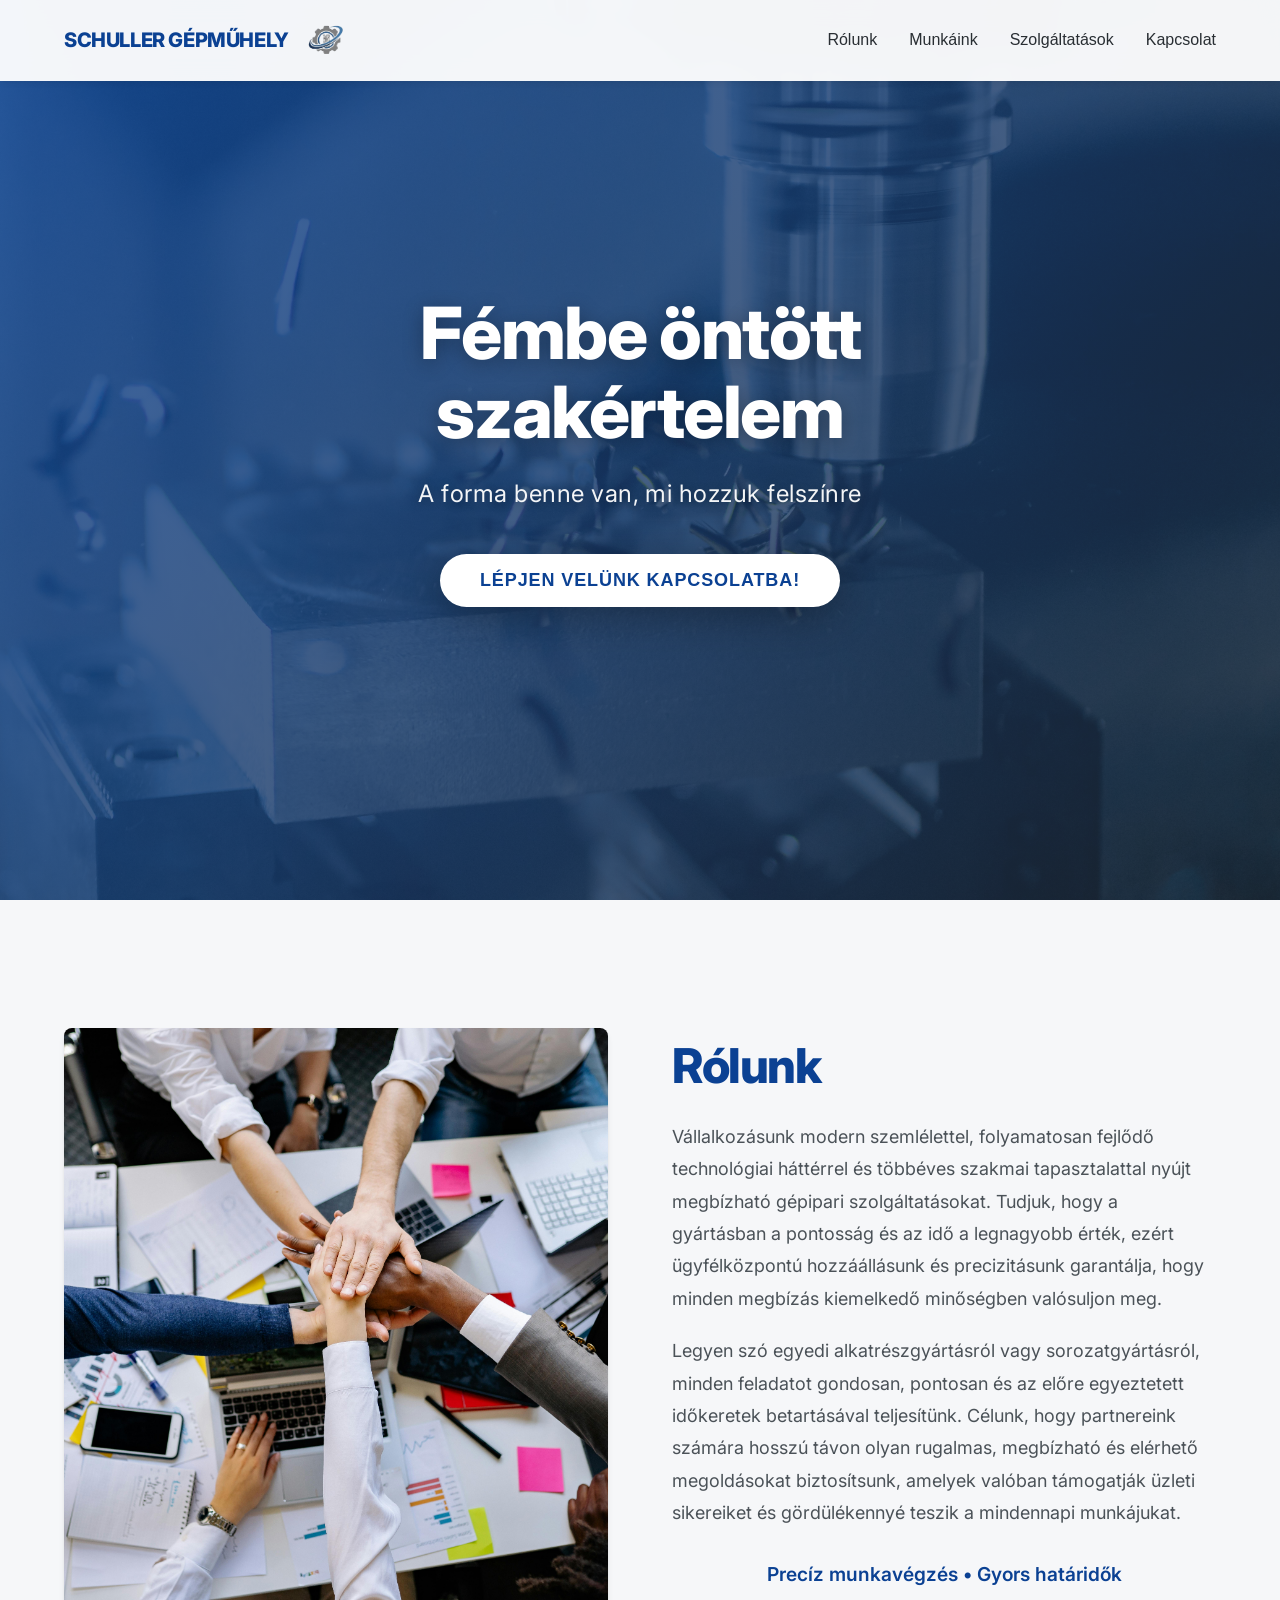
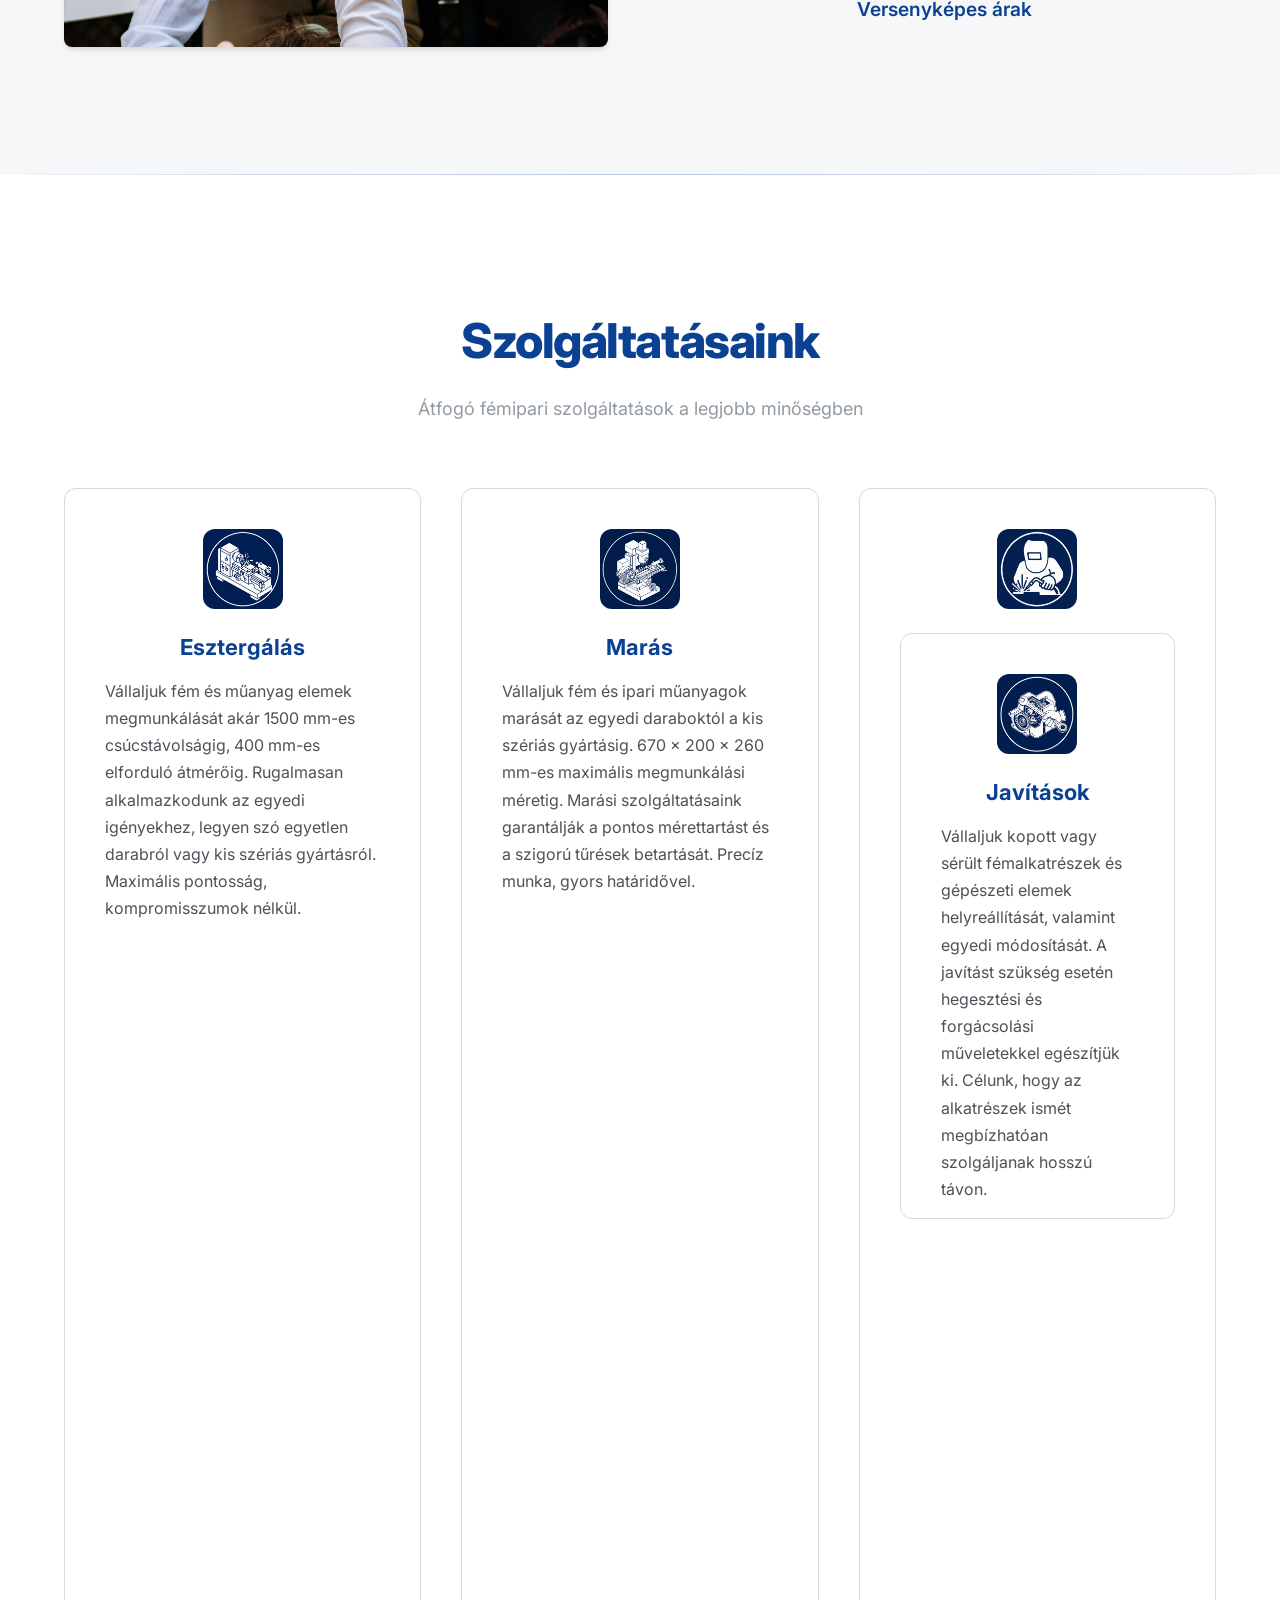
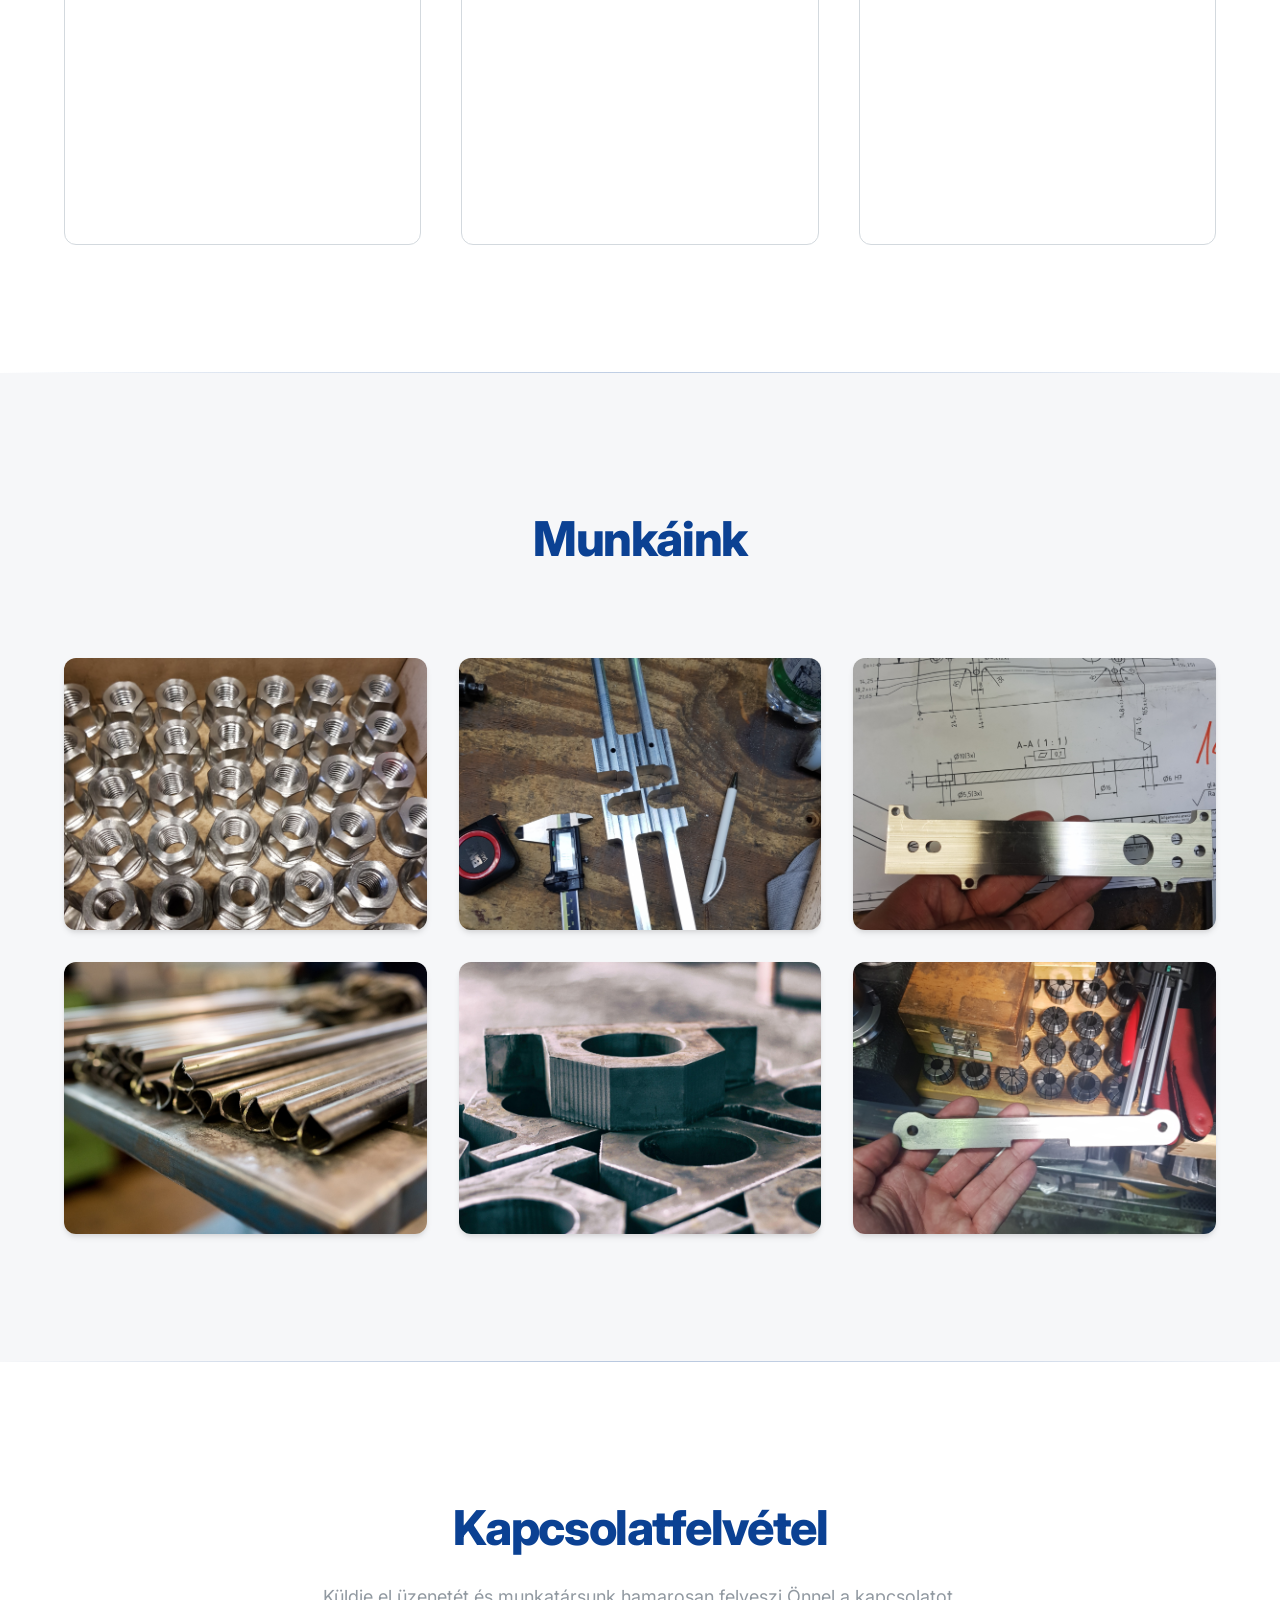
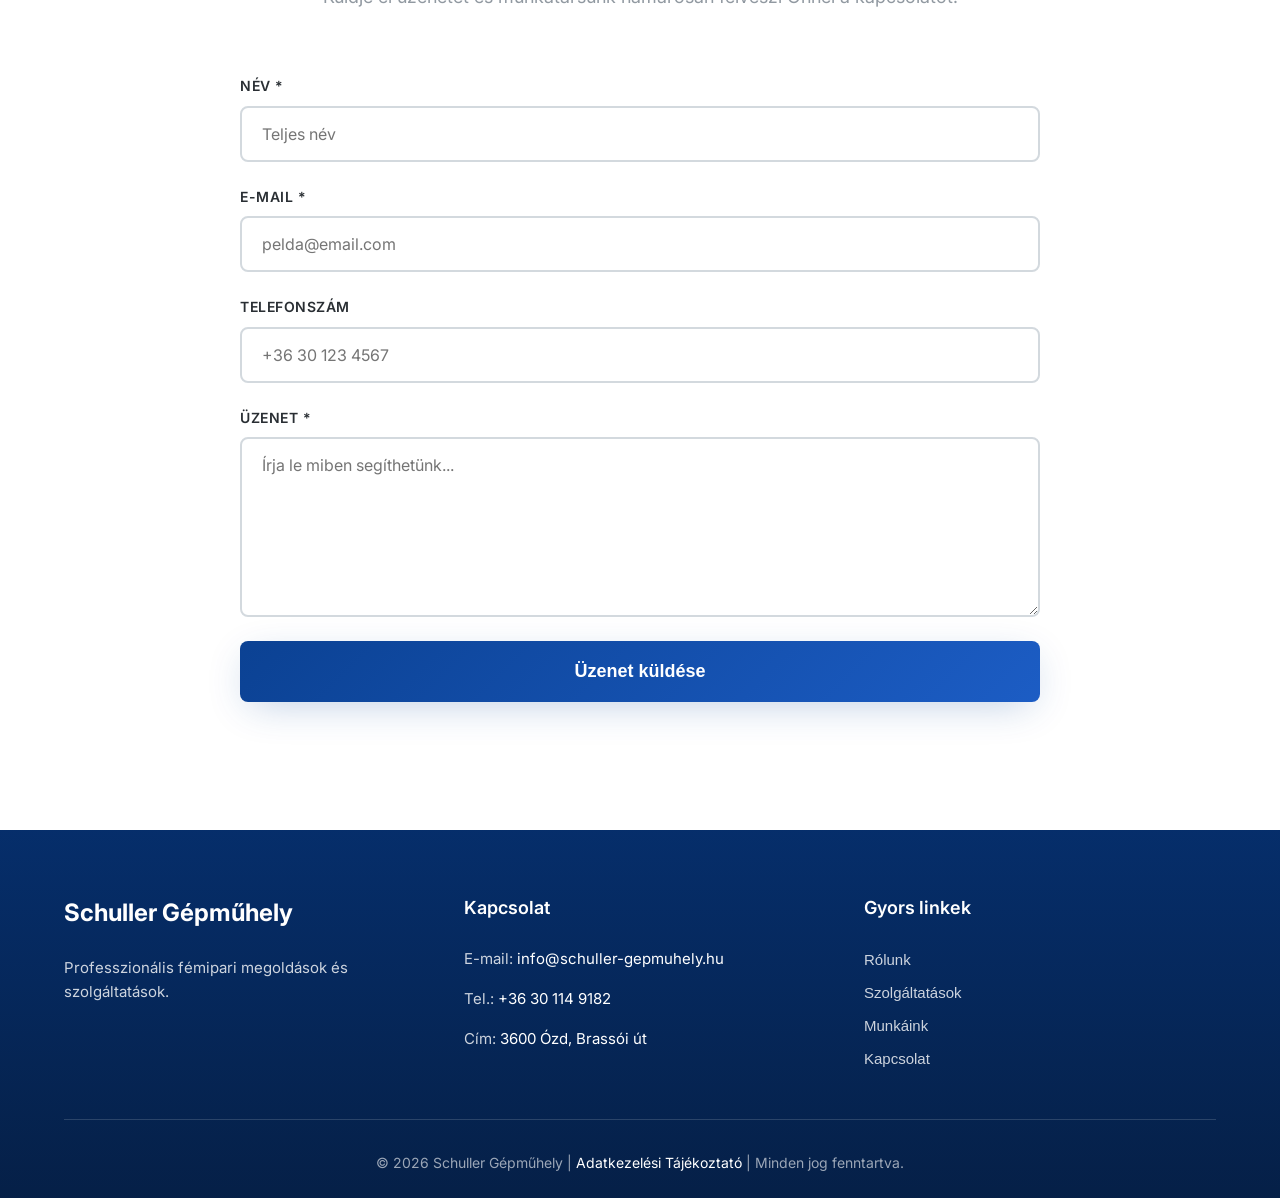
==== index.html @ 9efde0be "Update index.html" ====
<!DOCTYPE html>
<html lang="hu">
  <head>
    <meta charset="UTF-8" />
    <meta name="viewport" content="width=device-width, initial-scale=1.0" />
    <meta http-equiv="X-UA-Compatible" content="IE=edge" />

    <!-- Primary Meta Tags -->
    <title>Schuller Gépműhely - Professzionális Fémipari Megoldások</title>
    <meta
      name="title"
      content="Schuller Gépműhely - Professzionális Fémipari Megoldások"
    />
    <meta
      name="description"
      content="Professzionális fémipari szolgáltatások: esztergálás, marás, hegesztés, lakatosmunkák és 3D nyomtatás. Precíz munkavégzés, gyors határidők, versenyképes árak."
    />

    <!-- Open Graph / Facebook -->
    <meta property="og:type" content="website" />
    <meta
      property="og:title"
      content="Schuller Gépműhely - Professzionális Fémipari Megoldások"
    />
    <meta
      property="og:description"
      content="Professzionális fémipari szolgáltatások: esztergálás, marás, hegesztés, lakatosmunkák és 3D nyomtatás."
    />

    <!-- Favicon -->
    <link rel="icon" type="image/png" href="assets/logo.svg" />

    <!-- Fonts -->
    <link rel="preconnect" href="https://fonts.googleapis.com" />
    <link rel="preconnect" href="https://fonts.gstatic.com" crossorigin />
    <link
      href="https://fonts.googleapis.com/css2?family=Inter:wght@400;500;600;700;800&display=swap"
      rel="stylesheet"
    />

    <!-- Stylesheet -->
    <link rel="stylesheet" href="styles.css" />
  </head>
  <body>
    <!-- Header -->
    <header class="header">
      <div class="container">
        <div class="header-content">
          <a href="index.html" class="logo">
            <span>Schuller Gépműhely</span>
            <img style="margin-left: 0px !important;"
              src="assets/logo.png"
              alt="Schuller Gépműhely Logo"
              class="logo-icon"
            />
          </a>
          

          <!-- Desktop Navigation -->
          <nav class="nav-desktop">
            <button onclick="scrollToSection('about')">Rólunk</button>
            <button onclick="scrollToSection('portfolio')">Munkáink</button>
            <button onclick="scrollToSection('services')">
              Szolgáltatások
            </button>
            <button onclick="scrollToSection('contact')">Kapcsolat</button>
          </nav>

          <!-- Mobile Menu Toggle -->
          <button
            class="menu-toggle"
            onclick="toggleMenu()"
            aria-label="Menü megnyitása"
          >
            <span></span>
            <span></span>
            <span></span>
          </button>
        </div>

        <!-- Mobile Navigation -->
        <nav class="nav-mobile">
          <button onclick="scrollToSection('about')">Rólunk</button>
          <button onclick="scrollToSection('portfolio')">Munkáink</button>
          <button onclick="scrollToSection('services')">Szolgáltatások</button>
          <button onclick="scrollToSection('contact')">Kapcsolat</button>
        </nav>
      </div>
    </header>

    <!-- Hero Section -->
    <section class="hero">
      <div class="hero-carousel">
        
        <img src="assets/milling-1151323_1920.jpeg" alt="Mérnöki precizitás" />
        <img src="assets/pexels-daniel-smyth-83914874-10406128.jpeg" alt="Modern gépműhely" />
        <img src="assets/hutes.jpeg" alt="Szerszám hűtés" />
         <img src="assets/furas.jpeg" alt="Fúrás" />
      </div>
      <div class="hero-overlay"></div>
      <div class="container hero-content">
        <h1 class="hero-title">Fémbe öntött szakértelem</h1>
        <p class="hero-subtitle">A forma benne van, mi hozzuk felszínre</p>
        <button class="btn-primary" onclick="scrollToSection('contact')">
          Lépjen velünk kapcsolatba!
        </button>
      </div>
    </section>

    <!-- About Section -->
    <section id="about" class="section section-surface">
      <div class="container">
        <div class="grid-2">
          <div class="about-image-container">
            <img
              src="assets/pexels-yankrukov-7792845.jpeg"
              alt="Skilled metalworker in modern workshop"
              class="about-image"
            />
          </div>
          <div>
            <h2 class="section-title">Rólunk</h2>
            <div class="about-text">
              <p>
               Vállalkozásunk modern szemlélettel, folyamatosan fejlődő technológiai háttérrel
               és többéves szakmai tapasztalattal nyújt megbízható gépipari szolgáltatásokat. 
               Tudjuk, hogy a gyártásban a pontosság és az idő a legnagyobb érték, ezért 
               ügyfélközpontú hozzáállásunk és precizitásunk garantálja, hogy 
               minden megbízás kiemelkedő minőségben valósuljon meg.


              </p>
              <p>
                Legyen szó egyedi alkatrészgyártásról vagy sorozatgyártásról,
                minden feladatot gondosan, pontosan és az előre egyeztetett 
                időkeretek betartásával teljesítünk.
                Célunk, hogy partnereink számára hosszú távon olyan rugalmas,
                megbízható és elérhető megoldásokat biztosítsunk, amelyek
                valóban támogatják üzleti sikereiket és gördülékennyé teszik
                a  mindennapi munkájukat.
              </p>
              
              <p <p class="highlight" style="font-size: clamp(18px, 1.5vw, 21px); text-align: center;">
                
               Precíz munkavégzés • Gyors határidők <br /> Versenyképes árak
</p>
               
              </p>
            </div>
          </div>
        </div>
      </div>
    </section>

    <!-- Services Section -->
    <section id="services" class="section">
      <div class="container">
        <div class="section-header">
          <h2 class="section-title">Szolgáltatásaink</h2>
          <p class="section-subtitle">
            Átfogó fémipari szolgáltatások a legjobb minőségben
          </p>
        </div>
        <div class="grid-3">
          <div class="service-card">
          
              <img
                src="assets/esztegaa.png"
                alt="Esztergálás"
                class="service-icon"
              />
            
            <h3 class="service-title">Esztergálás</h3>
            <p class="service-description">
              Vállaljuk fém és műanyag elemek megmunkálását akár 1500 mm-es csúcstávolságig,
              400 mm-es elforduló átmérőig. Rugalmasan alkalmazkodunk az egyedi igényekhez,
              legyen szó egyetlen darabról vagy kis szériás gyártásról.
              Maximális pontosság, kompromisszumok nélkül.
            </p>
          </div>

          <div class="service-card">
              <img
                src="assets/maró.png"
                alt="Esztergálás"
                class="service-icon"
              />
            
            <h3 class="service-title">Marás</h3>
            <p class="service-description">
              Vállaljuk fém és ipari műanyagok marását az egyedi daraboktól a kis szériás gyártásig.
              670 × 200 × 260 mm-es maximális megmunkálási méretig. Marási szolgáltatásaink garantálják
              a pontos mérettartást és a szigorú tűrések betartását.
              Precíz munka, gyors határidővel.
              <br>
            </p>
          </div>

          <div class="service-card">
              <img
                src="assets/hegesztéss.png"
                alt="Esztergálás"
                 class="service-icon"
              />
            <!-- 
            <h3 class="service-title">Hegesztés</h3>
            <p class="service-description">
              Vállaljuk kisebb vázszerkezetek, konzolok és egyedi gépalkatrészek kivitelezését legfeljebb
              2 méteres befoglaló méretig. Korszerű hegesztési eljárásokkal biztosítjuk a tartós és pontos
              szerkezeti kötéseket. Sorjamentes, azonnal beépíthető késztermékeket biztosítunk.
            </p>
          </div> -->
<!-- 
          <div class="service-card">
            <div class="service-icon">🔧</div>
            <h3 class="service-title">Lakatosmunkák</h3>
            <p class="service-description">
              Szerkezetek, keretek, tartóelemek és egyedi acél megoldások
              gyártása és szerelése ipari és építőipari projektekhez.
            </p>
          </div> -->

          <div class="service-card">
            
                <img
                  src="assets/javítás11.png"
                  alt="Esztergálás"
                  class="service-icon"
                />
            
            <h3 class="service-title">Javítások</h3>
            <p class="service-description">
              Vállaljuk kopott vagy sérült fémalkatrészek és gépészeti elemek helyreállítását,
              valamint egyedi módosítását. A javítást szükség esetén hegesztési és forgácsolási
              műveletekkel egészítjük ki.
              Célunk, hogy az alkatrészek ismét megbízhatóan szolgáljanak hosszú távon.
            
            </p>
          </div>

          <div class="service-card">
            
                  <img
                    src="assets/tervezéss.png"
                    alt="Esztergálás"
                    class="service-icon"
                  />
            
            <h3 class="service-title">Tervezés és Egyedi Megoldások</h3>
            <p class="service-description">
             Vállaljuk egyedi fémalkatrészek modellezését és egyszerűbb tervezését rajz,
             mintadarab vagy elképzelés alapján. A kész tervek alapján 3D nyomtatással készítünk
             prototípusokat és egyedi darabokat.
            <br>
             </p>
          </div>
        </div>
      </div>
    </section>

    <!-- Portfolio Section -->
    <section id="portfolio" class="section section-surface">
      <div class="container">
        <div class="section-header">
          <h2 class="section-title">Munkáink</h2>
        </div>
        <div class="grid-3">
          <div class="portfolio-card">
            <div class="portfolio-image-container">
              <img
                src="assets/20190226_072913.jpeg"
                alt="Precíziós lézervágás"
                class="portfolio-image"
              />
            </div>
          </div>

          <div class="portfolio-card">
            <div class="portfolio-image-container">
              <img
                src="assets/20190522_111257.jpeg"
                alt="Ipari hegesztés"
                class="portfolio-image"
              />
            </div>
          </div>

          <div class="portfolio-card">
            <div class="portfolio-image-container">
              <img
                src="assets/20190621_163749.jpeg"
                alt="CNC technológia"
                class="portfolio-image"
              />
            </div>
          </div>

          <div class="portfolio-card">
            <div class="portfolio-image-container">
              <img
                src="assets/stainless-steel-5497622_1920.jpeg"
                alt="Szerkezetgyártás"
                class="portfolio-image"
              />
            </div>
          </div>

          <div class="portfolio-card">
            <div class="portfolio-image-container">
              <img
                src="assets/steel-2570237_1920.jpeg"
                alt="Lemezfeldolgozás"
                class="portfolio-image"
              />
            </div>
          </div>

          <div class="portfolio-card">
            <div class="portfolio-image-container">
              <img
                src="assets/20190604_192856.jpeg"
                alt="Sorozatgyártás"
                class="portfolio-image"
              />
            </div>
          </div>
        </div>
      </div>
    </section>

    <div id="portfolioModal" class="portfolio-modal" aria-hidden="true">
      <button class="portfolio-modal-close" aria-label="Bezárás">&times;</button>
      <img src="" alt="" class="portfolio-modal-image" />
    </div>

    <!-- Contact Section -->
    <section id="contact" class="section">
      <div class="container">
        <div class="contact-container">
          <div class="section-header">
            <h2 class="section-title">Kapcsolatfelvétel</h2>
            <p class="section-subtitle">
              Küldje el üzenetét és munkatársunk hamarosan felveszi Önnel a
              kapcsolatot.
            </p>
          </div>
          <form id="contactForm" class="contact-form">
            <div class="form-group">
              <label for="name">Név *</label>
              <input
                type="text"
                id="name"
                name="name"
                required
                placeholder="Teljes név"
              />
            </div>

            <div class="form-group">
              <label for="email">E-mail *</label>
              <input
                type="email"
                id="email"
                name="email"
                required
                placeholder="pelda@email.com"
              />
            </div>

            <div class="form-group">
              <label for="phone">Telefonszám</label>
              <input
                type="tel"
                id="phone"
                name="phone"
                placeholder="+36 30 123 4567"
              />
            </div>

            <div class="form-group">
              <label for="message">Üzenet *</label>
              <textarea
                id="message"
                name="message"
                required
                placeholder="Írja le miben segíthetünk..."
              ></textarea>
            </div>

            <button type="submit" class="btn-submit">Üzenet küldése</button>
          </form>
          <div id="formMessage" class="form-message"></div>
        </div>
      </div>
    </section>

    <!-- Footer -->
    <footer class="footer">
      <div class="container">
        <div class="footer-content">
          <div class="footer-section">
            <h3 class="footer-title">Schuller Gépműhely</h3>
            <p class="footer-text">
              Professzionális fémipari megoldások és szolgáltatások.
            </p>
          </div>

          <div class="footer-section">
            <h4 class="footer-heading">Kapcsolat</h4>
            <p class="footer-text">E-mail: <a href="mailto:info@schuller-gepmuhely.hu" style="color: white ! important; text-decoration: none; ">info@schuller-gepmuhely.hu</a></p>
            <p class="footer-text">Tel.: <a href= "Tel:+36301149182" style="color: white ! important; text-decoration: none; ">+36 30 114 9182</a></p>
            <p class="footer-text">Cím: <a href="https://maps.app.goo.gl/7rcsR4rnMhDRqBtn8"
                                          target="_blank" style="color: white ! important; text-decoration: none;">3600 Ózd, Brassói út </a></p>
          </div>

          <div class="footer-section">
            <h4 class="footer-heading">Gyors linkek</h4>
            <div class="footer-links">
              <button onclick="scrollToSection('about')">Rólunk</button>
              <button onclick="scrollToSection('services')">
                Szolgáltatások
              </button>
              <button onclick="scrollToSection('portfolio')">Munkáink</button>
              <button onclick="scrollToSection('contact')">Kapcsolat</button>
            </div>
          </div>
        </div>

        <div class="footer-bottom">
          <p>&copy; 2026 Schuller Gépműhely | <a href="/adatkezelesi-tajekoztato" style="color: white; text-decoration: none;" >Adatkezelési Tájékoztató</a> | Minden jog fenntartva.</p>
        </div>
      </div>
    </footer>

    <!-- JavaScript -->
    <script src="script.js"></script>
  </body>
</html>
---- styles.css ----
/* ==========================================
   RESET & BASE STYLES
   ========================================== */
* {
  margin: 0;
  padding: 0;
  box-sizing: border-box;
}

html, body {
  margin: 0;
  padding: 0;
  overflow-x: hidden;
  overflow-y: auto !important;
  background-color: #06224C; /* vagy az oldal háttere */
}


:root {
  /* Colors */
  --primary: hsl(216, 86%, 31%);
  --primary-light: hsl(217, 75%, 44%);
  --primary-dark: hsl(216, 90%, 22%);
  --accent: hsl(212, 100%, 74%);
  --background: hsl(0, 0%, 100%);
  --surface: hsl(210, 20%, 97%);
  --foreground: hsl(210, 11%, 18%);
  --muted: hsl(210, 8%, 32%);
  --muted-light: hsl(210, 8%, 60%);
  --border: hsl(210, 15%, 85%);

  /* Gradients */
  --gradient-industrial: linear-gradient(
    135deg,
    hsl(216, 86%, 31%) 0%,
    hsl(217, 75%, 44%) 100%
  );
  --gradient-steel: linear-gradient(
    180deg,
    hsl(210, 8%, 32%) 0%,
    hsl(210, 11%, 18%) 100%
  );
  --gradient-overlay: transparent
    linear-gradient(
      135deg,
      rgba(20, 75, 155, 0.85) 0%,
      rgba(32, 42, 54, 0.75) 100%
    );

  /* Shadows */
  --shadow-blue: 0 10px 40px -10px rgba(20, 75, 155, 0.3);
  --shadow-card: 0 4px 6px -1px rgba(0, 0, 0, 0.1), 0 2px 4px -1px rgba(0, 0, 0, 0.06);
  --shadow-hover: 0 20px 25px -5px rgba(0, 0, 0, 0.1), 0 10px 10px -5px rgba(0, 0, 0, 0.04);
  --shadow-header: 0 4px 6px -1px rgba(0, 0, 0, 0.05), 0 2px 4px -1px rgba(0, 0, 0, 0.03);
}

html {
  scroll-behavior: smooth;
}

body {
  font-family: "Inter", -apple-system, BlinkMacSystemFont, "Segoe UI",
    sans-serif;
  background-color: #06224c;
  color: var(--foreground);
  line-height: 1.6;
  overflow-x: hidden;
 
}

.container {
  max-width: 1200px;
  margin: 0 auto;
  padding: 0 1.5rem;
}

/* ==========================================
   HEADER
   ========================================== */
.header {
  position: fixed;
  top: 0;
  left: 0;
  right: 0;
  z-index: 1000;
  background: rgba(255, 255, 255, 0.95);
  backdrop-filter: blur(12px);
  border-bottom: 1px solid rgba(255, 255, 255, 0.1);
  transition: all 0.3s ease;
  box-shadow: var(--shadow-header);
}

.header.scrolled {
  background: rgba(255, 255, 255, 0.98);
  box-shadow: 0 4px 20px rgba(0, 0, 0, 0.08);
}

.header-content {
  display: flex;
  align-items: center;
  justify-content: space-between;
  height: 80px;
}

.logo {
  display: flex;
  align-items: center;
  gap: 1rem;
  font-size: 1.25rem;
  font-weight: 800;
  color: var(--primary);
  text-decoration: none;
  transition: transform 0.3s ease;
  text-transform: uppercase;
  letter-spacing: -0.02em;
}

.logo:hover {
  transform: scale(1.02);
}

.logo-icon {
  width: 2.5rem;
  height: 2.5rem;
  object-fit: contain;
}

.logo:hover {
  color: var(--primary-light);
}

.nav-desktop {
  display: none;
  gap: 2rem;
  align-items: center;
}

.nav-desktop button {
  background: none;
  border: none;
  color: var(--foreground);
  font-size: 1rem;
  font-weight: 500;
  cursor: pointer;
  transition: color 0.3s;
  position: relative;
  padding: 0.5rem 0;
}

.nav-desktop button::after {
  content: "";
  position: absolute;
  bottom: 0;
  left: 0;
  width: 0;
  height: 2px;
  background: var(--primary);
  transition: width 0.3s ease;
}

.nav-desktop button:hover {
  color: var(--primary);
}

.nav-desktop button:hover::after {
  width: 100%;
}

.menu-toggle {
  display: flex;
  flex-direction: column;
  gap: 5px;
  background: none;
  border: none;
  cursor: pointer;
  padding: 10px;
  z-index: 1001;
}

.menu-toggle span {
  display: block;
  width: 25px;
  height: 2px;
  background: var(--foreground);
  transition: all 0.5s ease;
  z-index: 1002;
}

.menu-toggle.active span:nth-child(1) {
  transform: translateY(7px) rotate(45deg);
}

.menu-toggle.active span:nth-child(2) {
  opacity: 0;
}

.menu-toggle.active span:nth-child(3) {
  transform: translateY(-7px) rotate(-45deg);
}


.nav-mobile {
  position: fixed;
  top: 80px;
  left: 0;
  right: 0;
  background: rgba(255, 255, 255, 0.98);
  backdrop-filter: blur(10px);
  padding: 2rem 1.5rem;
  transform: translateX(-100%);
  opacity: 0;
  visibility: hidden;
  transition: all 0.3s ease;
  border-bottom: 1px solid var(--border);
}

.nav-mobile.active {
  transform: translateY(0);
  opacity: 1;
  visibility: visible;
}

.nav-mobile button {
  display: block;
  width: 100%;
  background: none;
  border: none;
  color: var(--foreground);
  font-size: 1.125rem;
  font-weight: 500;
  cursor: pointer;
  padding: 1rem;
  text-align: left;
  transition: all 0.1s;
  border-radius: 8px;
}

.nav-mobile button:hover {
  background: var(--surface);
  color: var(--primary);
}

@media (min-width: 768px) {
  .nav-desktop {
    display: flex;
  }

  .menu-toggle {
    display: none;
  }

  .nav-mobile {
    display: none !important;
  }
}

/* ==========================================
   HERO SECTION - PROFESSIONAL
   ========================================== */
.hero {
  position: relative;
  width: 100%;
  height: 100vh;
  min-height: 600px;
  max-height: 900px;
  overflow: hidden;
  display: flex;
  align-items: center;
  justify-content: center;
}

/* Carousel Container */
.hero-carousel {
  position: absolute;
  top: 0;
  left: 0;
  width: 100%;
  height: 100%;
  z-index: 0;
}

.hero-carousel img {
  position: absolute;
  top: 0;
  left: 0;
  width: 100%;
  height: 100%;
  object-fit: cover;
  object-position: center;
  opacity: 0;
  transition: opacity 1.5s ease-in-out;
}

.hero-carousel img.active {
  opacity: 1;
}

/* Dark Gradient Overlay */
.hero-overlay {
  position: absolute;
  top: 0;
  left: 0;
  width: 100%;
  height: 100%;
  background: var(--gradient-overlay);
  z-index: 1;
}

/* Hero Content */
.hero-content {
  position: relative;
  z-index: 2;
  text-align: center;
  color: white;
  padding: 2rem;
  max-width: 900px;
  animation: fadeInUp 1s ease-out;
}

.hero-title {
  font-size: clamp(2.5rem, 6vw, 4.5rem);
  font-weight: 800;
  margin-bottom: 1.5rem;
  line-height: 1.1;
  text-shadow: 0 4px 20px rgba(0, 0, 0, 0.3);
  letter-spacing: -0.02em;
}

.hero-subtitle {
  font-size: clamp(1.125rem, 2.5vw, 1.5rem);
  margin-bottom: 2.5rem;
  color: rgba(255, 255, 255, 0.95);
  font-weight: 400;
  text-shadow: 0 2px 10px rgba(0, 0, 0, 0.3);
  letter-spacing: 0.02em;
}

.btn-primary {
  display: inline-block;
  background: white;
  color: var(--primary);
  border: none;
  padding: 1rem 2.5rem;
  font-size: 1.125rem;
  font-weight: 700;
  border-radius: 50px;
  cursor: pointer;
  transition: all 0.3s cubic-bezier(0.4, 0, 0.2, 1);
  box-shadow: 0 10px 40px rgba(0, 0, 0, 0.3);
  text-decoration: none;
  text-transform: uppercase;
  letter-spacing: 0.05em;
}

.btn-primary:hover {
  transform: translateY(-3px) scale(1.02);
  box-shadow: 0 20px 50px rgba(0, 0, 0, 0.4);
  background: white;
  color: var(--primary-dark);
}

.btn-primary:active {
  transform: translateY(-1px);
}

/* ==========================================
   SECTIONS
   ========================================== */
.section {
  padding: 5rem 0;
  position: relative;
  --section-bg: var(--background);
  background: var(--section-bg);
}

.section .container {
  position: relative;
  z-index: 1;
}

.section:not(:last-of-type) {
  margin-bottom: 0;
}

.section:not(:last-of-type)::after {
  content: "";
  position: absolute;
  left: 0;
  right: 0;
  bottom: 0;
  height: 1px;
  background: linear-gradient(90deg,
    transparent 0%,
    rgba(20, 75, 155, 0.16) 20%,
    rgba(20, 75, 155, 0.28) 50%,
    rgba(20, 75, 155, 0.16) 80%,
    transparent 100%);
  pointer-events: none;
}

.section-surface {
  --section-bg: var(--surface);
}

.section-header {
  text-align: center;
  margin-bottom: 4rem;
}

.section-title {
  font-size: clamp(2rem, 4vw, 3rem);
  font-weight: 800;
  color: var(--primary);
  margin-bottom: 1rem;
  letter-spacing: -0.03em;
  position: relative;
  display: inline-block;
}


.section-subtitle {
  font-size: 1.125rem;
  color: var(--muted-light);
  max-width: 800px;
  margin: 0 auto;
}

@media (min-width: 1024px) {
  .section {
    padding: 8rem 0;
  }
}

/* ==========================================
   GRID LAYOUTS
   ========================================== */
.grid-2 {
  display: grid;
  grid-template-columns: repeat(auto-fit, minmax(18.75rem, 1fr));
  gap: 3rem;
  align-items: center;
}

.grid-3 {
  display: grid;
  grid-template-columns: repeat(auto-fit, minmax(18.75rem, 1fr));
  gap: 2rem;
}

@media (min-width: 48rem) {
  .grid-2 {
    gap: 4rem;
  }
}

@media (min-width: 64rem) {
  #services .grid-3 {
    gap: 2.5rem;
    grid-template-columns: repeat(6, 1fr);
  }

  #services .grid-3 > * {
    grid-column: span 2;
  }

  #services .grid-3 > *:nth-child(4) {
    grid-column: 2 / span 2;
  }

  #services .grid-3 > *:nth-child(5) {
    grid-column: 4 / span 2;
  }
}
/* ==========================================
   ABOUT SECTION
   ========================================== */
.about-image-container {
 height: 100%;
}

.about-image-container img {
  height: 100%;
  width: 100%;
  object-fit: cover;
}


.about-image {
  width: 100%;
  height: auto;
  border-radius: 8px;
  box-shadow: var(--shadow-card);
  transition: transform 0.3s ease;
}

.about-image:hover {
  transform: scale(1.02);
}



.about-text {
  display: flex;
  flex-direction: column;
  gap: 1.25rem;
  font-size: 1.125rem;
  color: var(--muted);
  line-height: 1.8;
}

.highlight {
  font-weight: 600;
  color: var(--primary);
  font-size: 1.25rem;
  margin-top: 0.5rem;
}

/* ==========================================
   SERVICES
   ========================================== */


.service-card {
  padding: 2.5rem;
  background: white;
  border: 1px solid var(--border);
  border-radius: 12px;
  transition: all 0.3s ease;
  height: 100%;
  min-height: 420px;
  display: flex;
  flex-direction: column;
}

.service-card:hover {
  box-shadow: var(--shadow-hover);
  transform: translateY(-8px);
  border-color: var(--primary-light);
    
}

.service-icon {
  width: 5rem;
  height: 5rem;
  background: var(--gradient-industrial);
  border-radius: 12px;
  display: flex;
  align-items: center;
  justify-content: center;
  font-size: 2rem;
  margin-bottom: 1.5rem;
  transition: transform 0.3s ease;
   object-fit: cover;
   align-self: center;
}

.service-card:hover .service-icon {
  transform: scale(1.25) rotate(5deg);
}

.service-title {
  font-size: 1.375rem;
  font-weight: 700;
  color: var(--primary);
  margin-bottom: 1rem;
  line-height: 1.3;
  text-align: center;
}

.service-description {
  color: var(--muted);
  line-height: 1.7;
  flex-grow: 1;
   text-align: left;
}

/* ==========================================
   PORTFOLIO
   ========================================== */
.portfolio-card {
  position: relative;
  overflow: hidden;
  border-radius: 12px;
  box-shadow: var(--shadow-card);
  transition: all 0.4s ease;
  background: white;
  cursor: zoom-in;
}

.portfolio-card:hover {
  box-shadow: var(--shadow-hover);
  transform: translateY(-8px);
}

.portfolio-card:focus-visible {
  outline: none;
  box-shadow: var(--shadow-hover), 0 0 0 3px rgba(20, 75, 155, 0.2);
}

.portfolio-image-container {
  aspect-ratio: 4/3;
  overflow: hidden;
  background: var(--surface);
}

.portfolio-image {
  width: 100%;
  height: 100%;
  object-fit: cover;
  transition: transform 0.5s ease;
}

.portfolio-card:hover .portfolio-image {
  transform: scale(1.15);
}

.portfolio-modal {
  position: fixed;
  inset: 0;
  width: 100vw;
  min-height: 100vh;
  min-height: 100dvh;
  background: rgba(0, 0, 0, 0.85);
  display: flex;
  align-items: center;
  justify-content: center;
  padding: 1.5rem;
  opacity: 0;
  pointer-events: none;
  transition: opacity 0.3s ease;
  z-index: 1200;
  overscroll-behavior: contain;
  touch-action: pinch-zoom;
}

.portfolio-modal.open {
  opacity: 1;
  pointer-events: auto;
}

.portfolio-modal-image {
  max-width: min(1100px, 90vw);
  max-height: 90vh;
  border-radius: 12px;
  box-shadow: 0 25px 70px rgba(0, 0, 0, 0.6);
  object-fit: contain;
  background: #0a0a0a;
}

.portfolio-modal-close {
  position: absolute;
  top: 1.5rem;
  right: 1.5rem;
  width: 44px;
  height: 44px;
  border: none;
  border-radius: 50%;
  background: rgba(255, 255, 255, 0.9);
  color: var(--foreground);
  font-size: 1.75rem;
  font-weight: 700;
  cursor: pointer;
  display: flex;
  align-items: center;
  justify-content: center;
  box-shadow: 0 10px 30px rgba(0, 0, 0, 0.25);
  transition: transform 0.2s ease, background 0.2s ease;
}

.portfolio-modal-close:hover {
  transform: scale(1.05);
  background: white;
}

@media (max-width: 768px) {
  .portfolio-modal {
    padding: 0.75rem;
  background: rgba(0, 0, 0, 0.92);
  }

  .portfolio-modal-image {
    max-width: 100vw;
    max-height: 90vh;
    border-radius: 8px;
  }

  .portfolio-modal-close {
    top: 0.75rem;
    right: 0.75rem;
    width: 52px;
    height: 52px;
    font-size: 1.9rem;
  }
}

body.modal-open {
  position: fixed;
  width: 100%;
  overflow: hidden;
  touch-action: pinch-zoom;
  overscroll-behavior: none;
  left: 0;
  right: 0;
}

/* ==========================================
   CONTACT FORM
   ========================================== */
.contact-container {
  max-width: 800px;
  margin: 0 auto;
}

.contact-form {
  display: flex;
  flex-direction: column;
  gap: 1.5rem;
}

.form-group {
  display: flex;
  flex-direction: column;
  gap: 0.5rem;
}

.form-group label {
  font-size: 0.875rem;
  font-weight: 600;
  color: var(--foreground);
  text-transform: uppercase;
  letter-spacing: 0.5px;
}

.form-group input,
.form-group textarea {
  width: 100%;
  padding: 1rem 1.25rem;
  border: 2px solid var(--border);
  border-radius: 8px;
  font-family: inherit;
  font-size: 1rem;
  color: var(--foreground);
  background: var(--background);
  transition: all 0.3s ease;
}

.form-group input:focus,
.form-group textarea:focus {
  outline: none;
  border-color: var(--primary);
  box-shadow: 0 0 0 3px rgba(20, 75, 155, 0.1);
}

.form-group textarea {
  min-height: 180px;
  resize: vertical;
}

.btn-submit {
  width: 100%;
  padding: 1.25rem;
  background: var(--gradient-industrial);
  color: white;
  border: none;
  border-radius: 8px;
  font-size: 1.125rem;
  font-weight: 600;
  cursor: pointer;
  transition: all 0.3s ease;
  box-shadow: var(--shadow-blue);
}

.btn-submit:hover {
  transform: translateY(-2px);
  box-shadow: 0 15px 50px rgba(20, 75, 155, 0.4);
}

.btn-submit:active {
  transform: translateY(0);
}

.form-message {
  display: none;
  padding: 1.25rem;
  border-radius: 8px;
  margin-top: 1rem;
  text-align: center;
  font-weight: 500;
}

.form-message.success {
  display: block;
  background: hsl(142, 76%, 93%);
  color: hsl(142, 76%, 36%);
  border: 2px solid hsl(142, 76%, 80%);
}

/* ==========================================
   FOOTER
   ========================================== */
.footer {
  background: linear-gradient(
    180deg,
    hsl(216, 90%, 22%) 0%,
    hsl(216, 86%, 15%) 100%
  );
  color: white;
  padding: 4rem 0 1.5rem;
}

.footer-content {
  display: grid;
  grid-template-columns: 1fr;
  gap: 3rem;
  margin-bottom: 3rem;
}

@media (min-width: 768px) {
  .footer-content {
    grid-template-columns: repeat(3, 1fr);
  }
}

.footer-section {
  display: flex;
  flex-direction: column;
  gap: 1rem;
}

.footer-title {
  font-size: 1.5rem;
  font-weight: 700;
  margin-bottom: 0.5rem;
}

.footer-heading {
  font-size: 1.125rem;
  font-weight: 600;
  margin-bottom: 0.5rem;
}

.footer-text {
  color: rgba(255, 255, 255, 0.8);
  font-size: 0.9375rem;
  line-height: 1.6;
}

.footer-links {
  display: flex;
  flex-direction: column;
  gap: 0.5rem;
}

.footer-links button {
  background: none;
  border: none;
  color: rgba(255, 255, 255, 0.8);
  font-size: 0.9375rem;
  text-align: left;
  cursor: pointer;
  transition: color 0.3s;
  padding: 0.25rem 0;
}

.footer-links button:hover {
  color: white;
  padding-left: 5px;
}

.footer-bottom {
  text-align: center;
  padding-top: 2rem;
  border-top: 1px solid rgba(255, 255, 255, 0.15);
}

.footer-bottom p {
  color: rgba(255, 255, 255, 0.6);
  font-size: 0.875rem;
}

/* ==========================================
   ANIMATIONS
   ========================================== */
@keyframes fadeIn {
  from {
    opacity: 0;
    transform: translateY(30px);
  }
  to {
    opacity: 1;
    transform: translateY(0);
  }
}

@keyframes fadeInUp {
  from {
    opacity: 0;
    transform: translateY(50px);
  }
  to {
    opacity: 1;
    transform: translateY(0);
  }
}

.section {
  animation: fadeIn 0.8s ease-out;
}

/* ==========================================
   UTILITY CLASSES
   ========================================== */
.text-center {
  text-align: center;
}

.mt-1 {
  margin-top: 1rem;
}
.mt-2 {
  margin-top: 2rem;
}
.mb-1 {
  margin-bottom: 1rem;
}
.mb-2 {
  margin-bottom: 2rem;
}
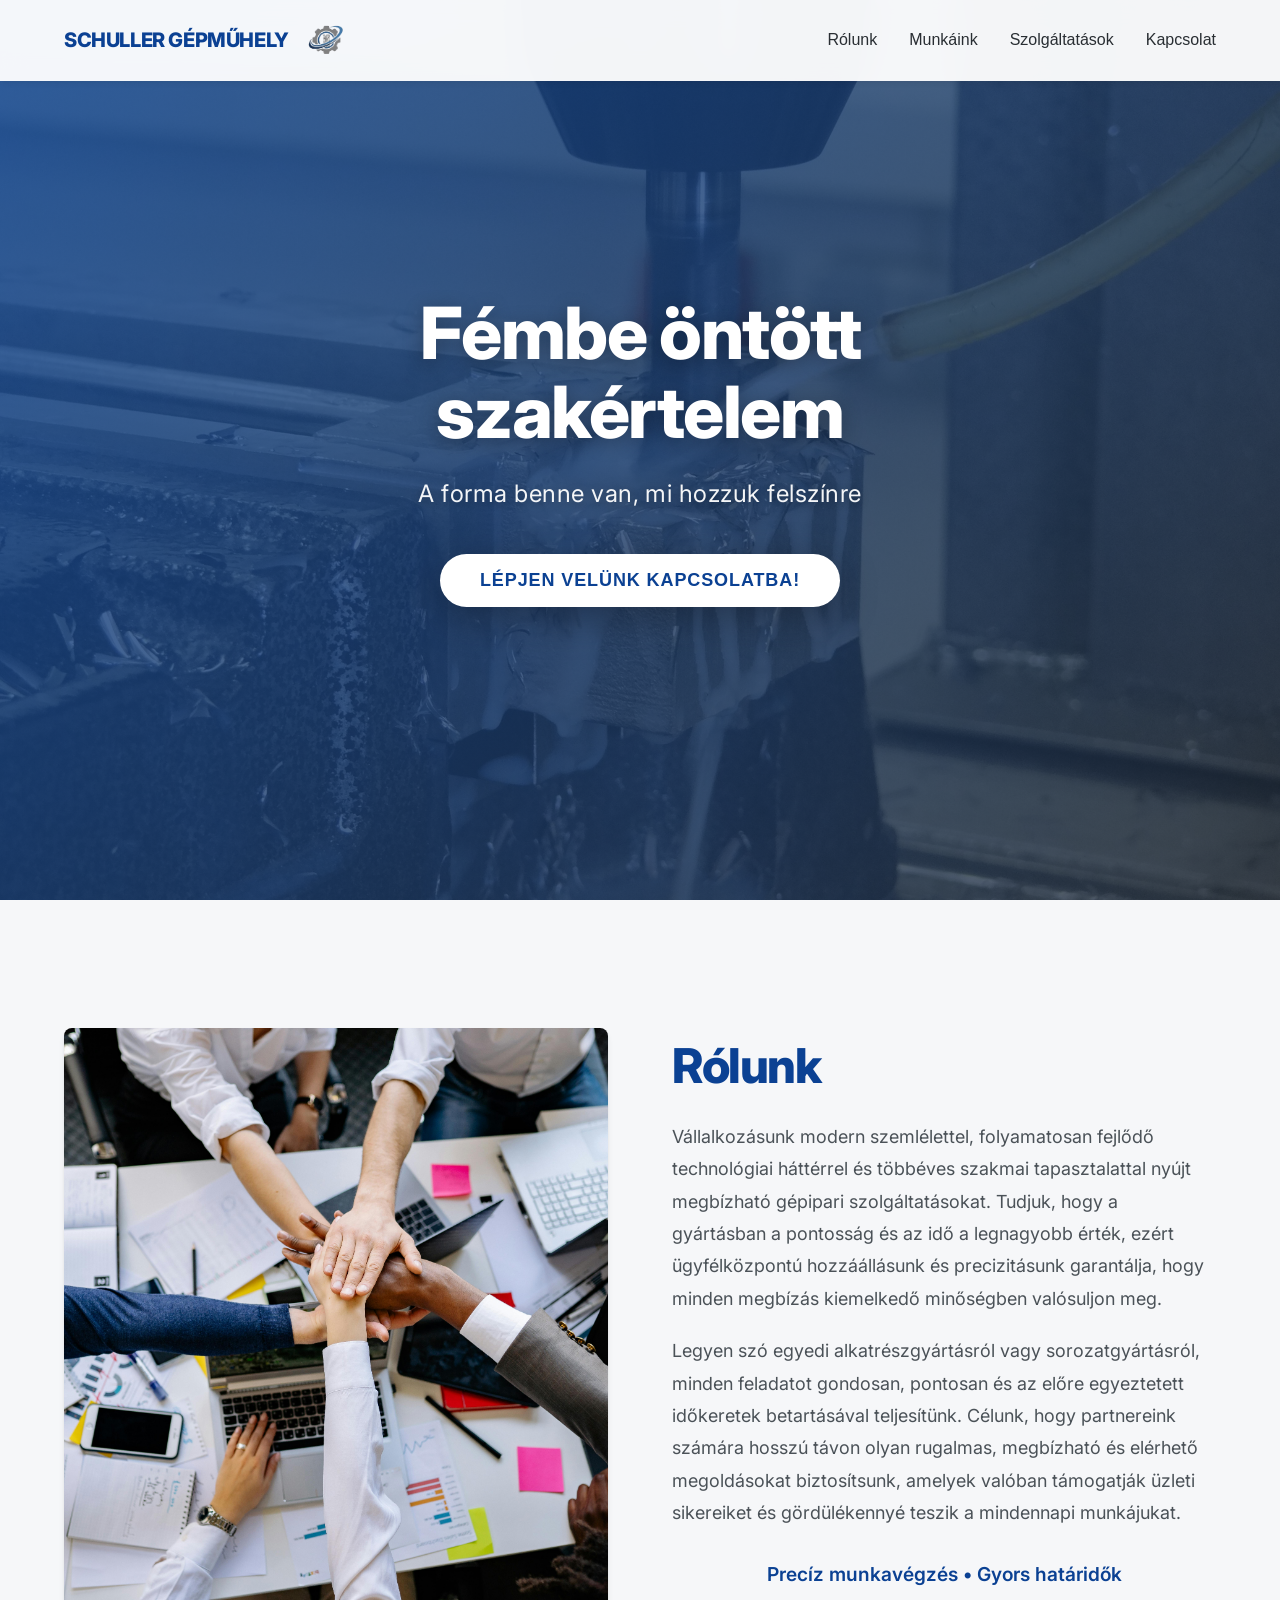
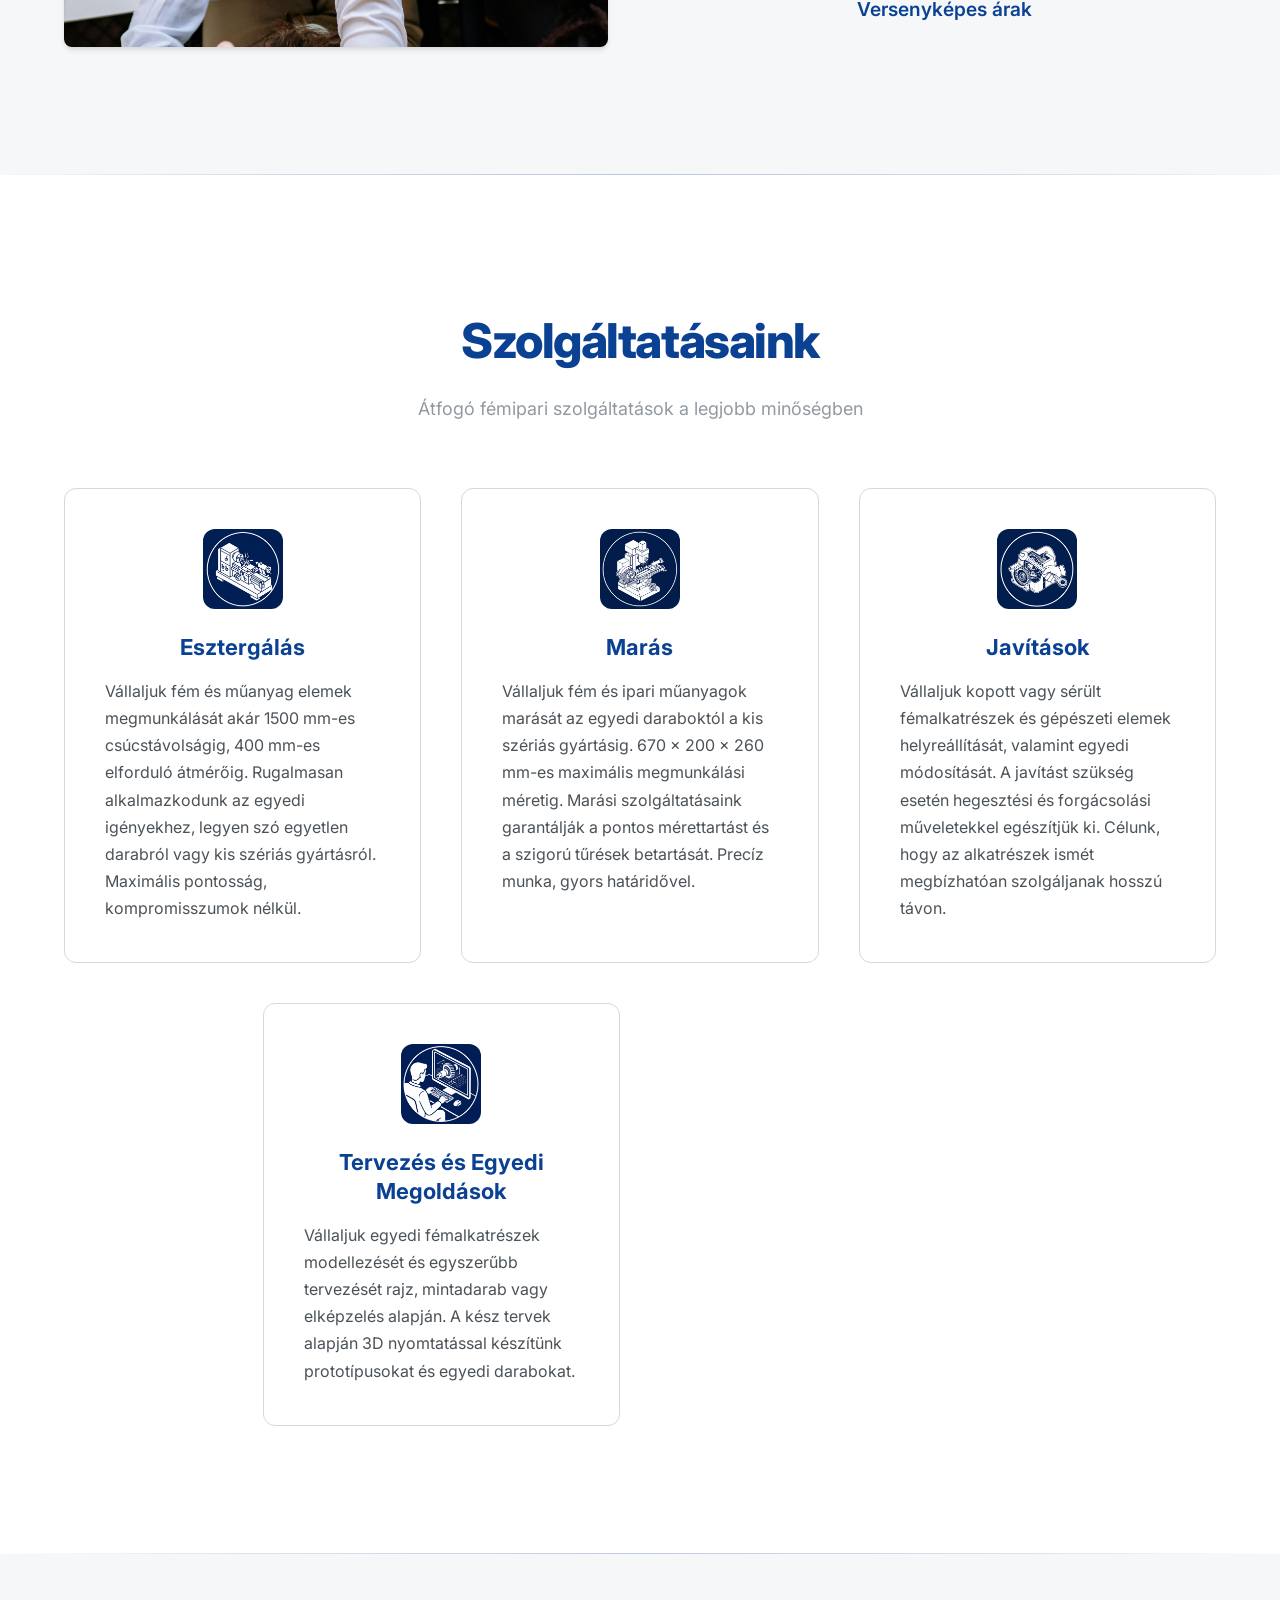
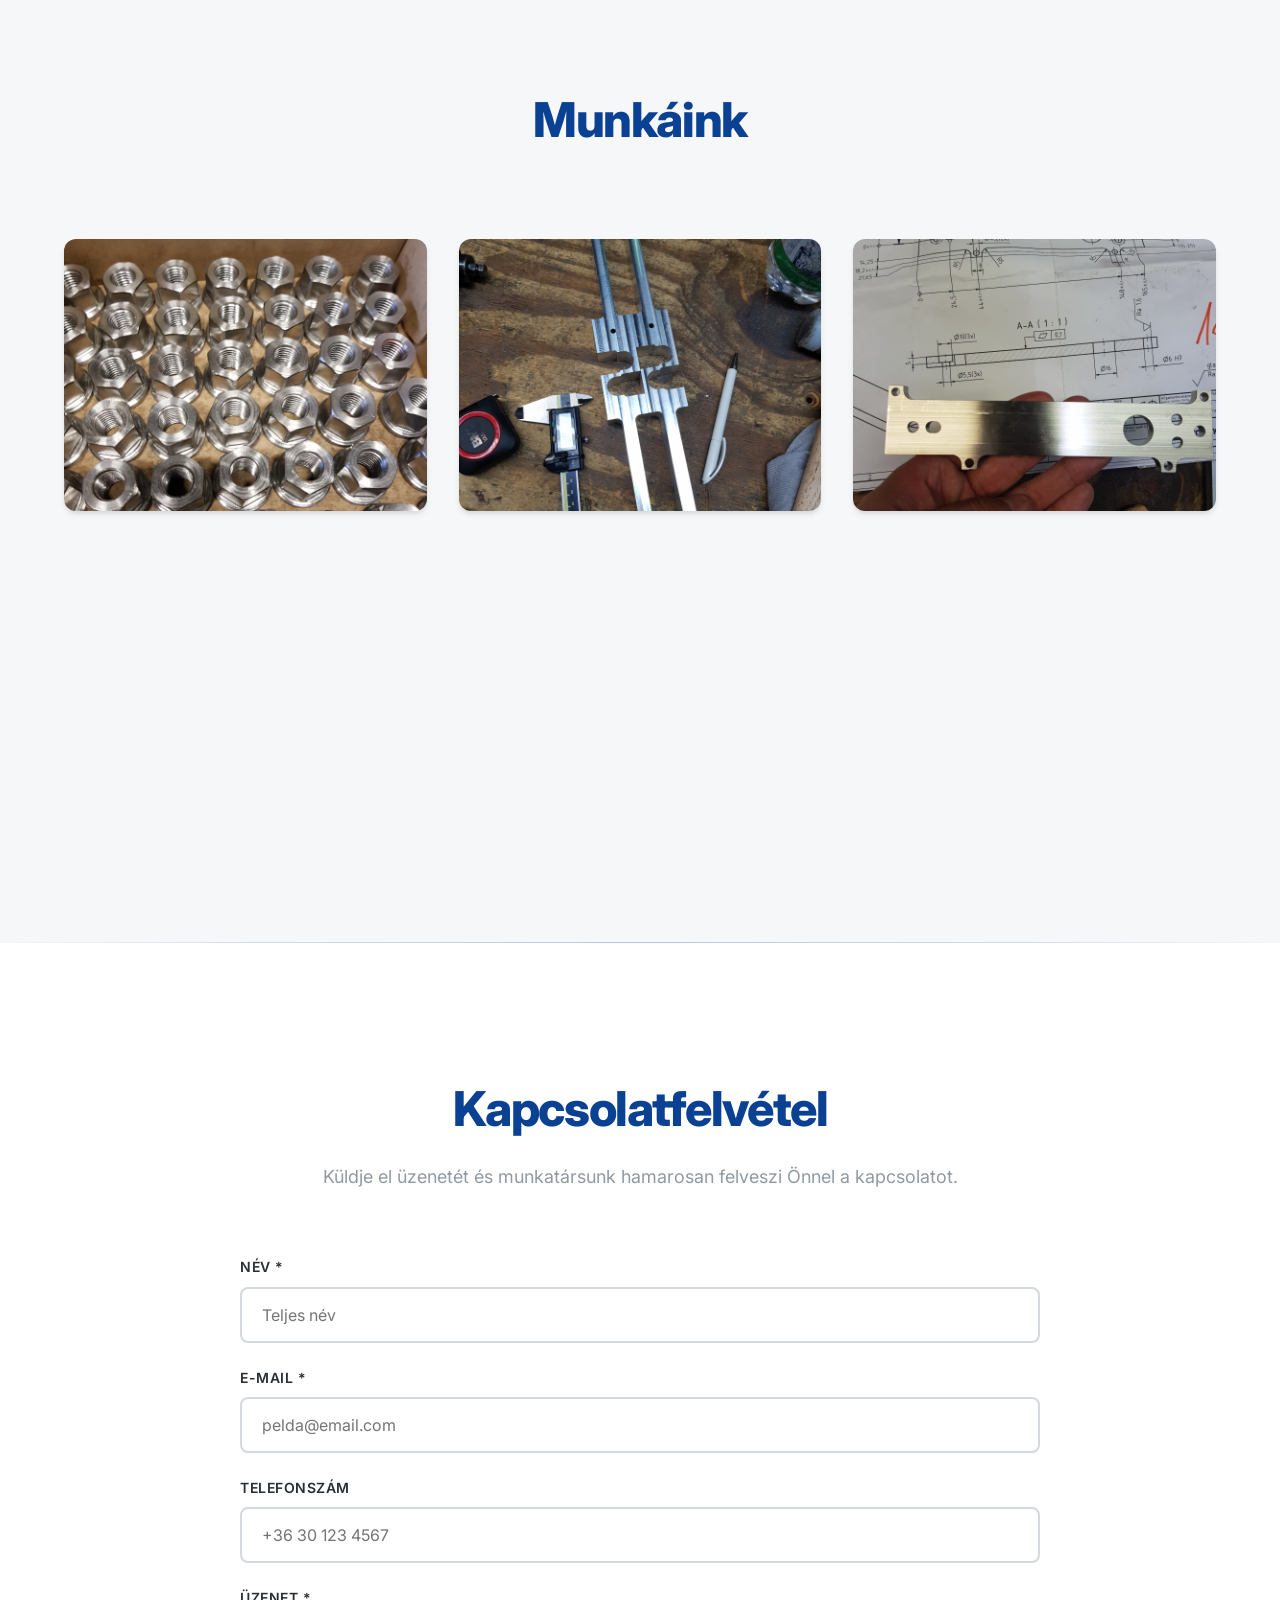
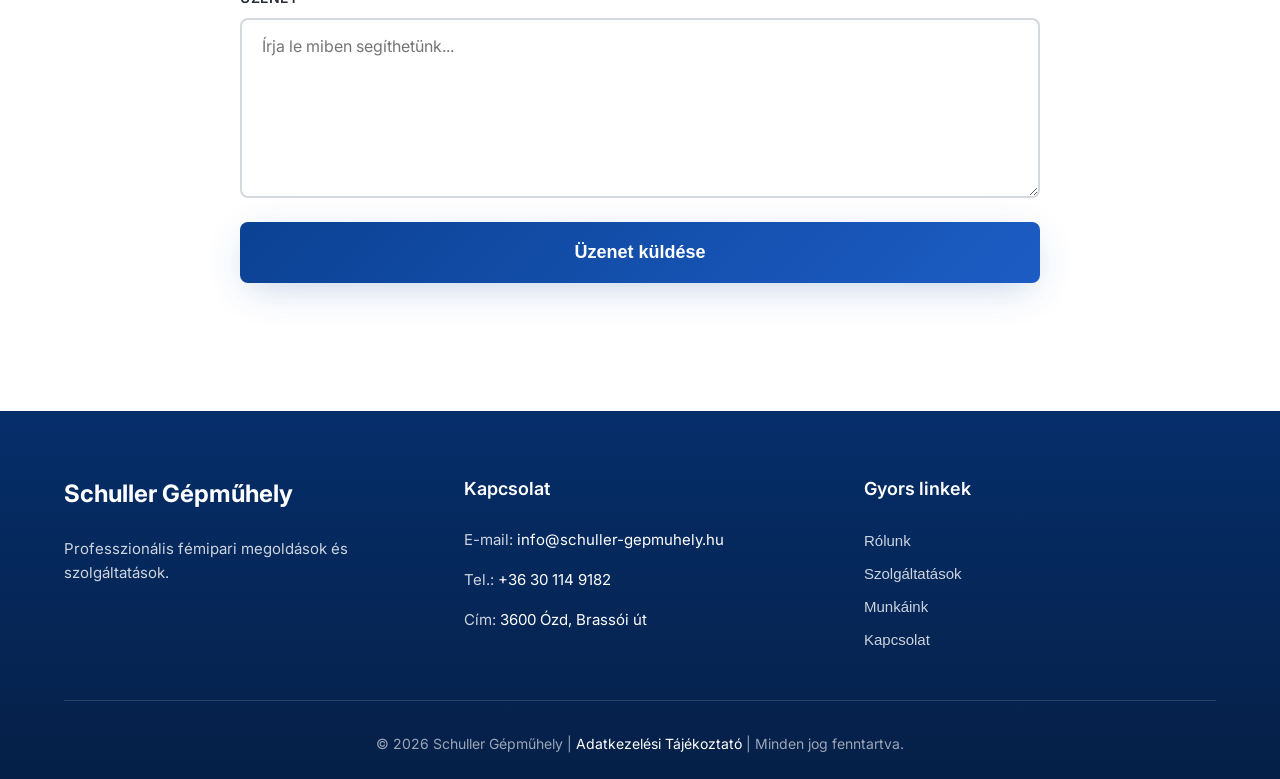
==== commit 84feb90d: "Update index.html" ====
--- a/index.html
+++ b/index.html
@@ -195,14 +195,14 @@
               <br>
             </p>
           </div>
-
+<!-- 
           <div class="service-card">
               <img
                 src="assets/hegesztéss.png"
                 alt="Esztergálás"
                  class="service-icon"
               />
-            <!-- 
+            
             <h3 class="service-title">Hegesztés</h3>
             <p class="service-description">
               Vállaljuk kisebb vázszerkezetek, konzolok és egyedi gépalkatrészek kivitelezését legfeljebb
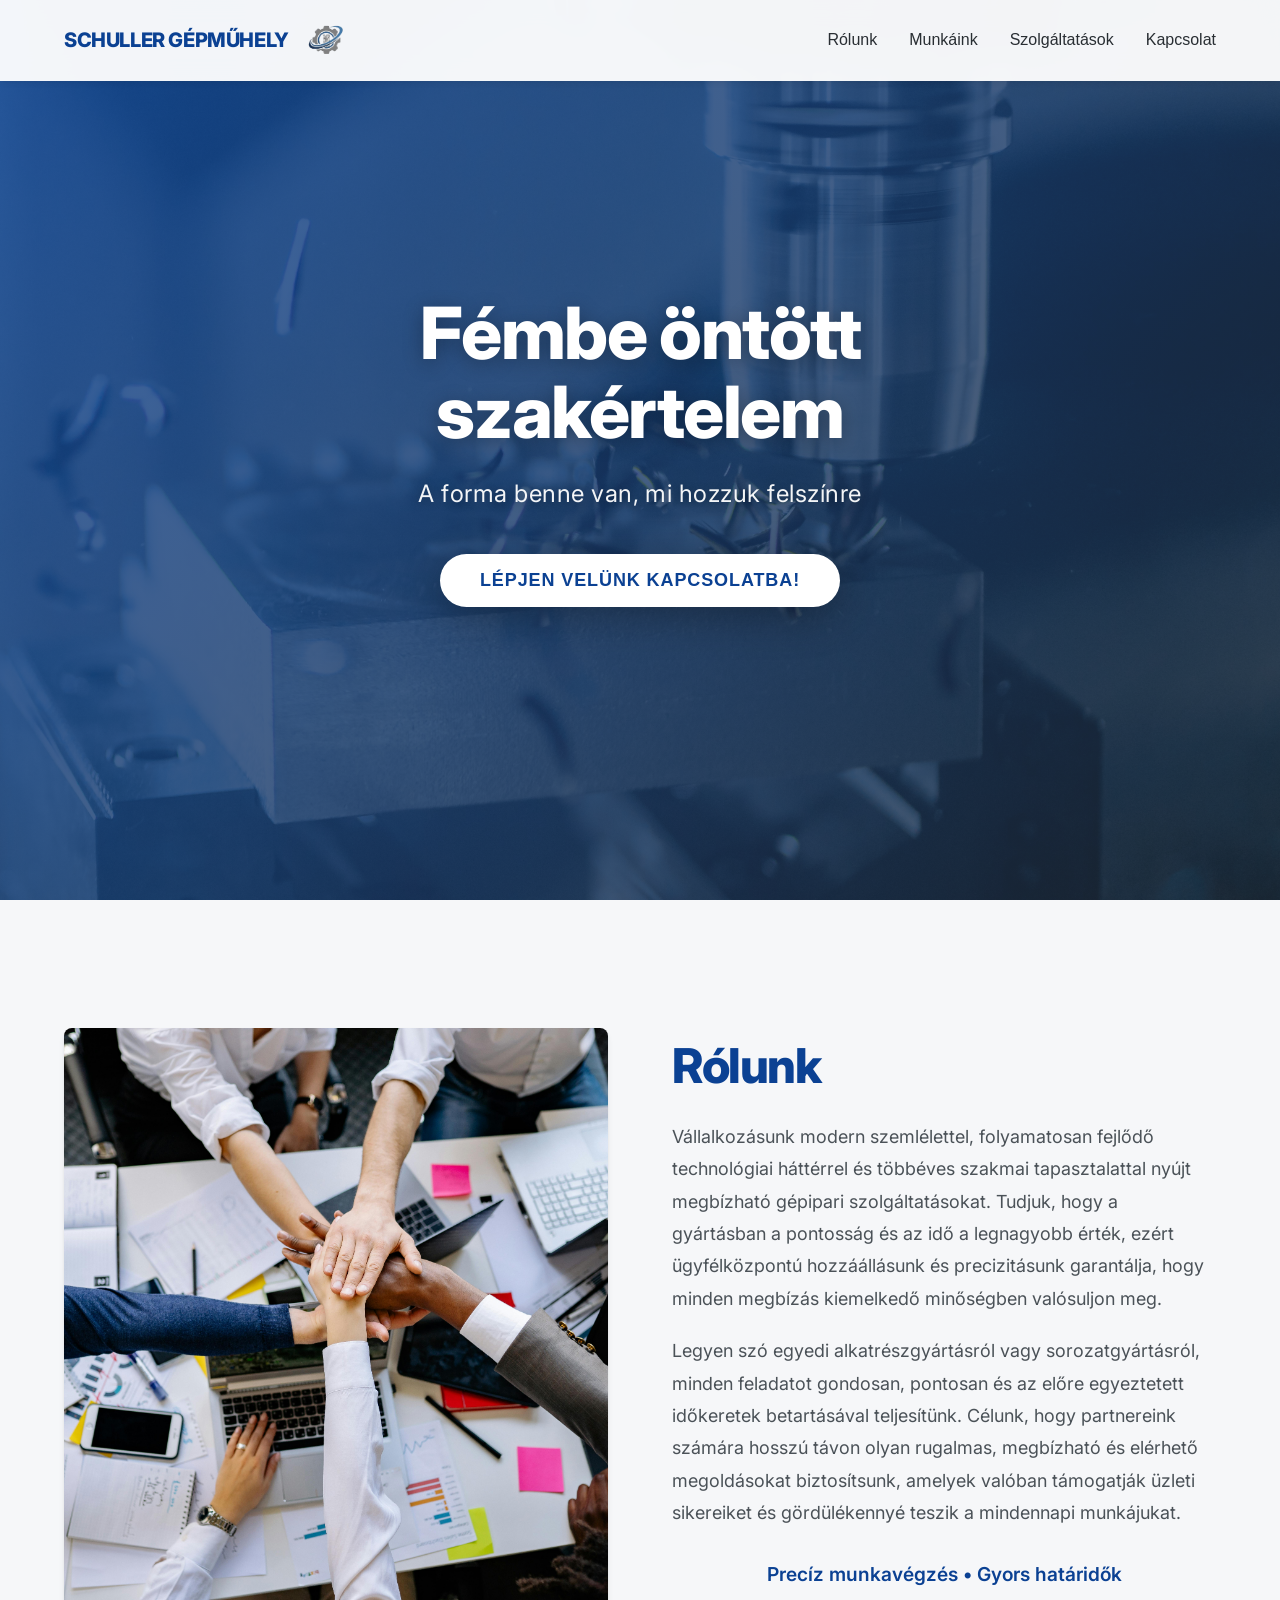
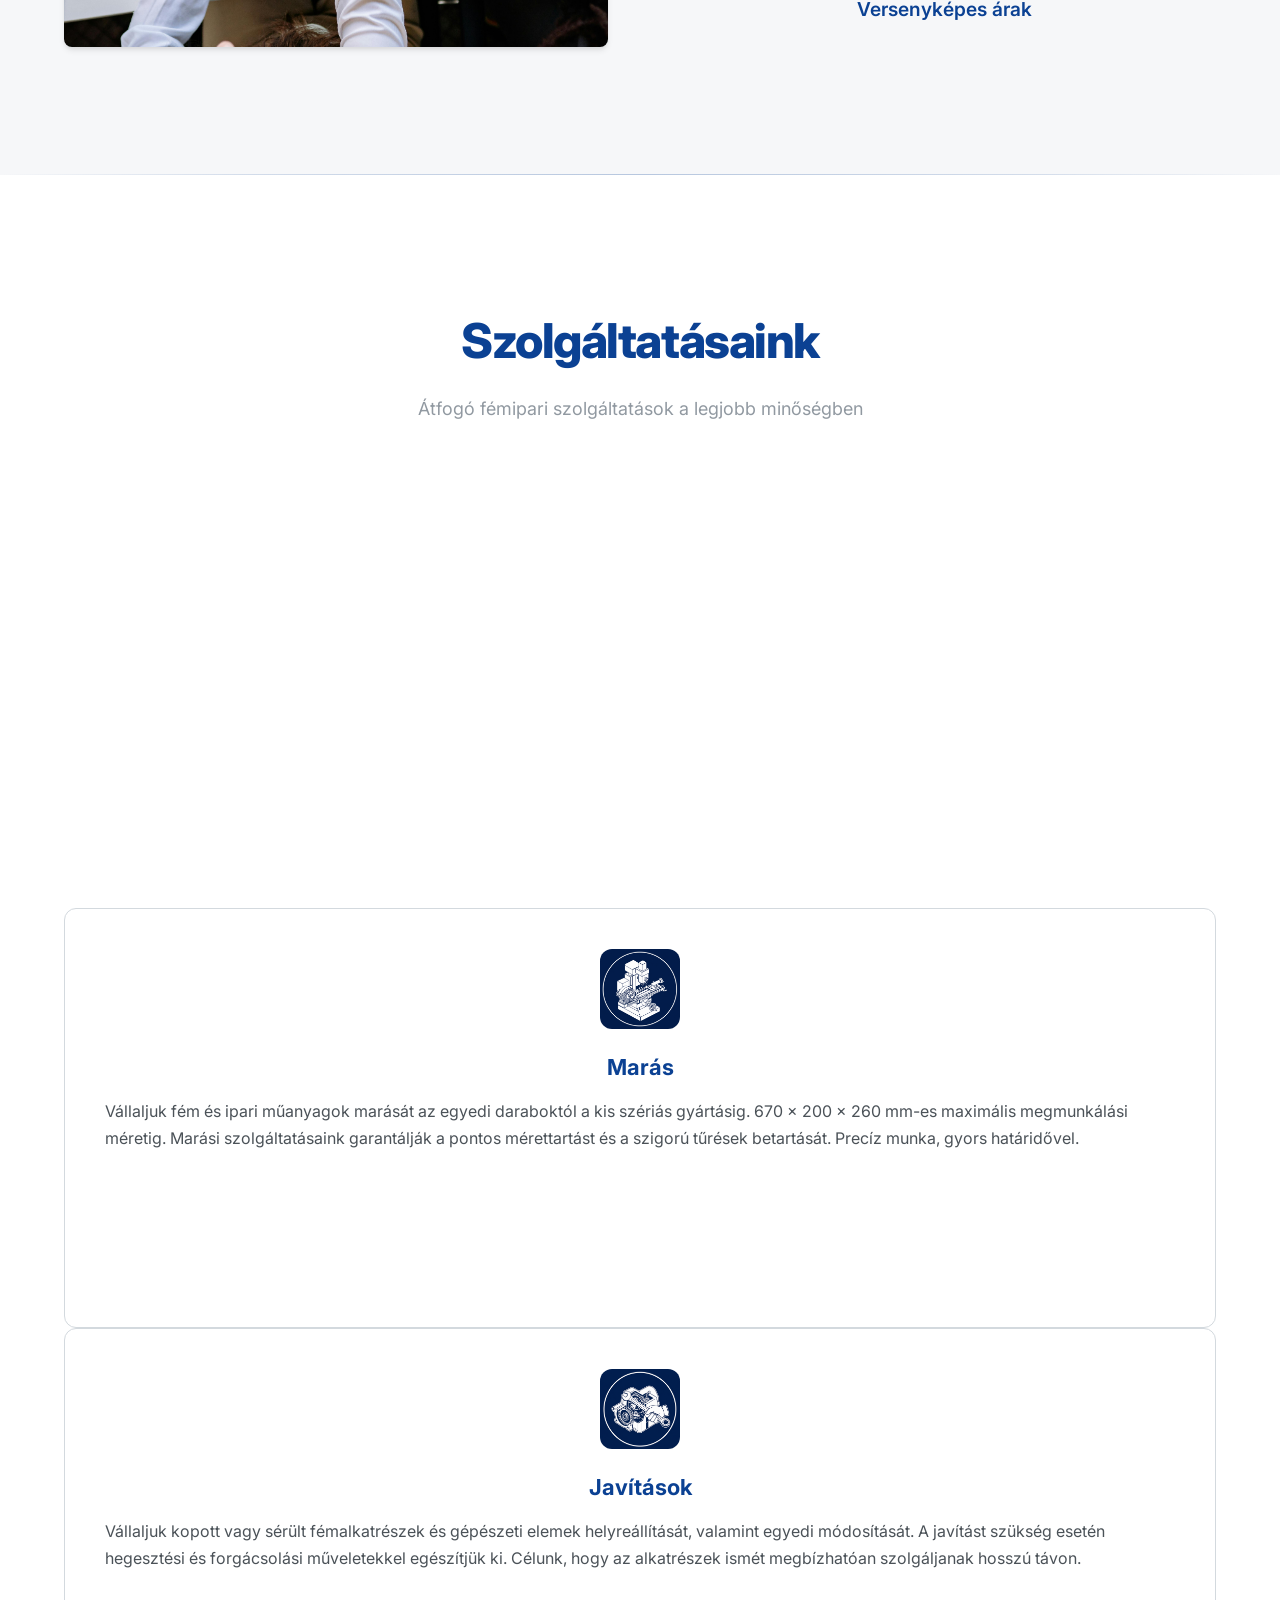
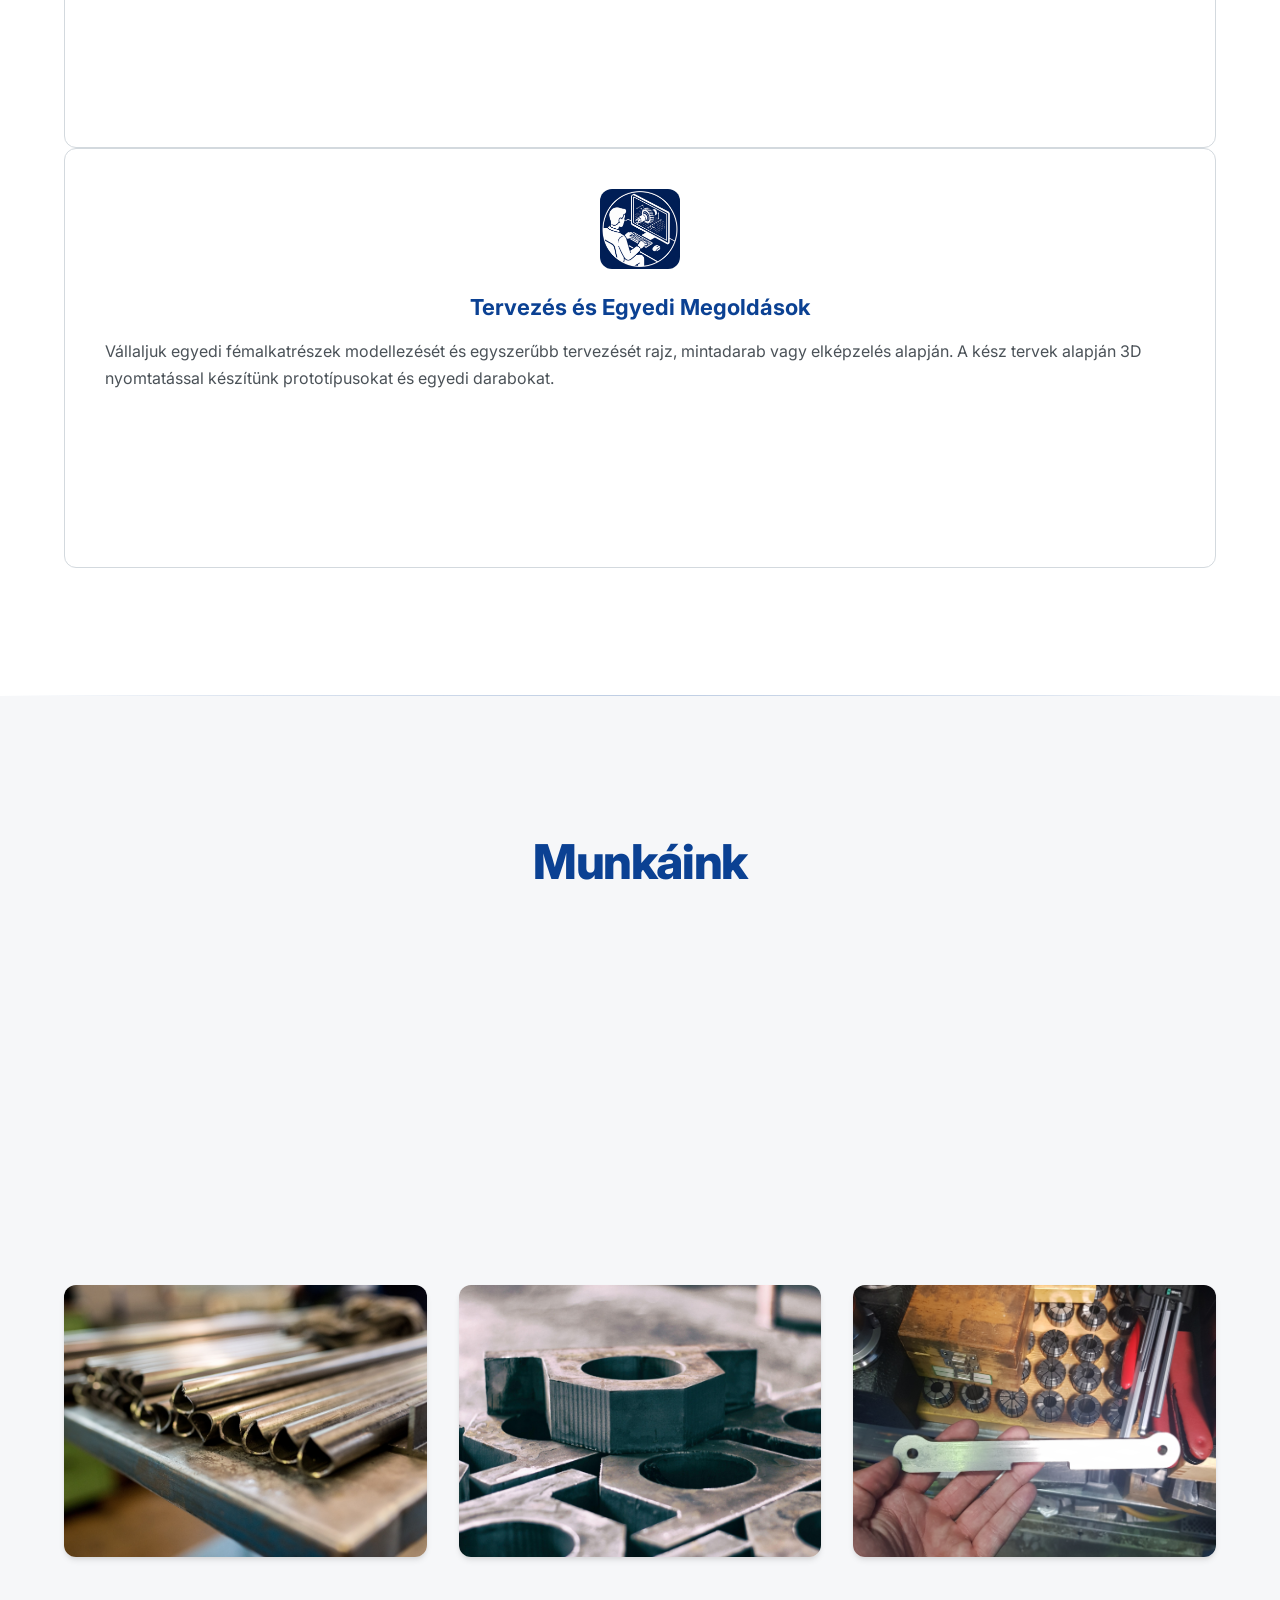
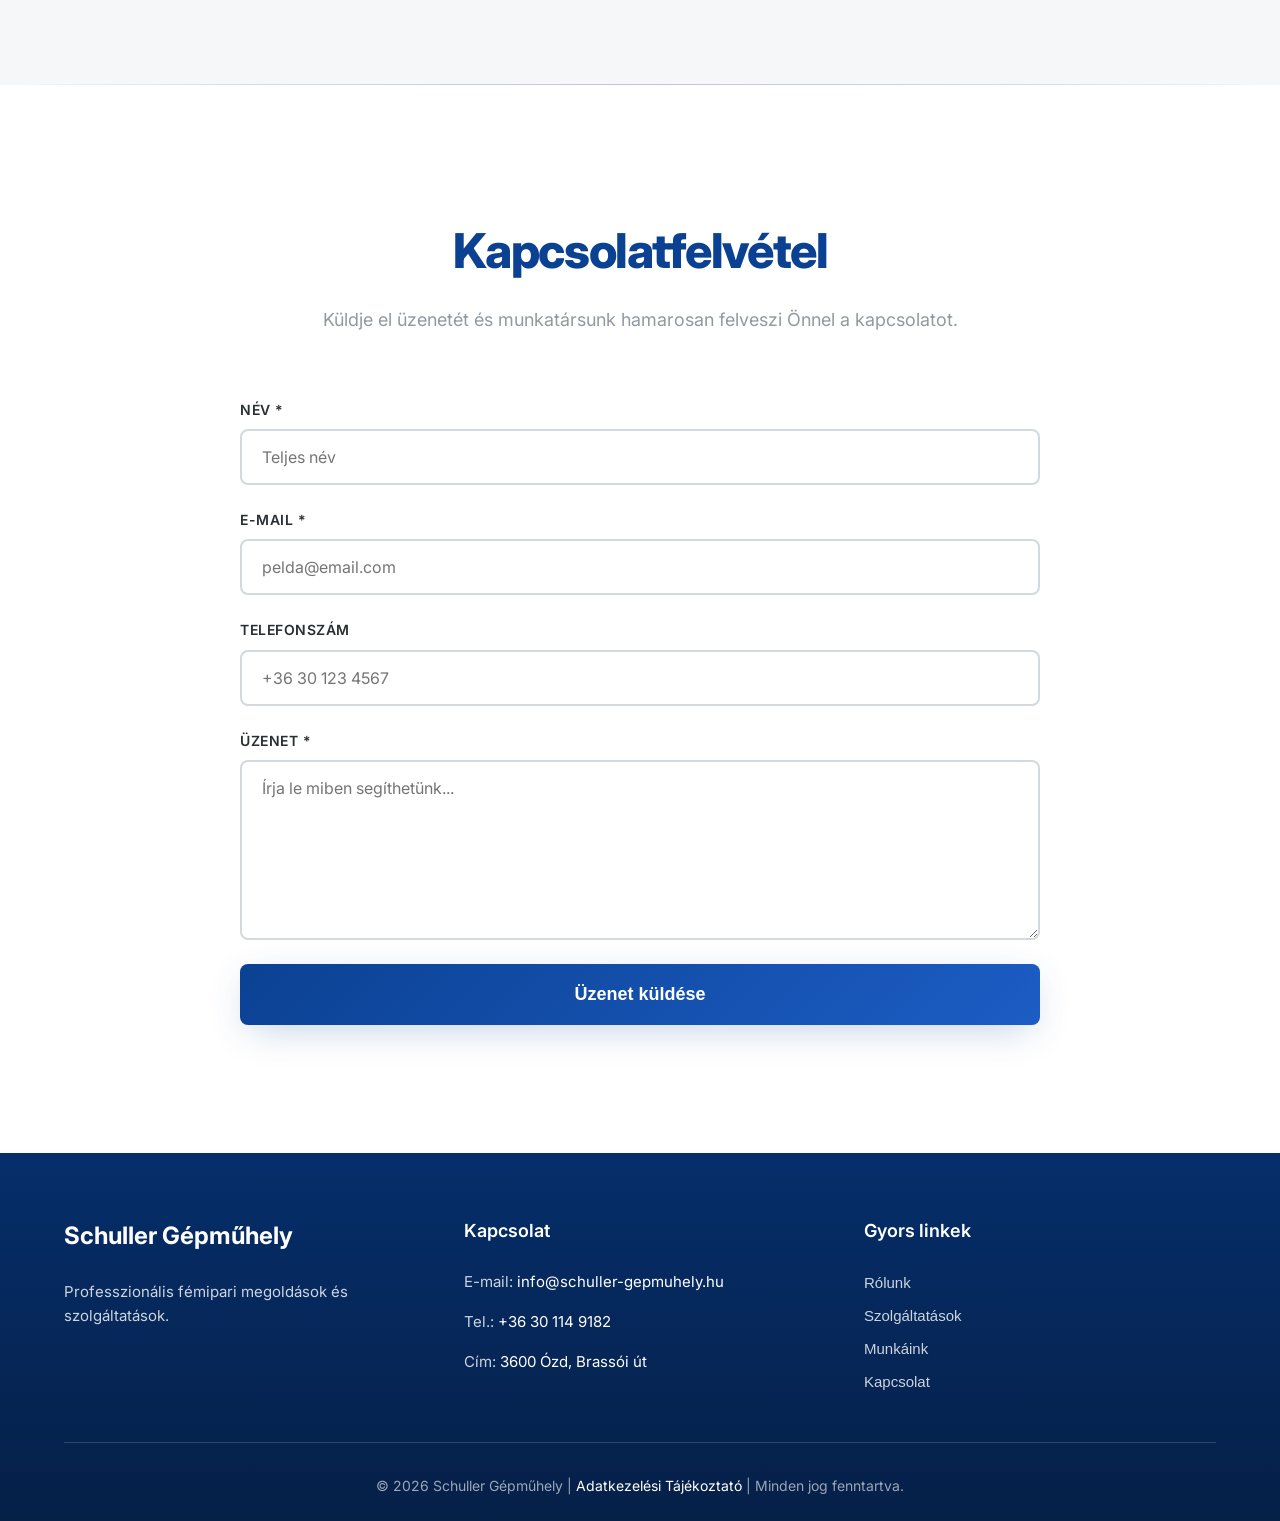
==== commit 55cc4b2f: "Update index.html" ====
--- a/index.html
+++ b/index.html
@@ -161,7 +161,7 @@
             Átfogó fémipari szolgáltatások a legjobb minőségben
           </p>
         </div>
-        <div class="grid-3">
+        <div class="grid-2x2">
           <div class="service-card">
           
               <img
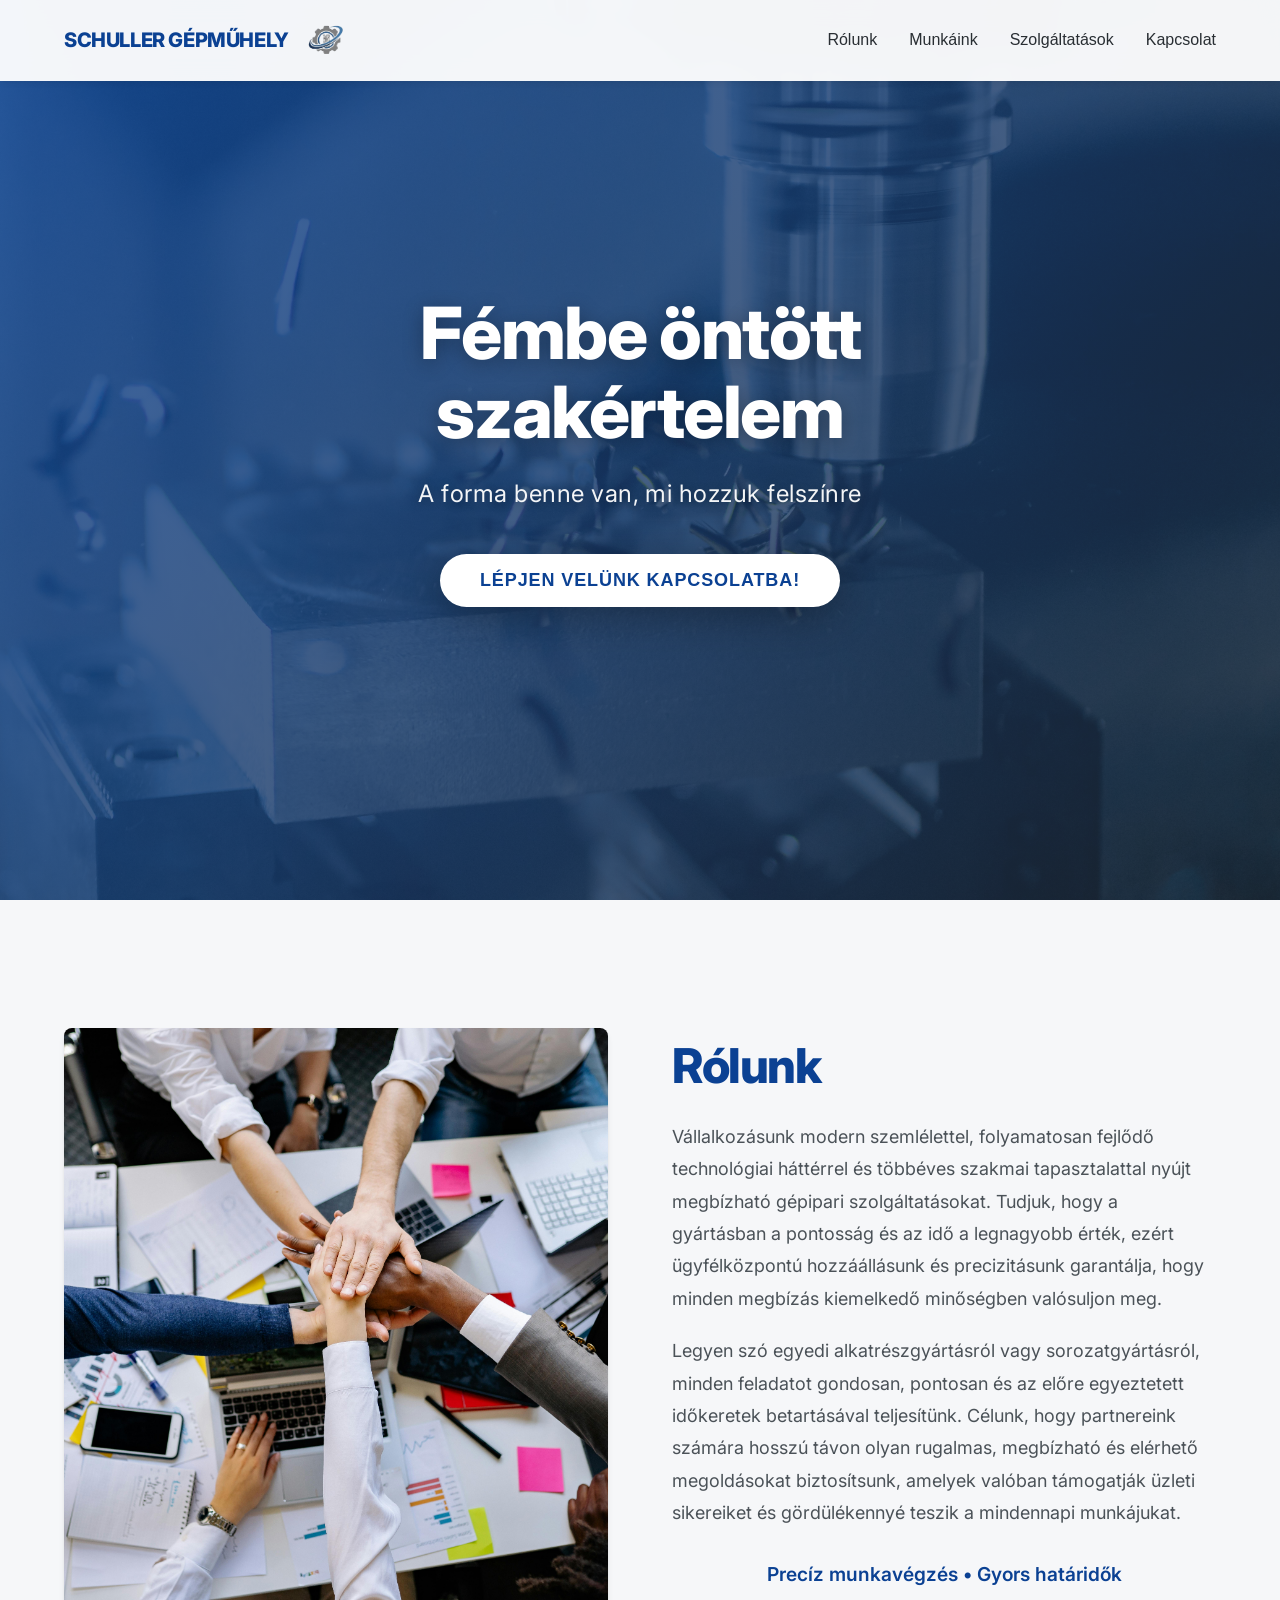
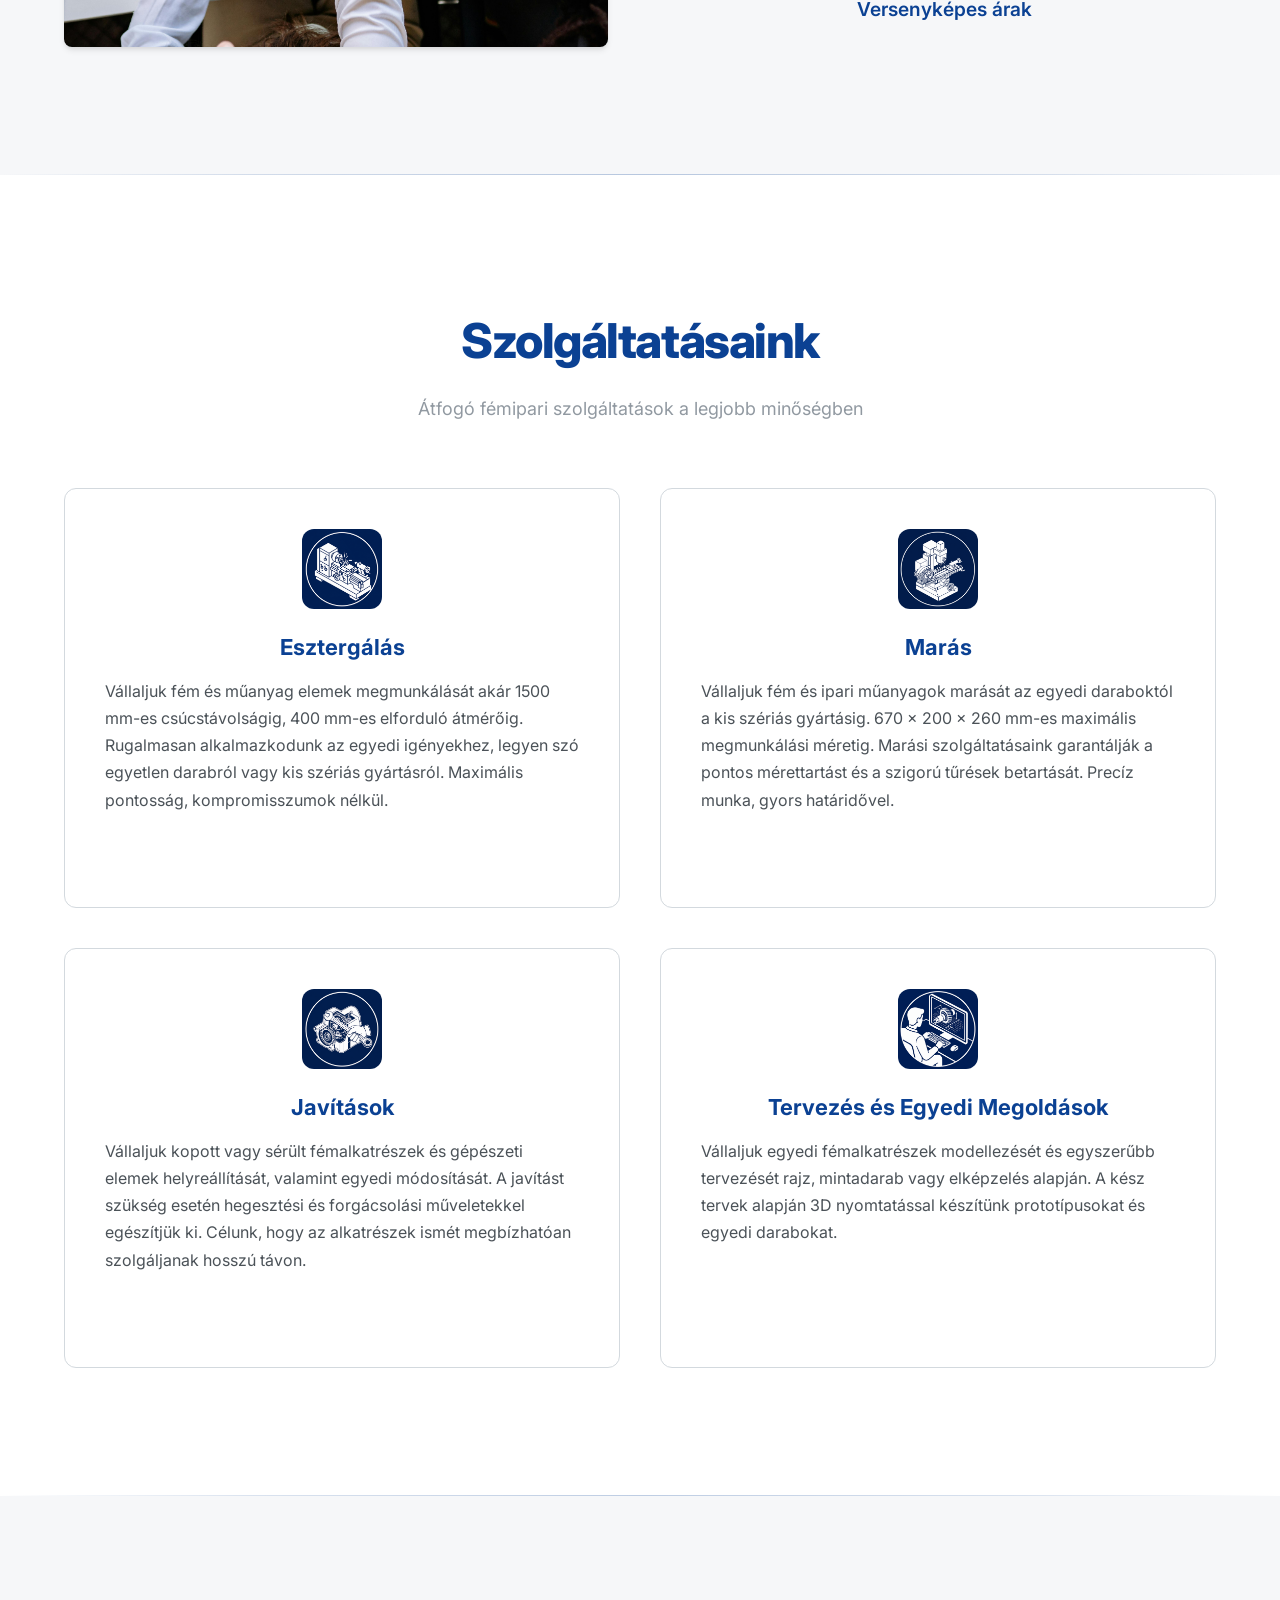
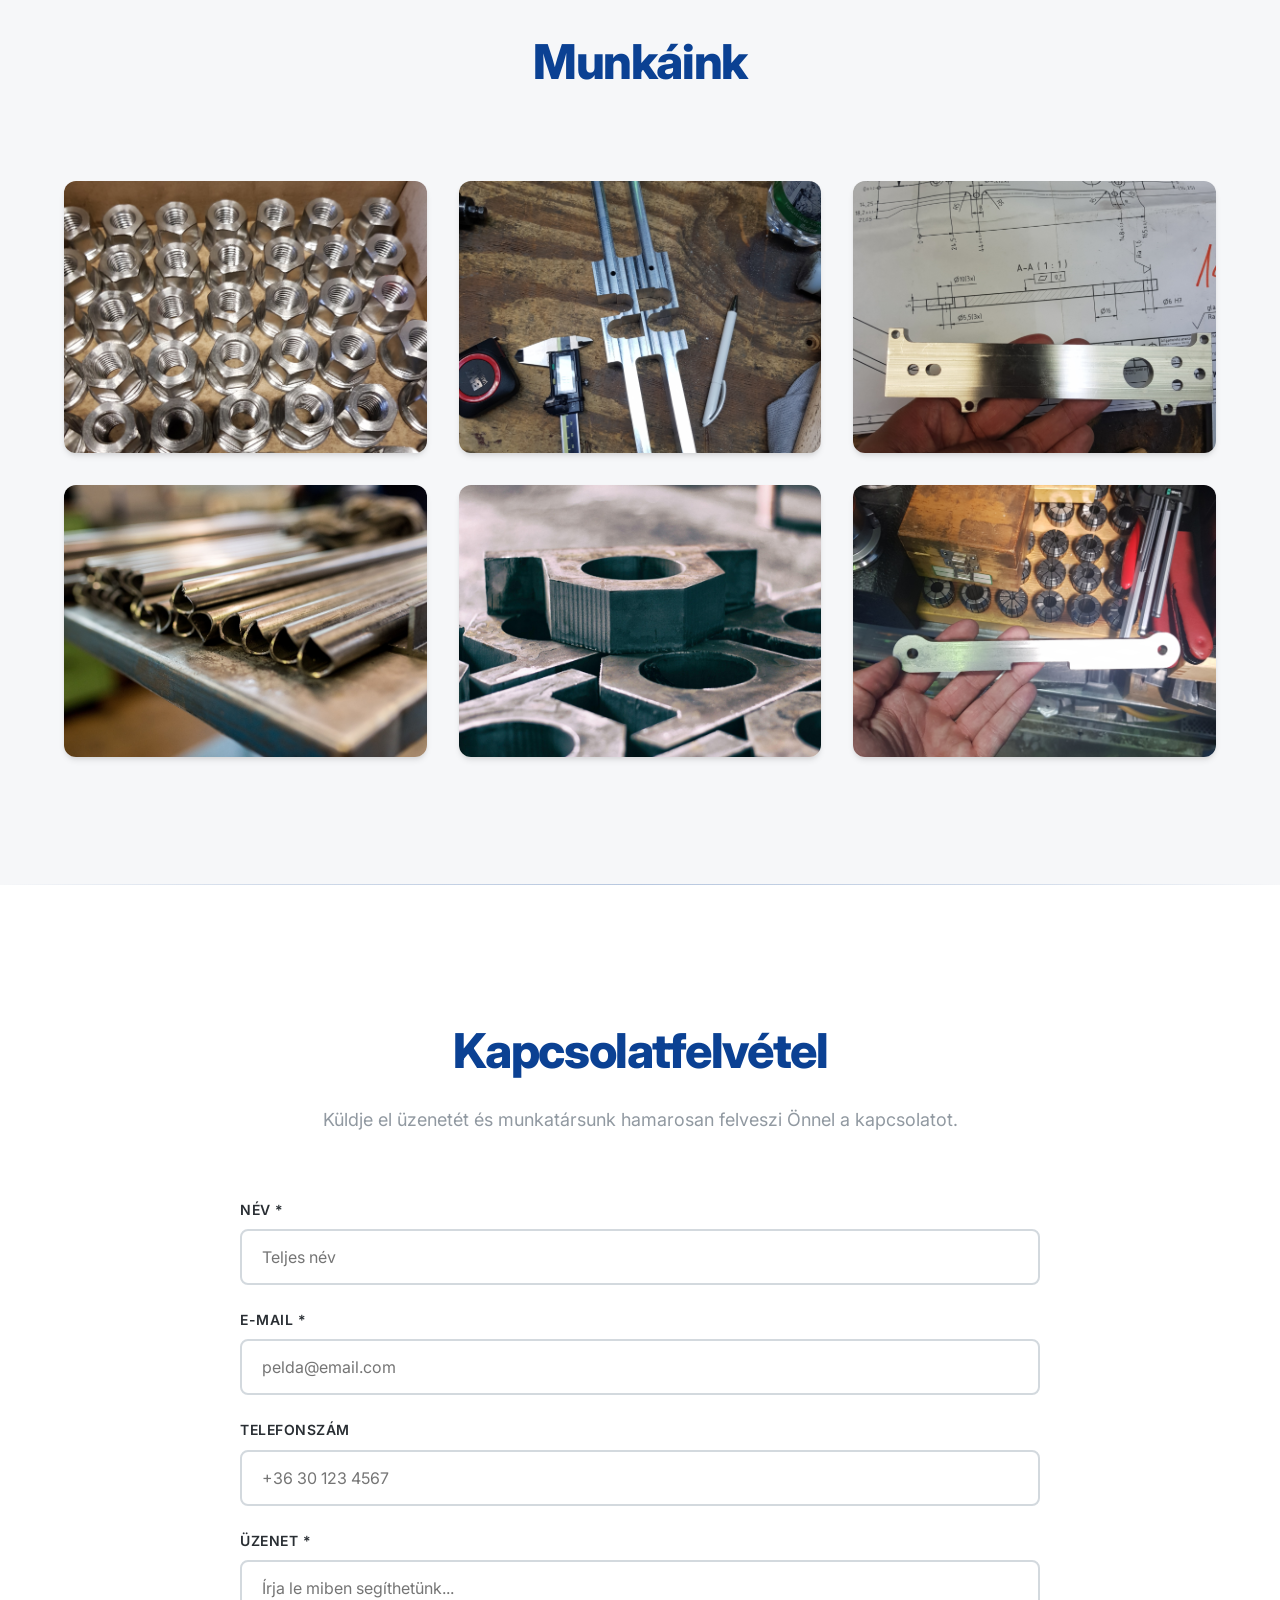
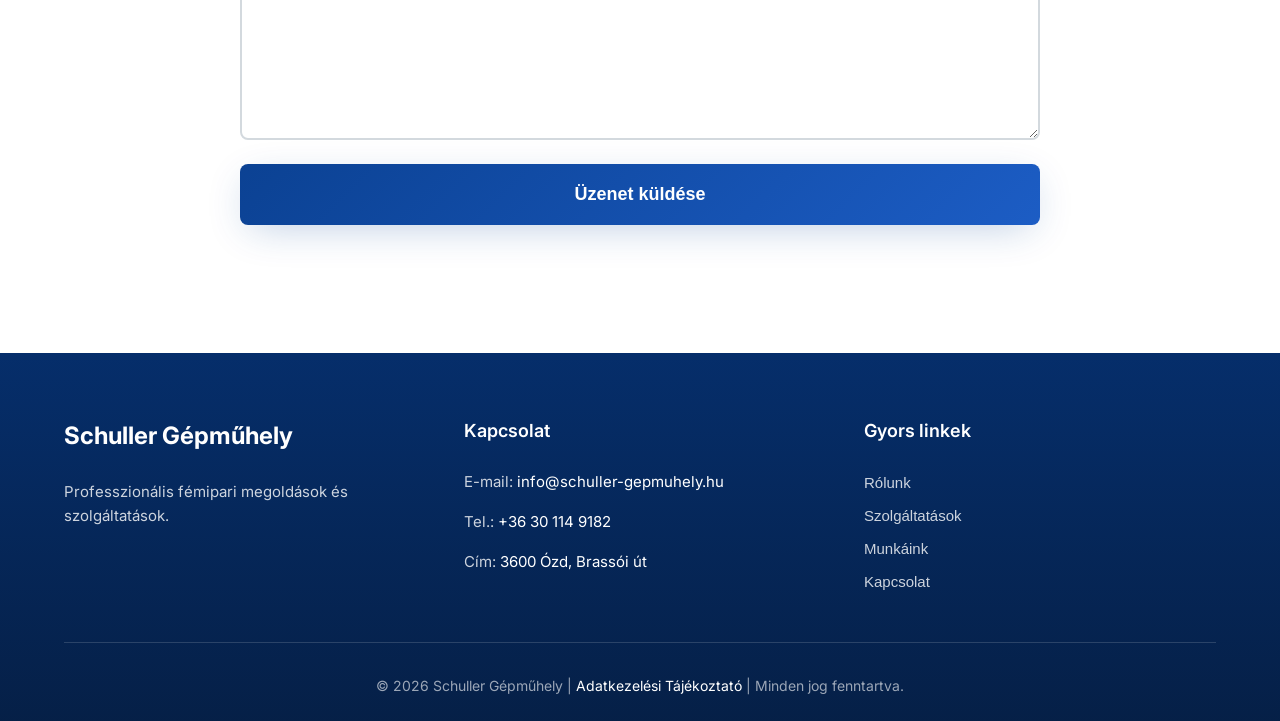
==== commit b170a8d7: "Update index.html" ====
--- a/index.html
+++ b/index.html
@@ -161,7 +161,7 @@
             Átfogó fémipari szolgáltatások a legjobb minőségben
           </p>
         </div>
-        <div class="grid-2x2">
+        <div class="grid-3">
           <div class="service-card">
           
               <img
--- a/styles.css
+++ b/styles.css
@@ -460,9 +460,9 @@
   }
 
   #services .grid-3 > * {
-    grid-column: span 2;
-  }
-
+    grid-column: span 3;
+  }
+/*
   #services .grid-3 > *:nth-child(4) {
     grid-column: 2 / span 2;
   }
@@ -471,6 +471,7 @@
     grid-column: 4 / span 2;
   }
 }
+   */
 /* ==========================================
    ABOUT SECTION
    ========================================== */
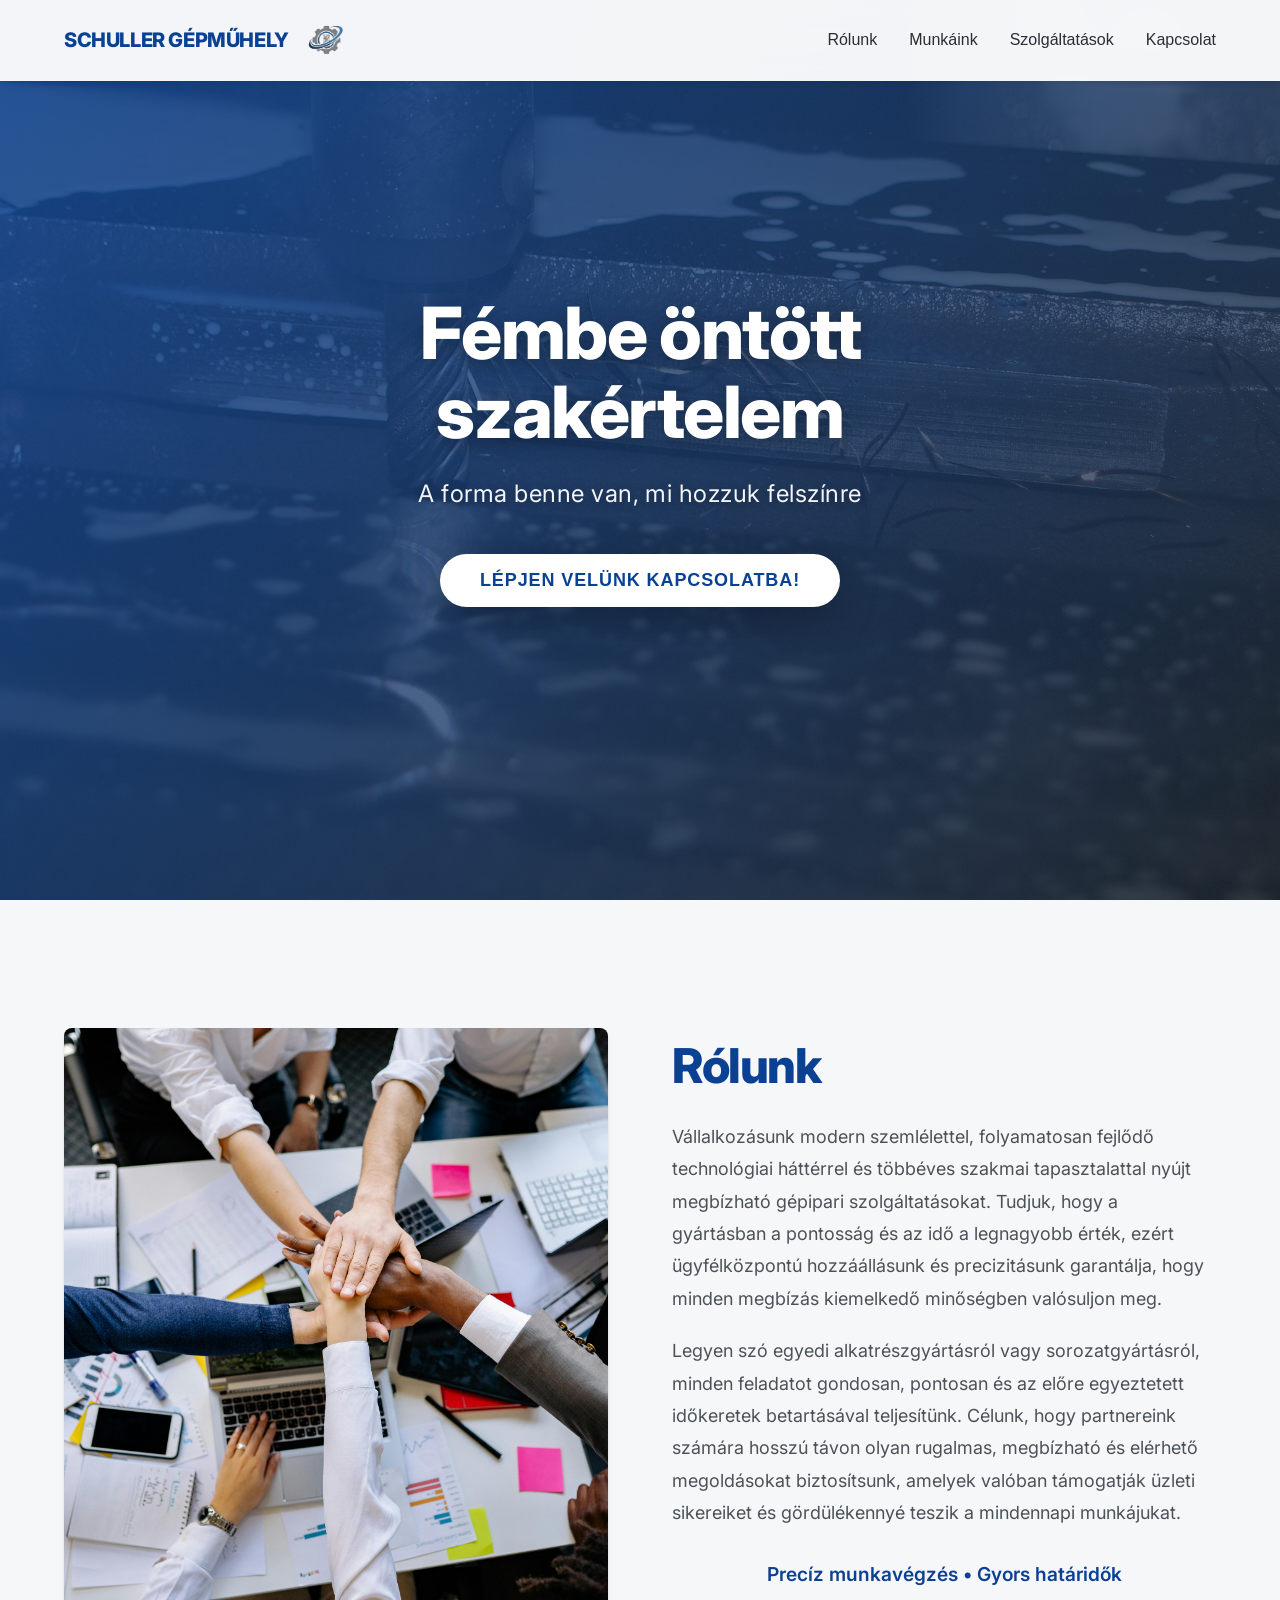
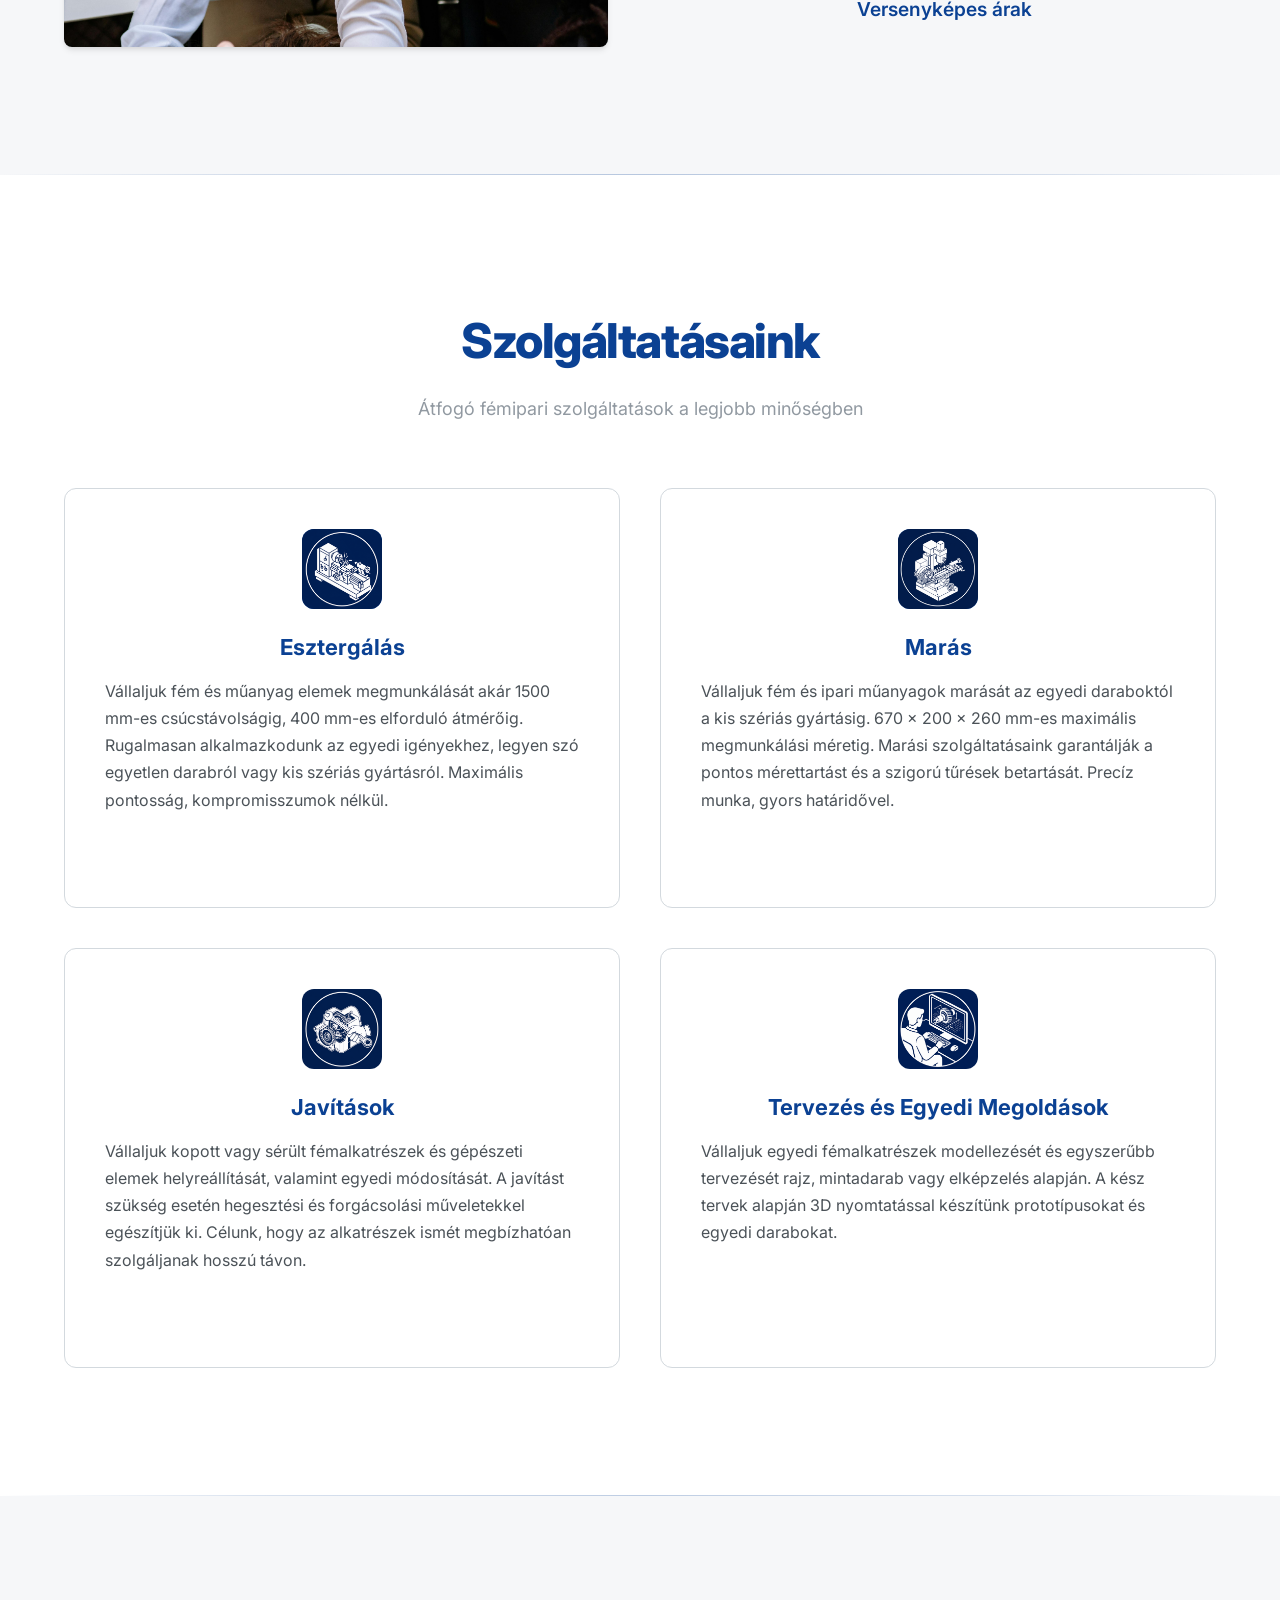
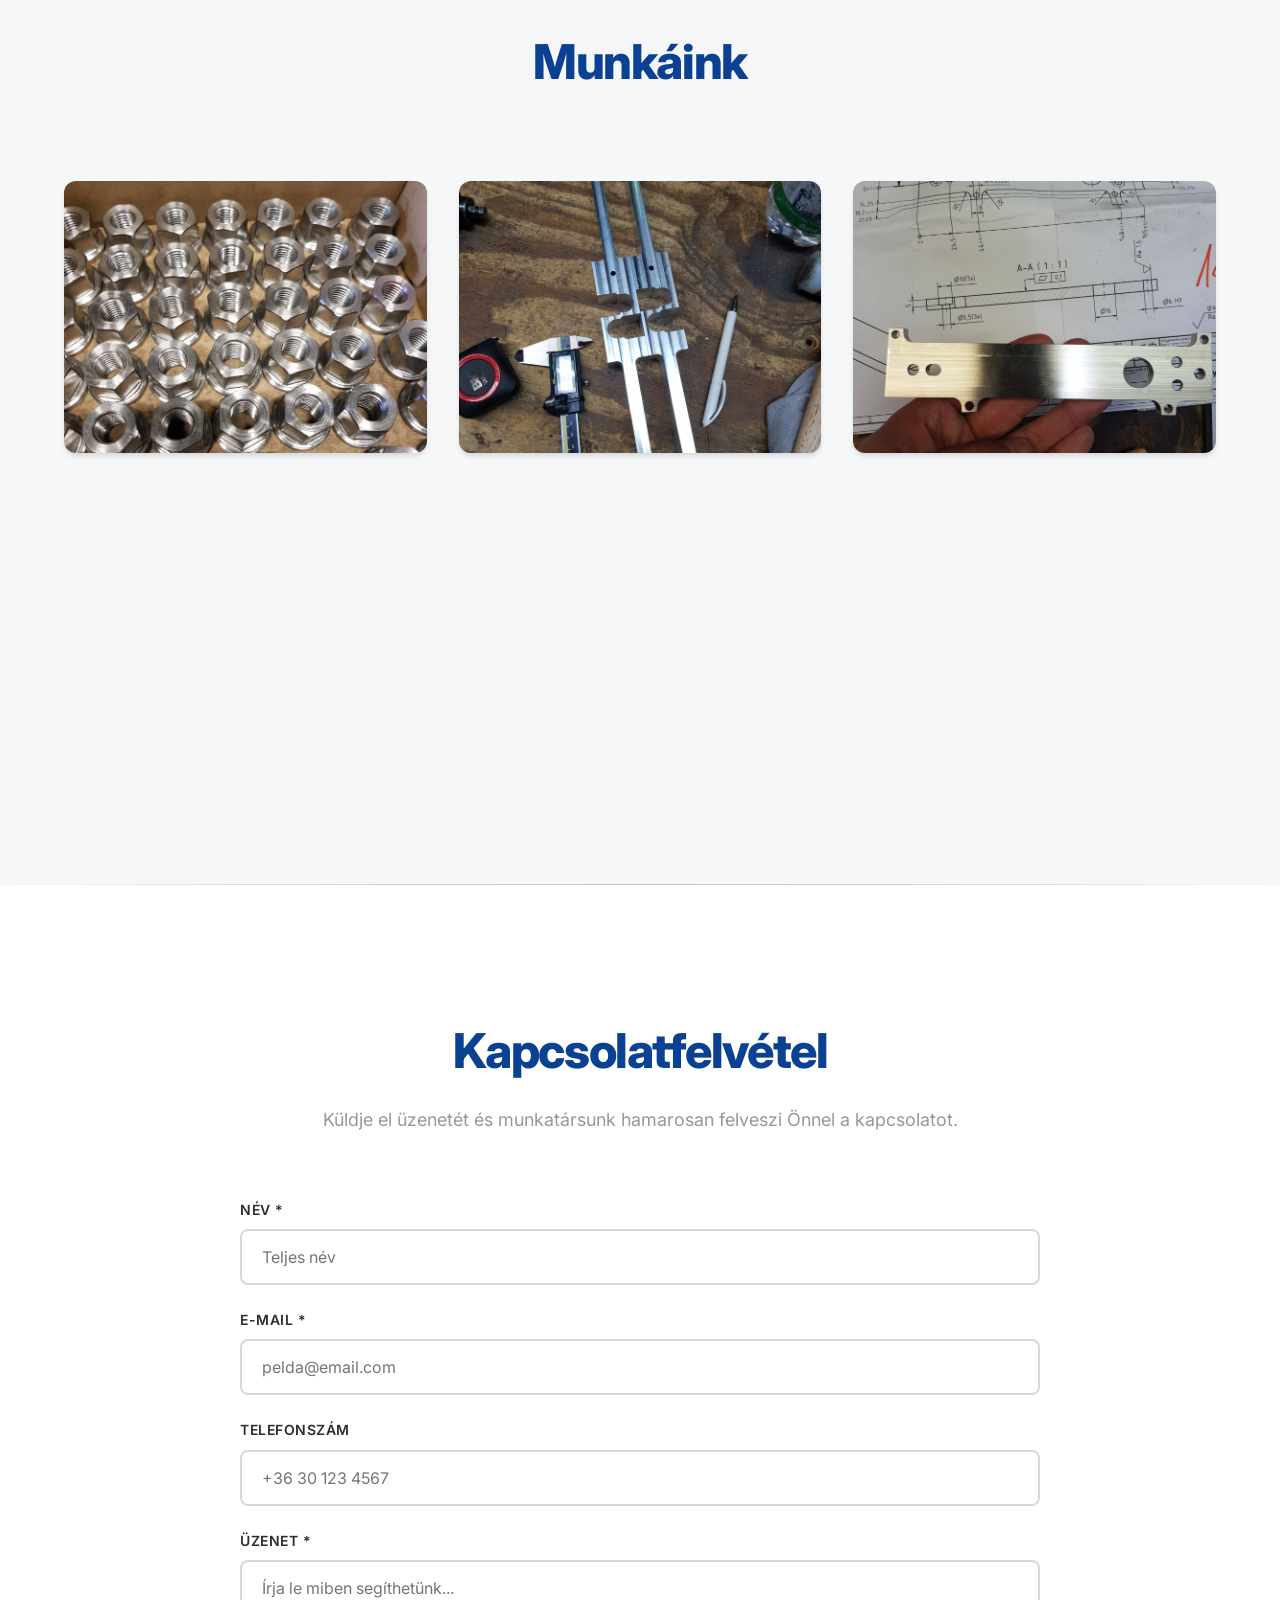
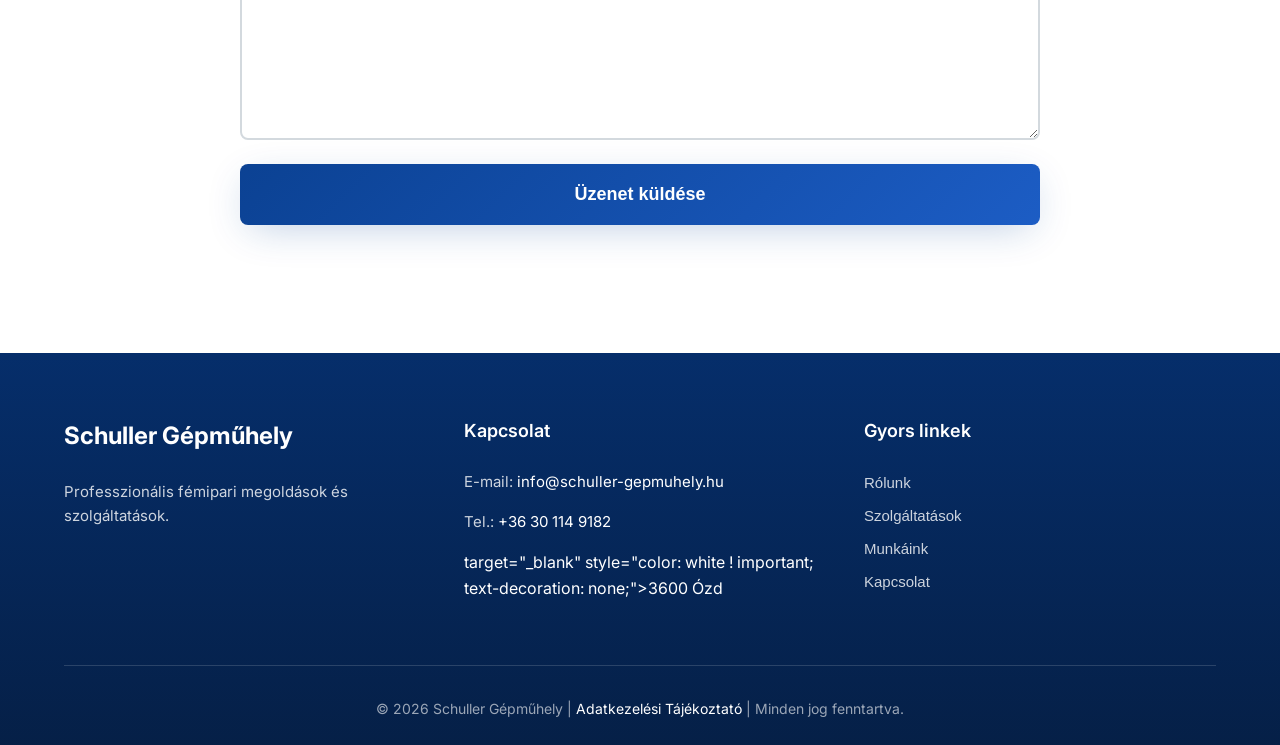
==== commit 38418836: "Update index.html" ====
--- a/index.html
+++ b/index.html
@@ -409,8 +409,8 @@
             <h4 class="footer-heading">Kapcsolat</h4>
             <p class="footer-text">E-mail: <a href="mailto:info@schuller-gepmuhely.hu" style="color: white ! important; text-decoration: none; ">info@schuller-gepmuhely.hu</a></p>
             <p class="footer-text">Tel.: <a href= "Tel:+36301149182" style="color: white ! important; text-decoration: none; ">+36 30 114 9182</a></p>
-            <p class="footer-text">Cím: <a href="https://maps.app.goo.gl/7rcsR4rnMhDRqBtn8"
-                                          target="_blank" style="color: white ! important; text-decoration: none;">3600 Ózd, Brassói út </a></p>
+           <!-- <p class="footer-text">Cím: <a href="https://maps.app.goo.gl/7rcsR4rnMhDRqBtn8" -->
+                                          target="_blank" style="color: white ! important; text-decoration: none;">3600 Ózd </a></p>
           </div>
 
           <div class="footer-section">
--- a/styles.css
+++ b/styles.css
@@ -470,8 +470,9 @@
   #services .grid-3 > *:nth-child(5) {
     grid-column: 4 / span 2;
   }
-}
-   */
+    */
+}
+   
 /* ==========================================
    ABOUT SECTION
    ========================================== */
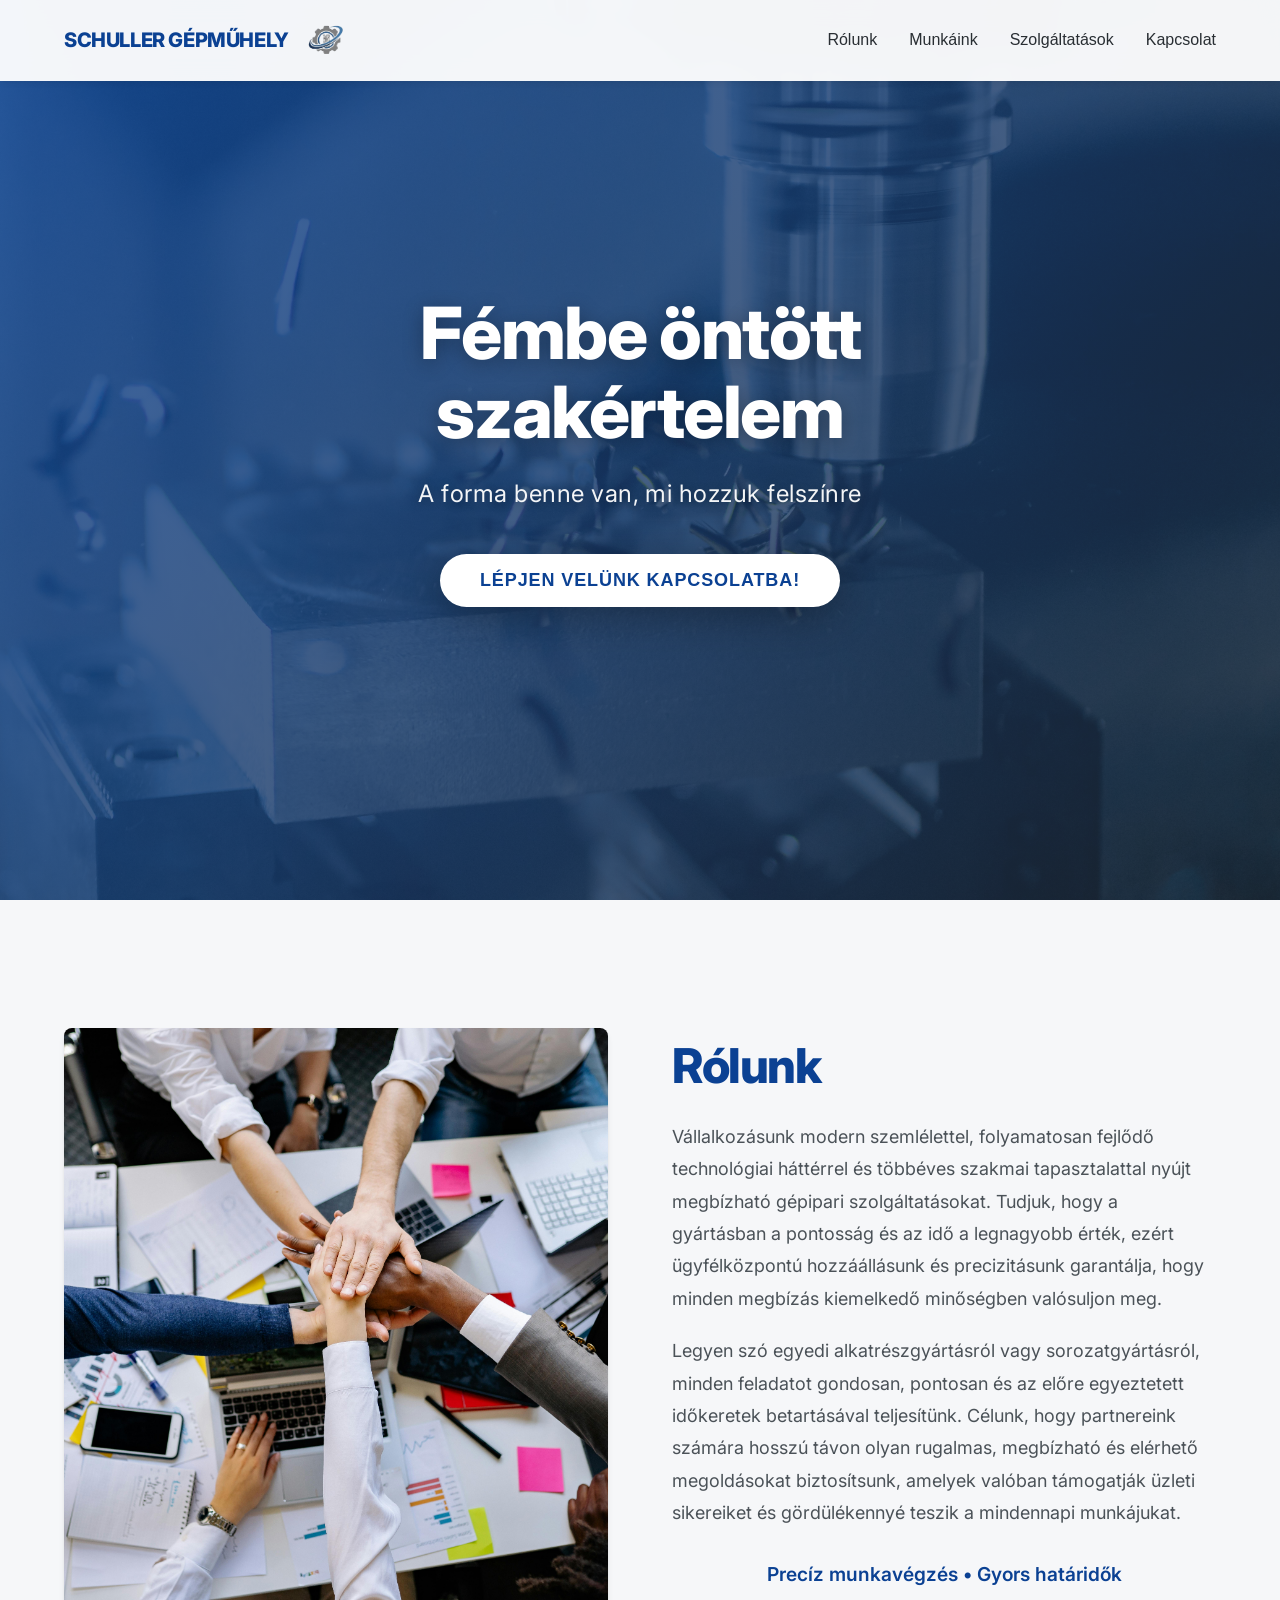
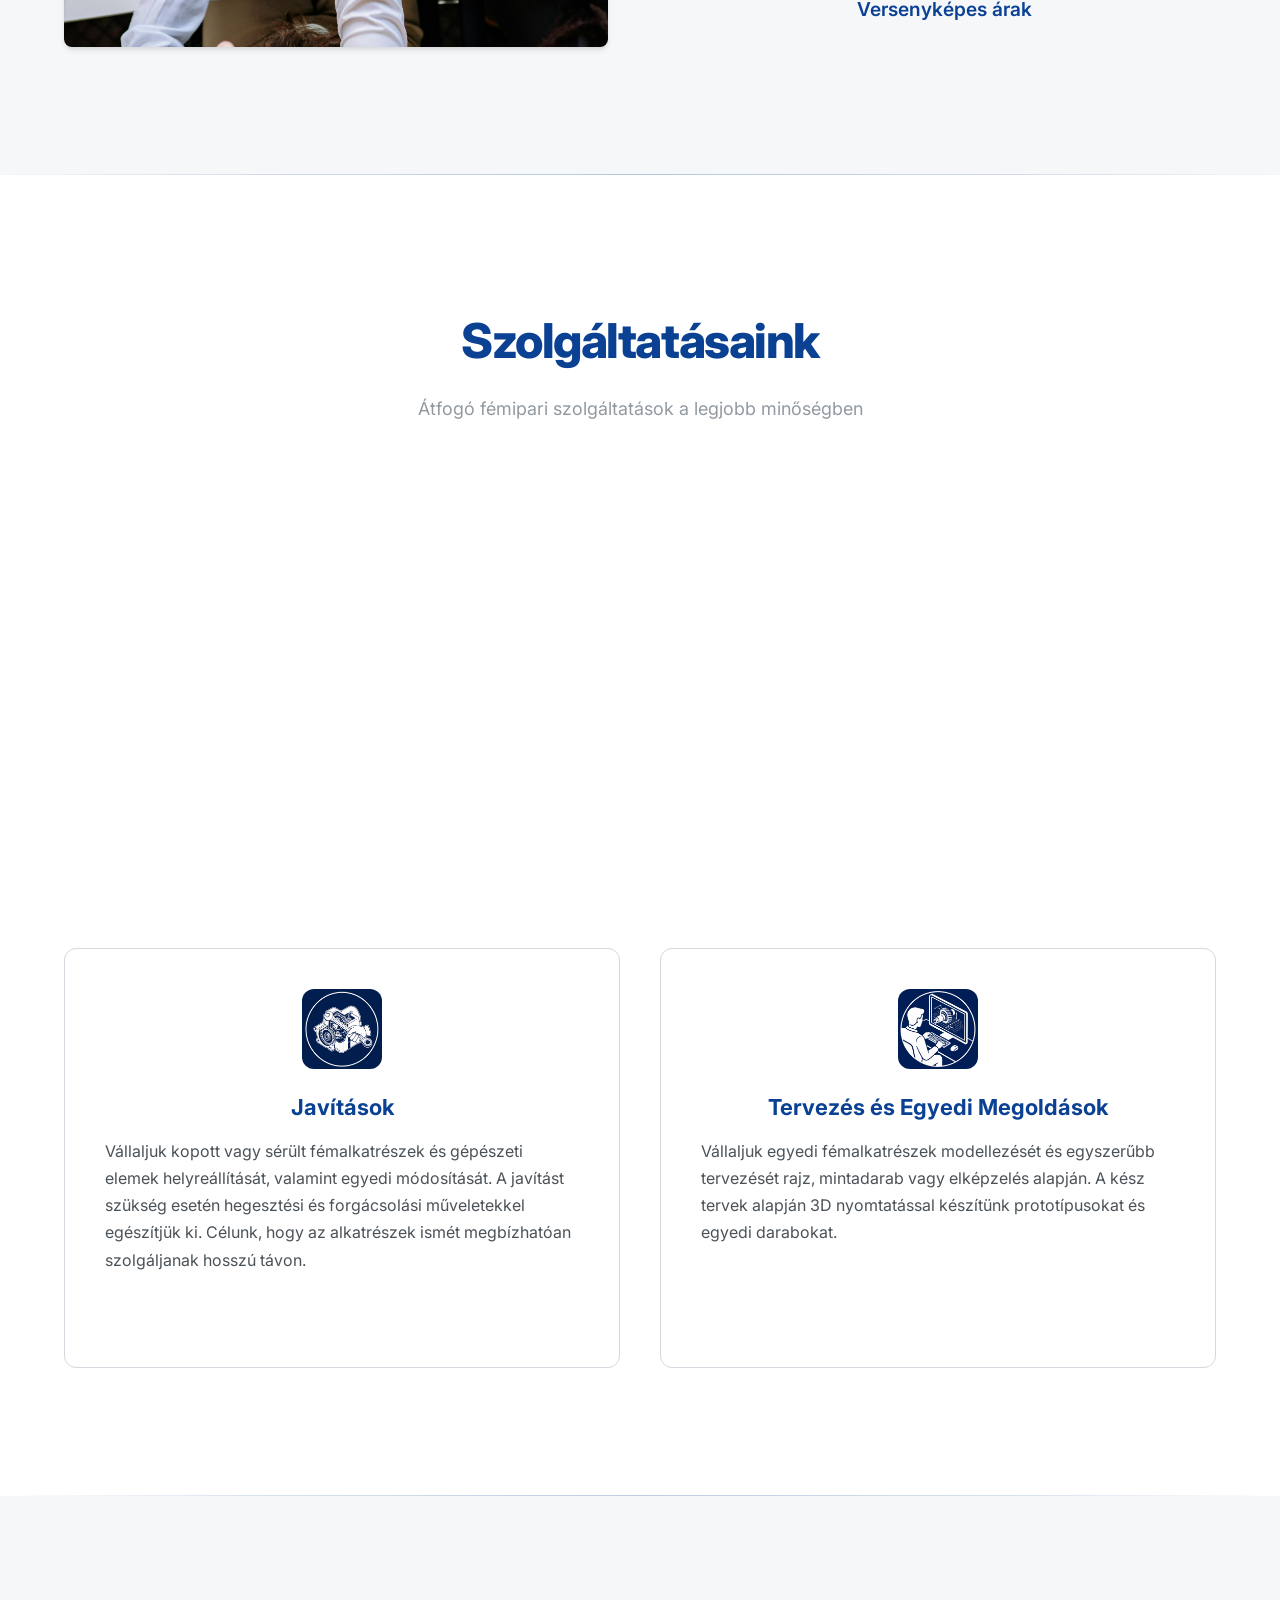
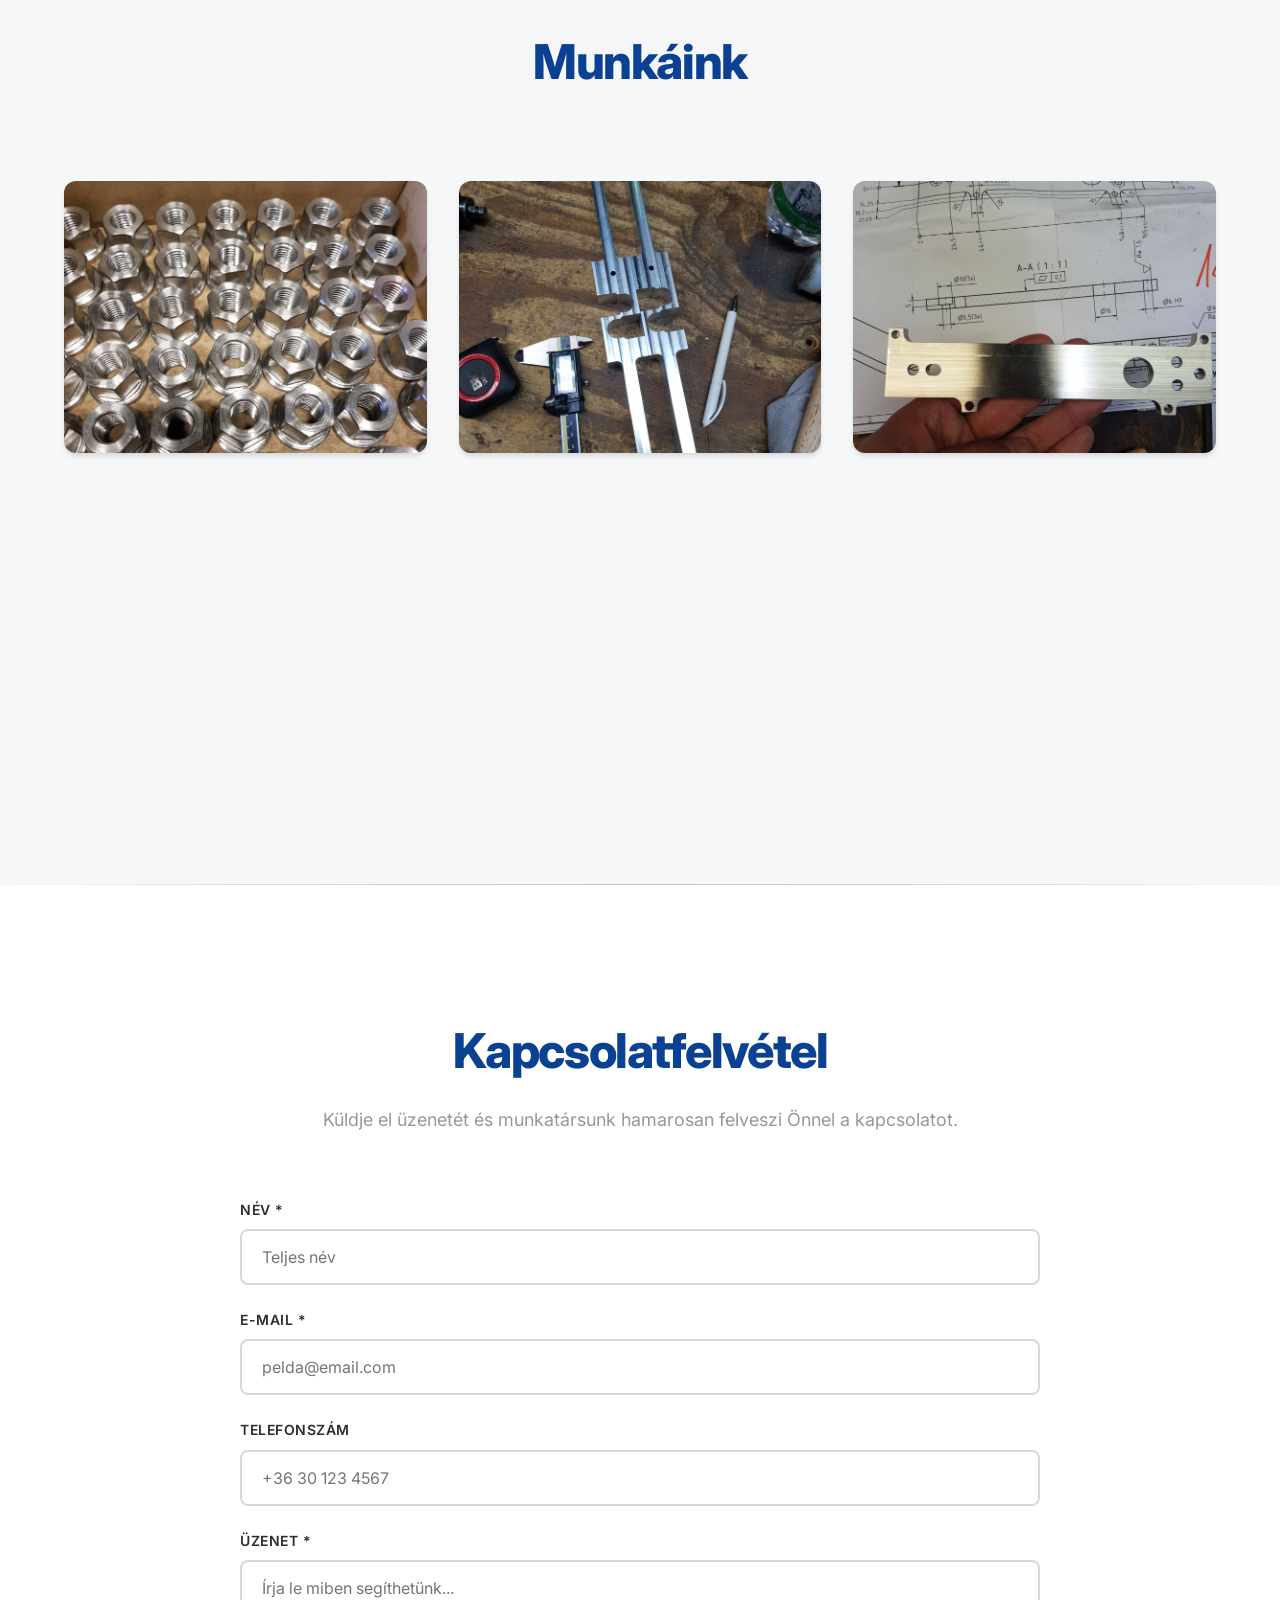
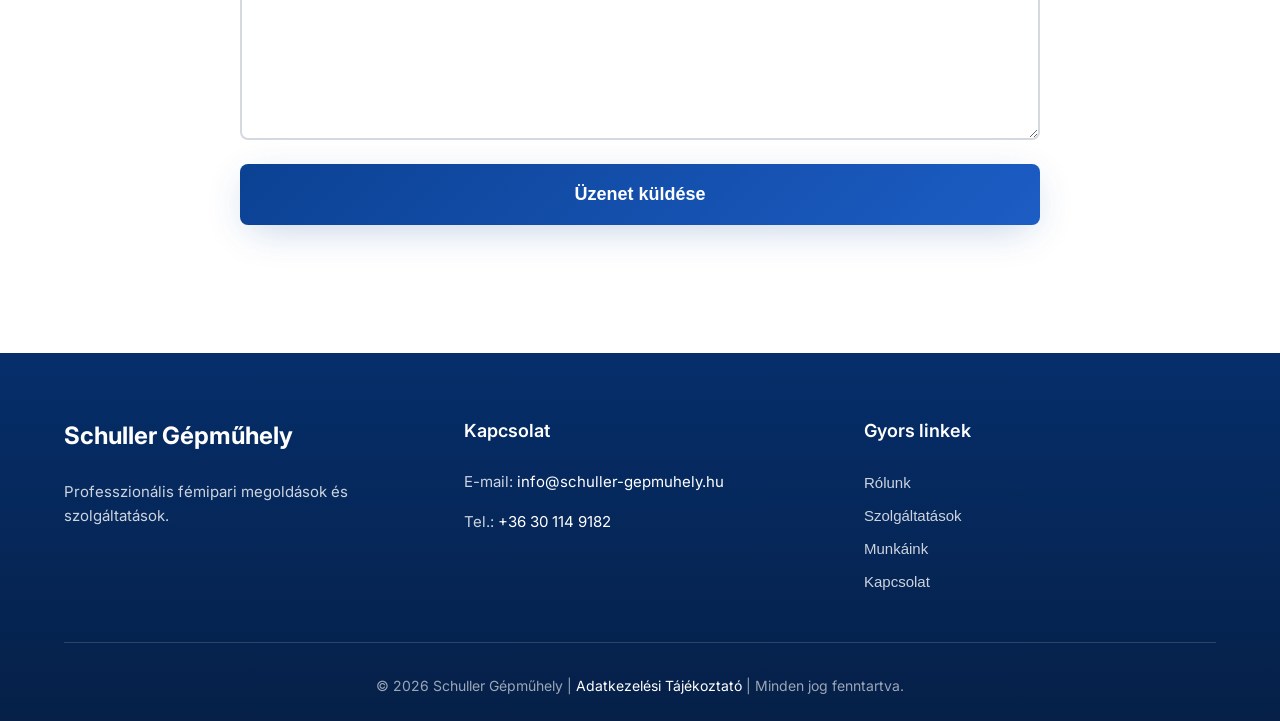
==== commit 5cf298a6: "Update index.html" ====
--- a/index.html
+++ b/index.html
@@ -409,8 +409,8 @@
             <h4 class="footer-heading">Kapcsolat</h4>
             <p class="footer-text">E-mail: <a href="mailto:info@schuller-gepmuhely.hu" style="color: white ! important; text-decoration: none; ">info@schuller-gepmuhely.hu</a></p>
             <p class="footer-text">Tel.: <a href= "Tel:+36301149182" style="color: white ! important; text-decoration: none; ">+36 30 114 9182</a></p>
-           <!-- <p class="footer-text">Cím: <a href="https://maps.app.goo.gl/7rcsR4rnMhDRqBtn8" -->
-                                          target="_blank" style="color: white ! important; text-decoration: none;">3600 Ózd </a></p>
+           <!-- <p class="footer-text">Cím: <a href="https://maps.app.goo.gl/7rcsR4rnMhDRqBtn8" 
+                                          target="_blank" style="color: white ! important; text-decoration: none;">3600 Ózd </a></p> -->
           </div>
 
           <div class="footer-section">
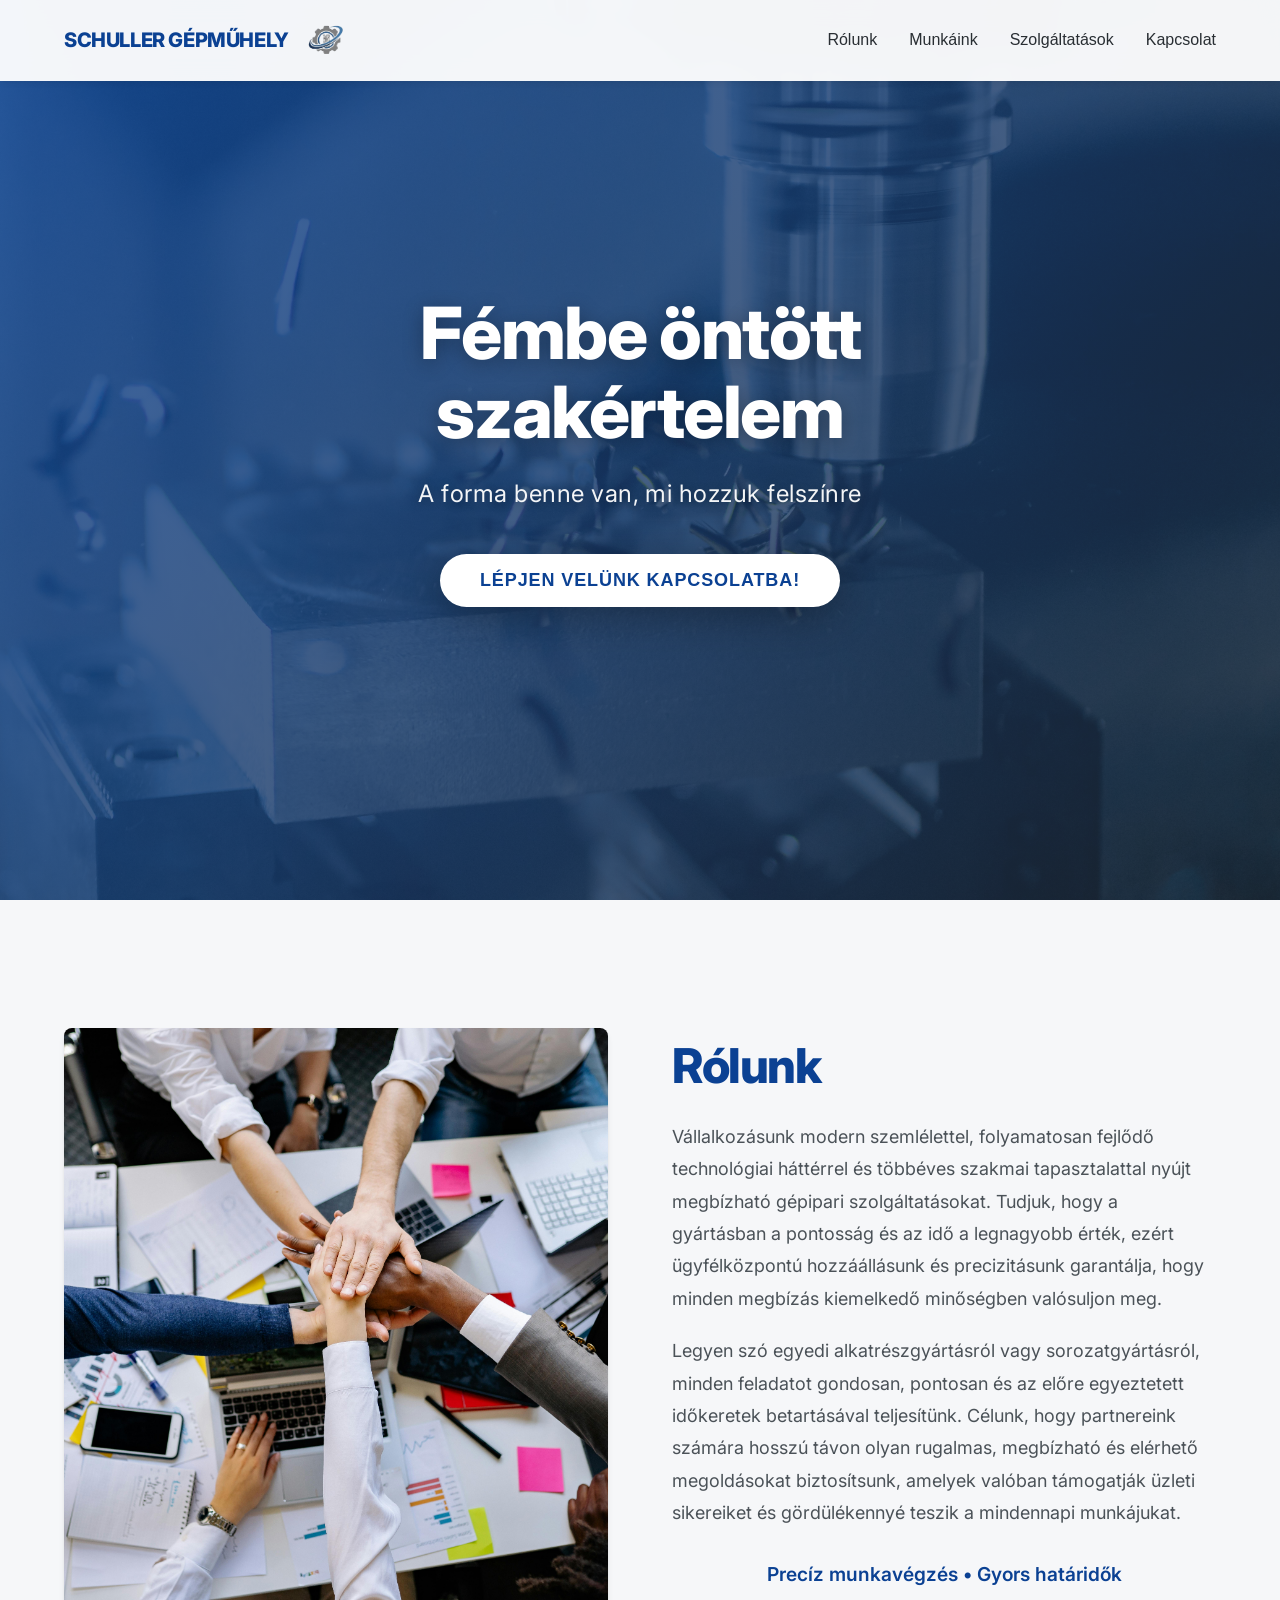
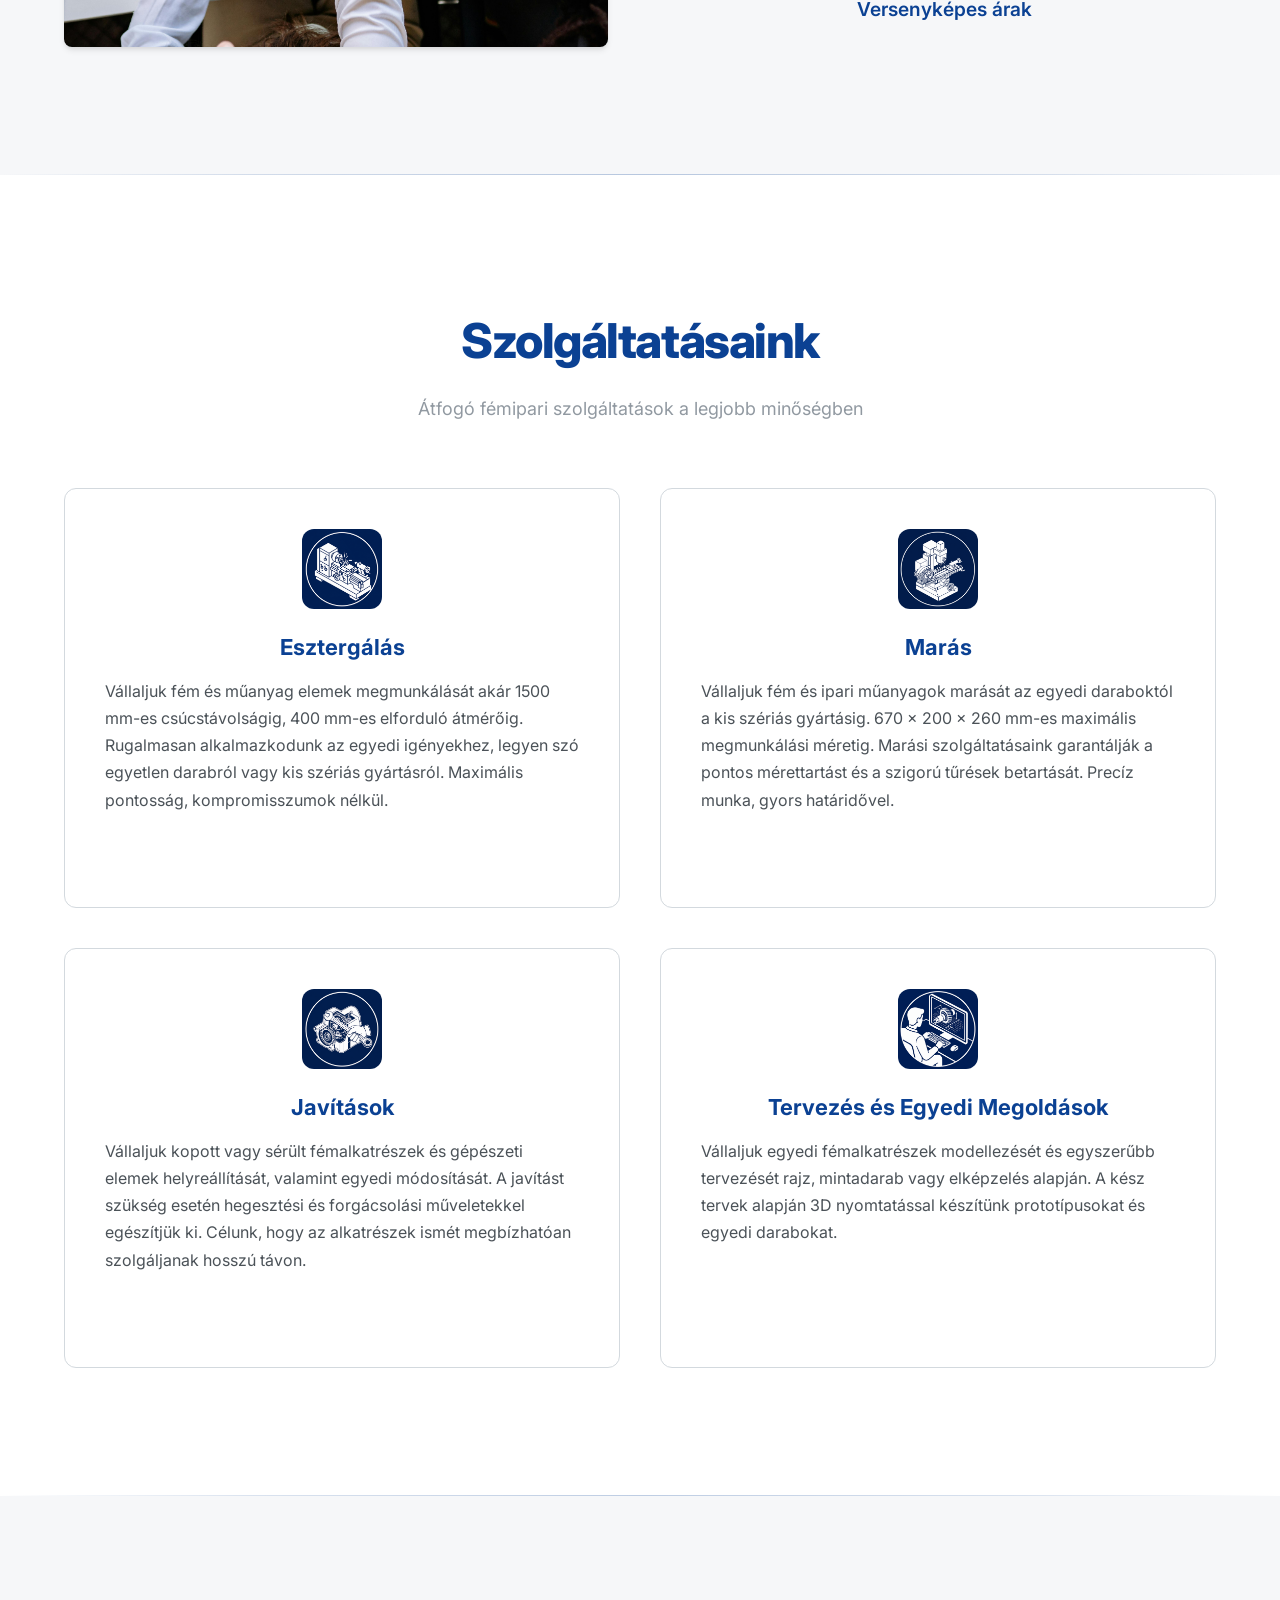
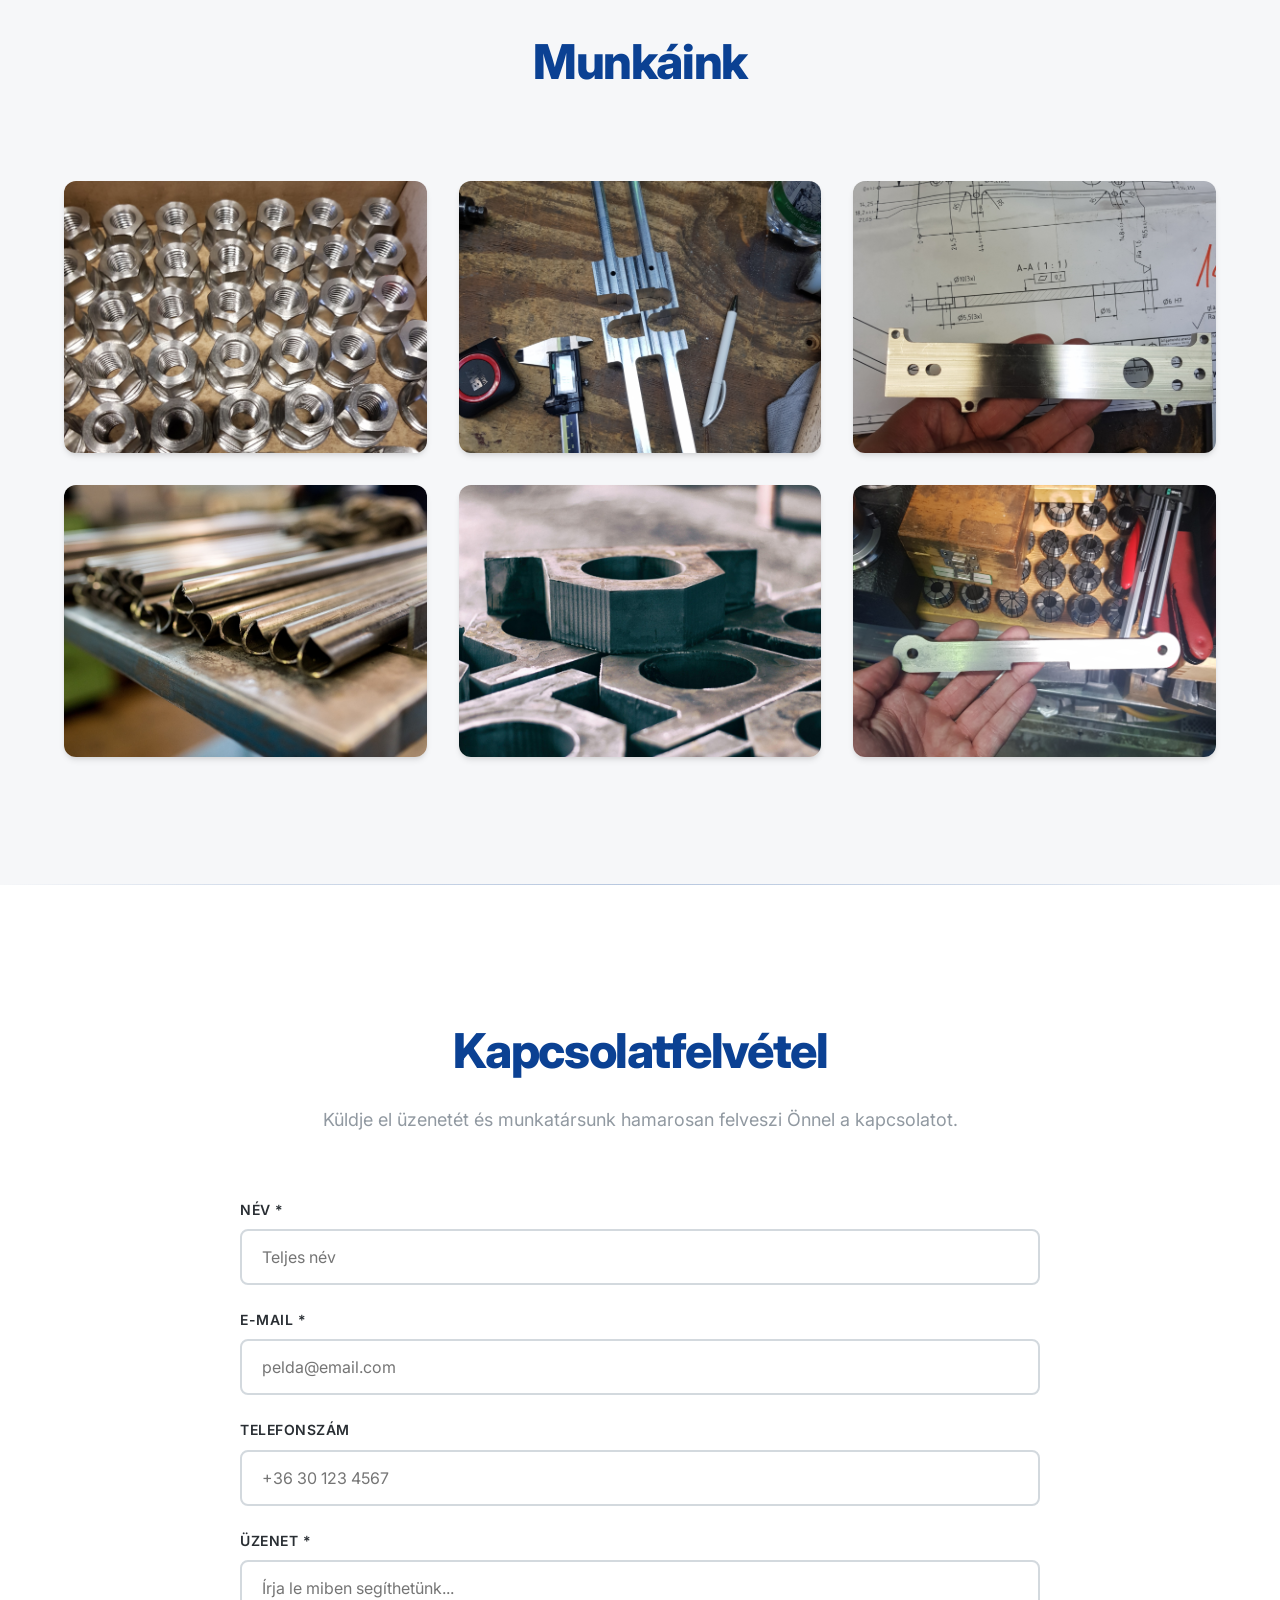
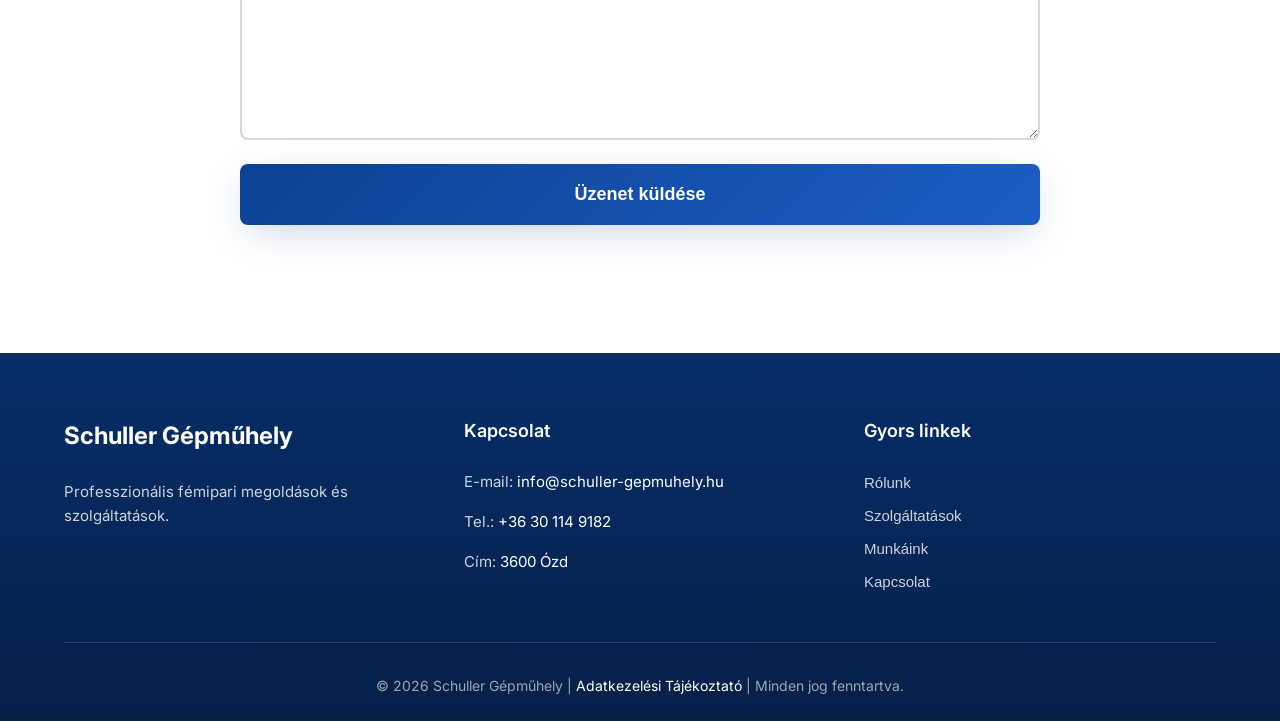
==== commit db5b98f8: "Update index.html" ====
--- a/index.html
+++ b/index.html
@@ -411,6 +411,7 @@
             <p class="footer-text">Tel.: <a href= "Tel:+36301149182" style="color: white ! important; text-decoration: none; ">+36 30 114 9182</a></p>
            <!-- <p class="footer-text">Cím: <a href="https://maps.app.goo.gl/7rcsR4rnMhDRqBtn8" 
                                           target="_blank" style="color: white ! important; text-decoration: none;">3600 Ózd </a></p> -->
+            <p class="footer-text">Cím: <span style="color: white !important;">3600 Ózd</span></p>
           </div>
 
           <div class="footer-section">
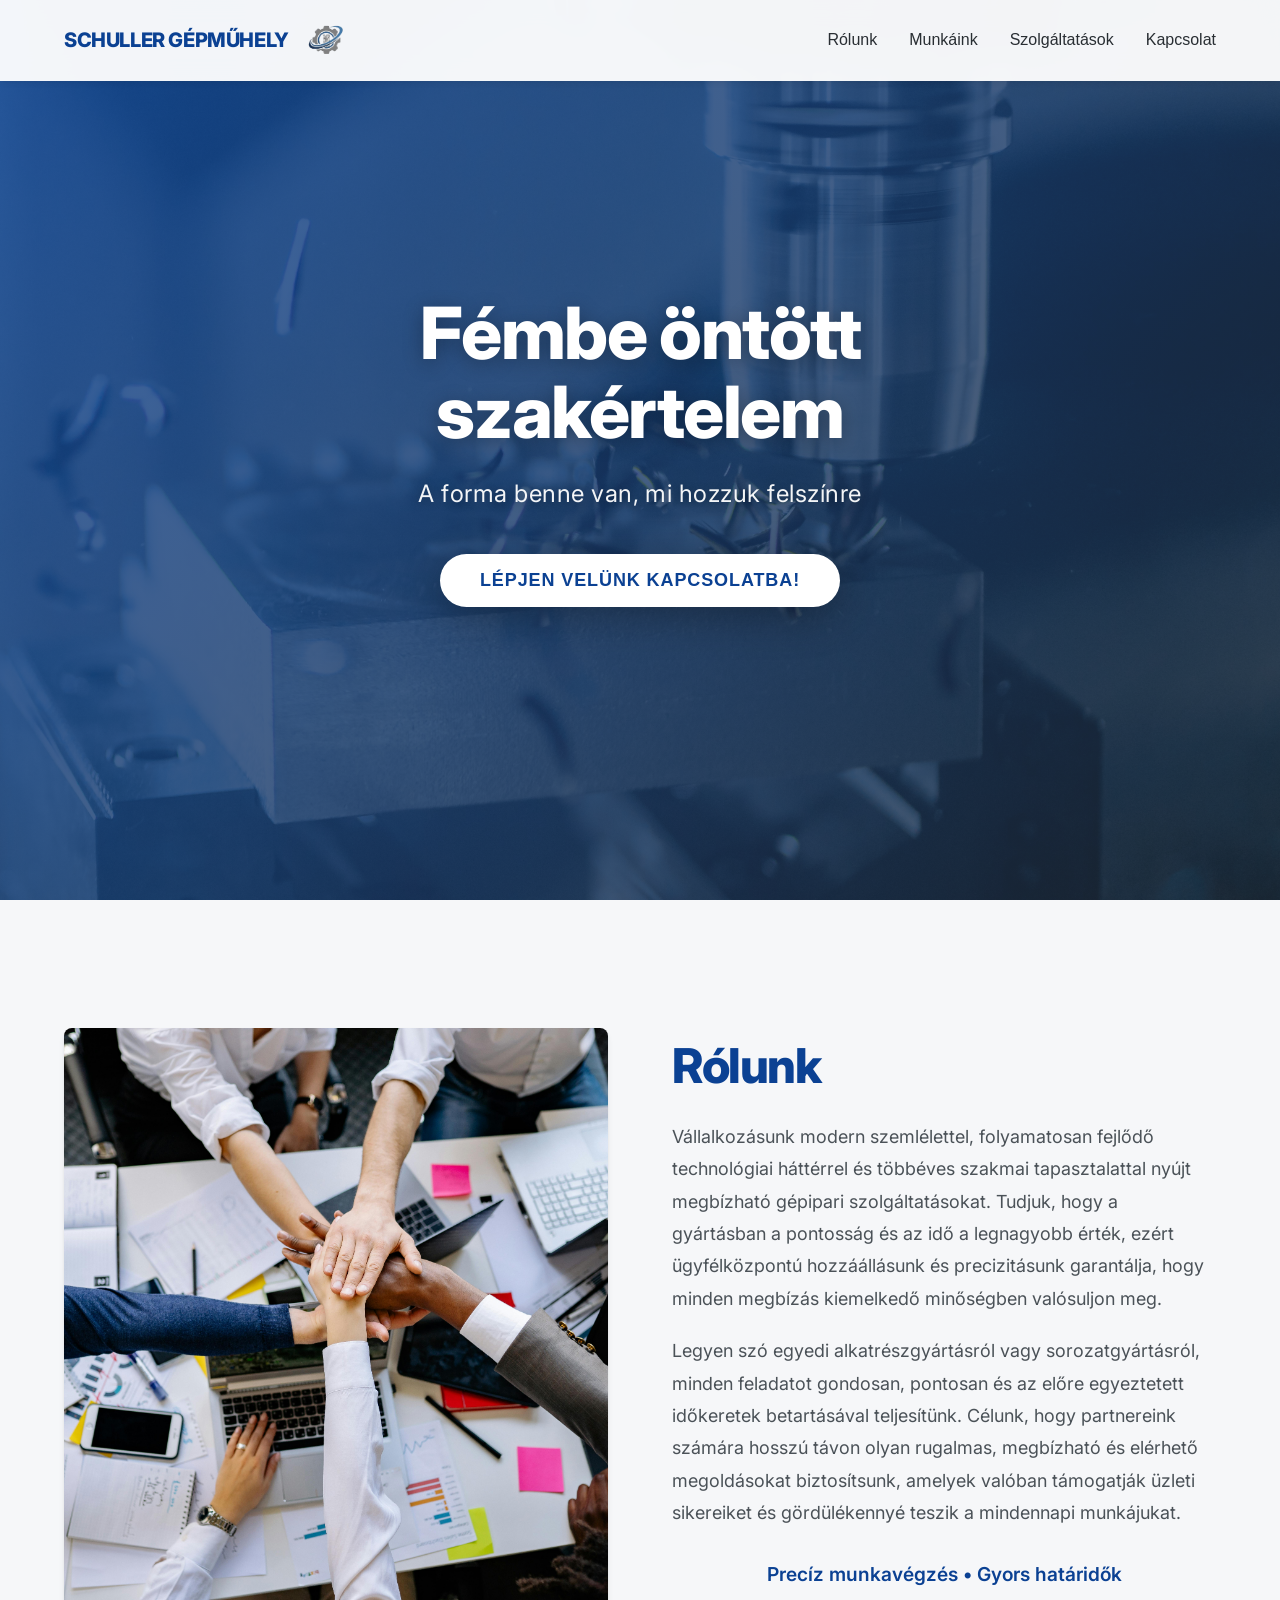
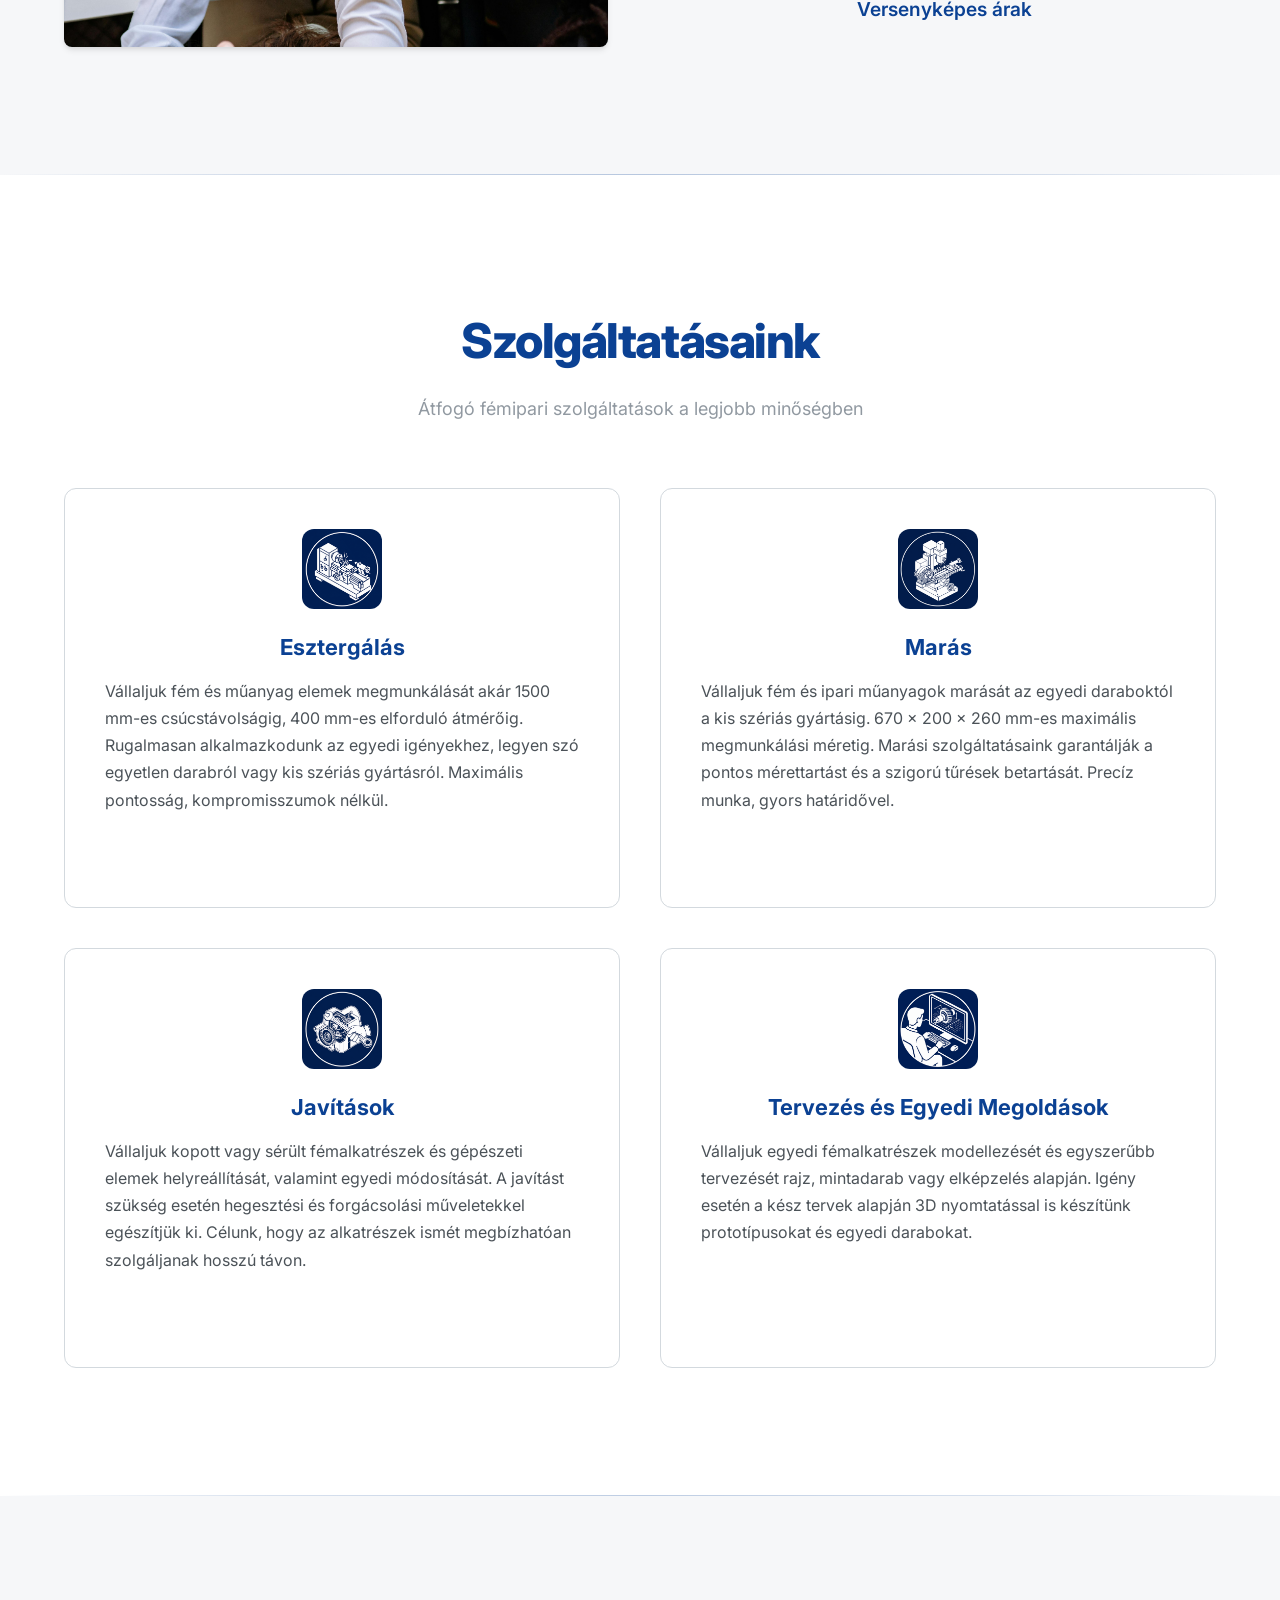
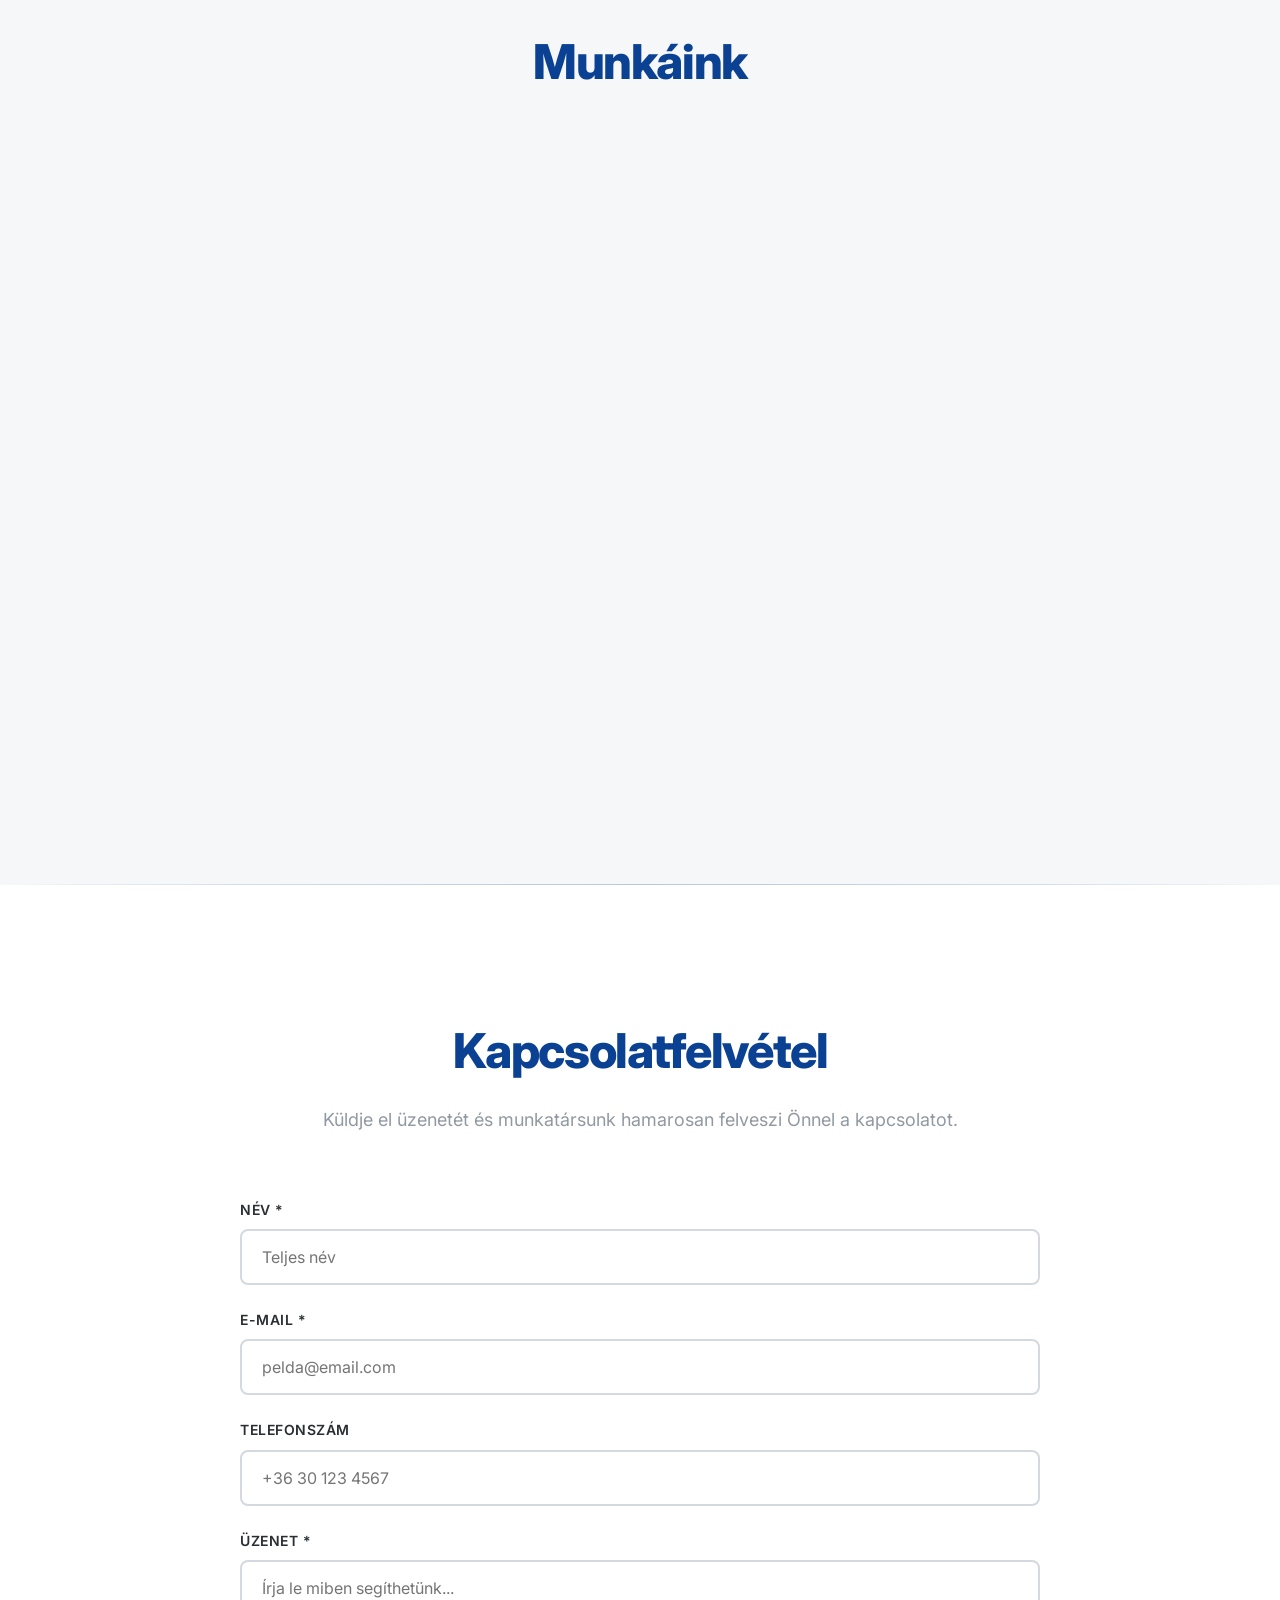
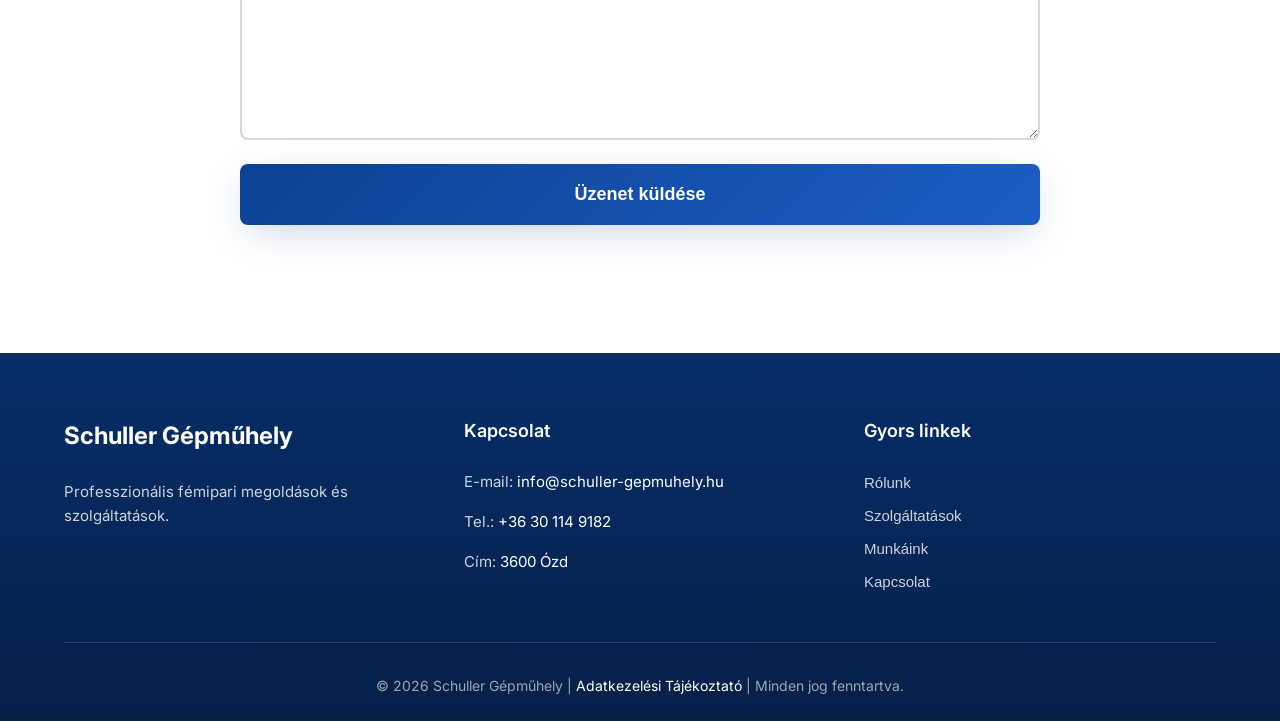
==== commit 47e44326: "Update index.html" ====
--- a/index.html
+++ b/index.html
@@ -13,7 +13,7 @@
     />
     <meta
       name="description"
-      content="Professzionális fémipari szolgáltatások: esztergálás, marás, hegesztés, lakatosmunkák és 3D nyomtatás. Precíz munkavégzés, gyors határidők, versenyképes árak."
+      content="Professzionális fémipari szolgáltatások: esztergálás, marás, tervezés és 3D nyomtatás. Precíz munkavégzés, gyors határidők, versenyképes árak."
     />
 
     <!-- Open Graph / Facebook -->
@@ -249,7 +249,7 @@
             <h3 class="service-title">Tervezés és Egyedi Megoldások</h3>
             <p class="service-description">
              Vállaljuk egyedi fémalkatrészek modellezését és egyszerűbb tervezését rajz,
-             mintadarab vagy elképzelés alapján. A kész tervek alapján 3D nyomtatással készítünk
+             mintadarab vagy elképzelés alapján. Igény esetén a kész tervek alapján 3D nyomtatással is készítünk
              prototípusokat és egyedi darabokat.
             <br>
              </p>
